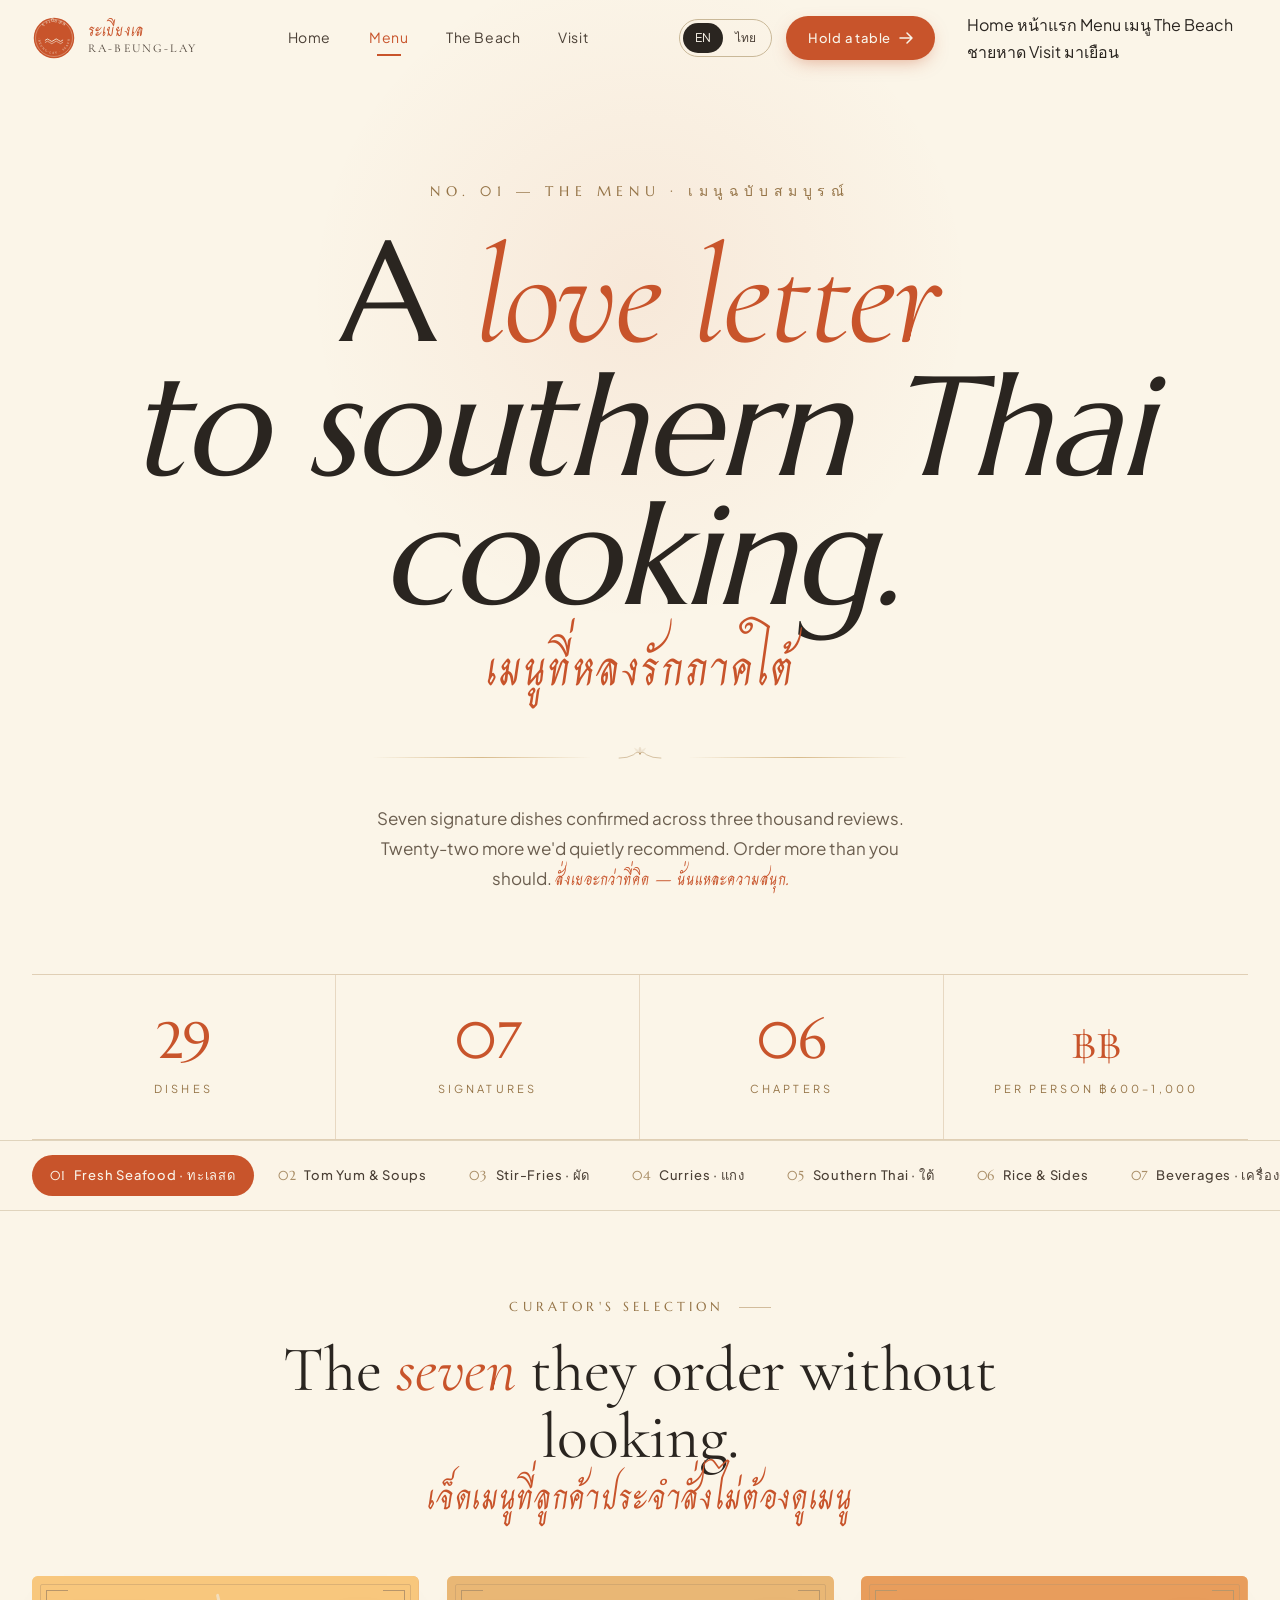
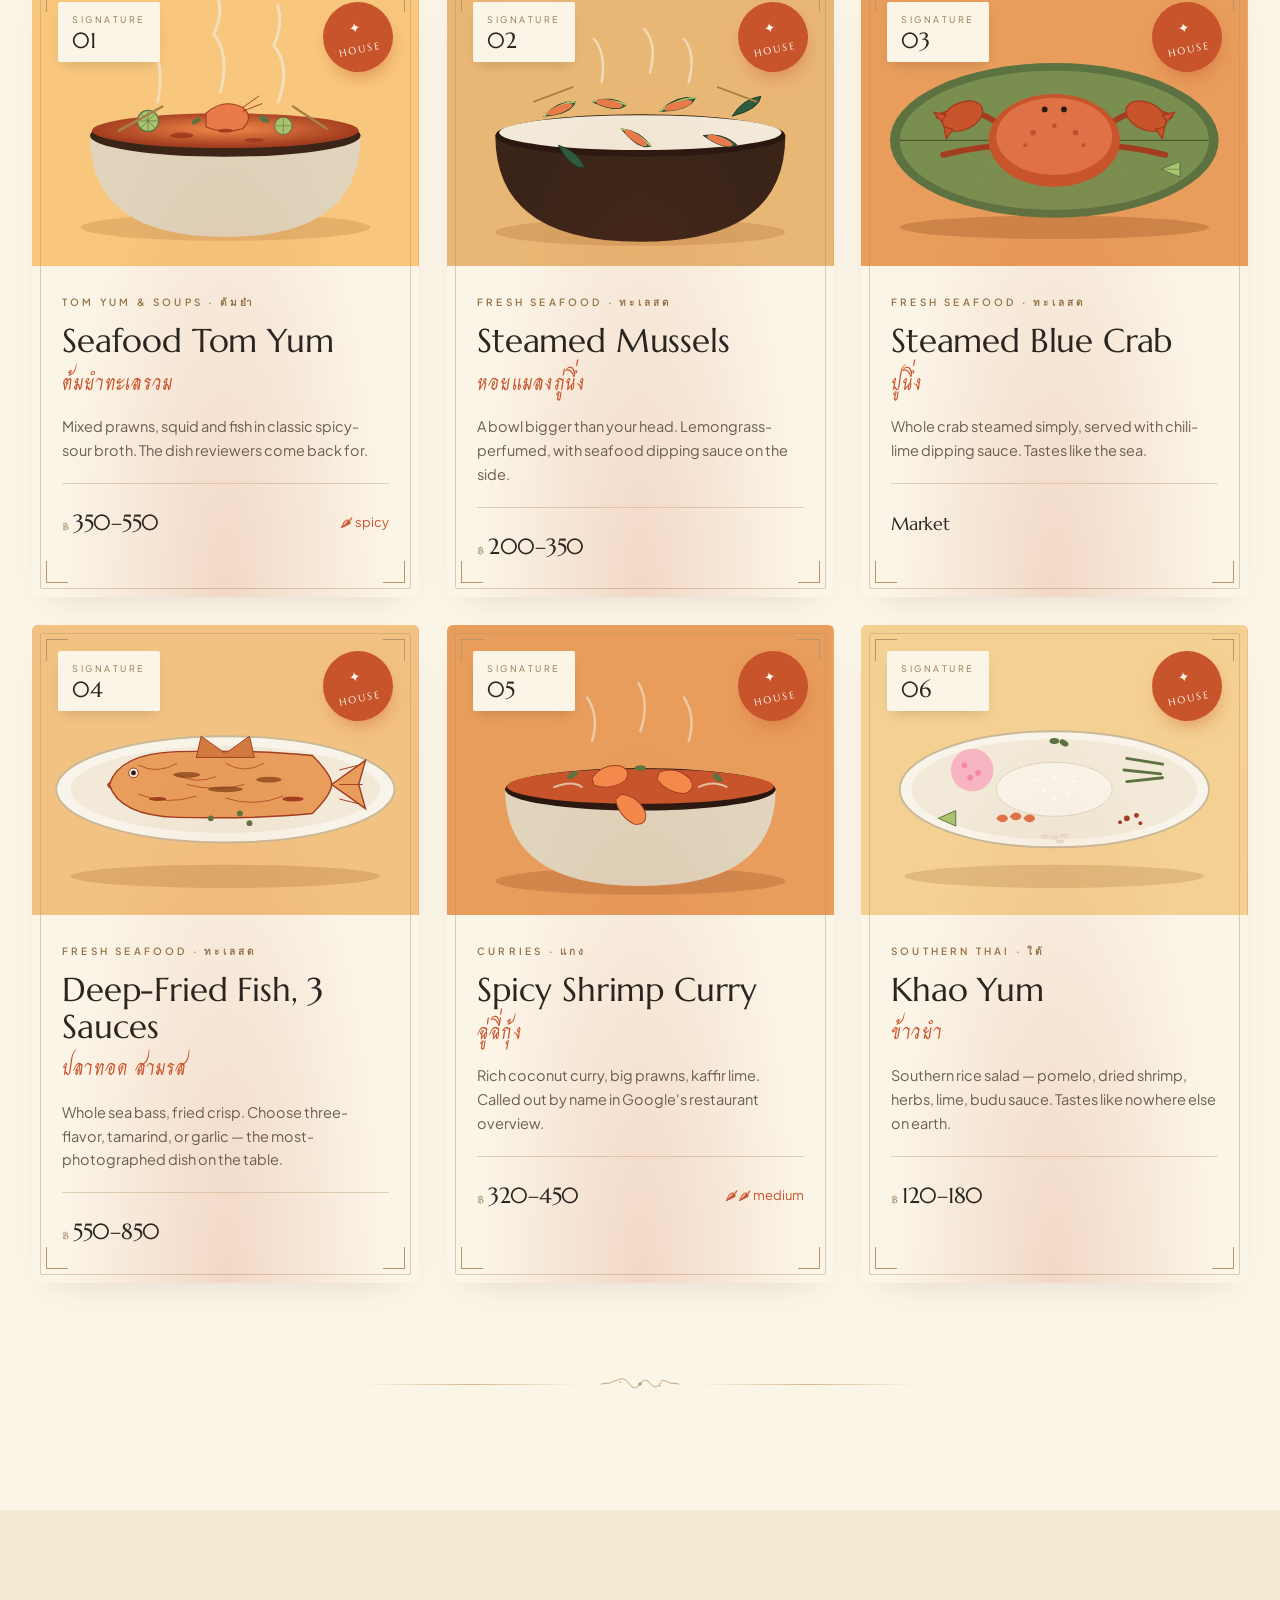
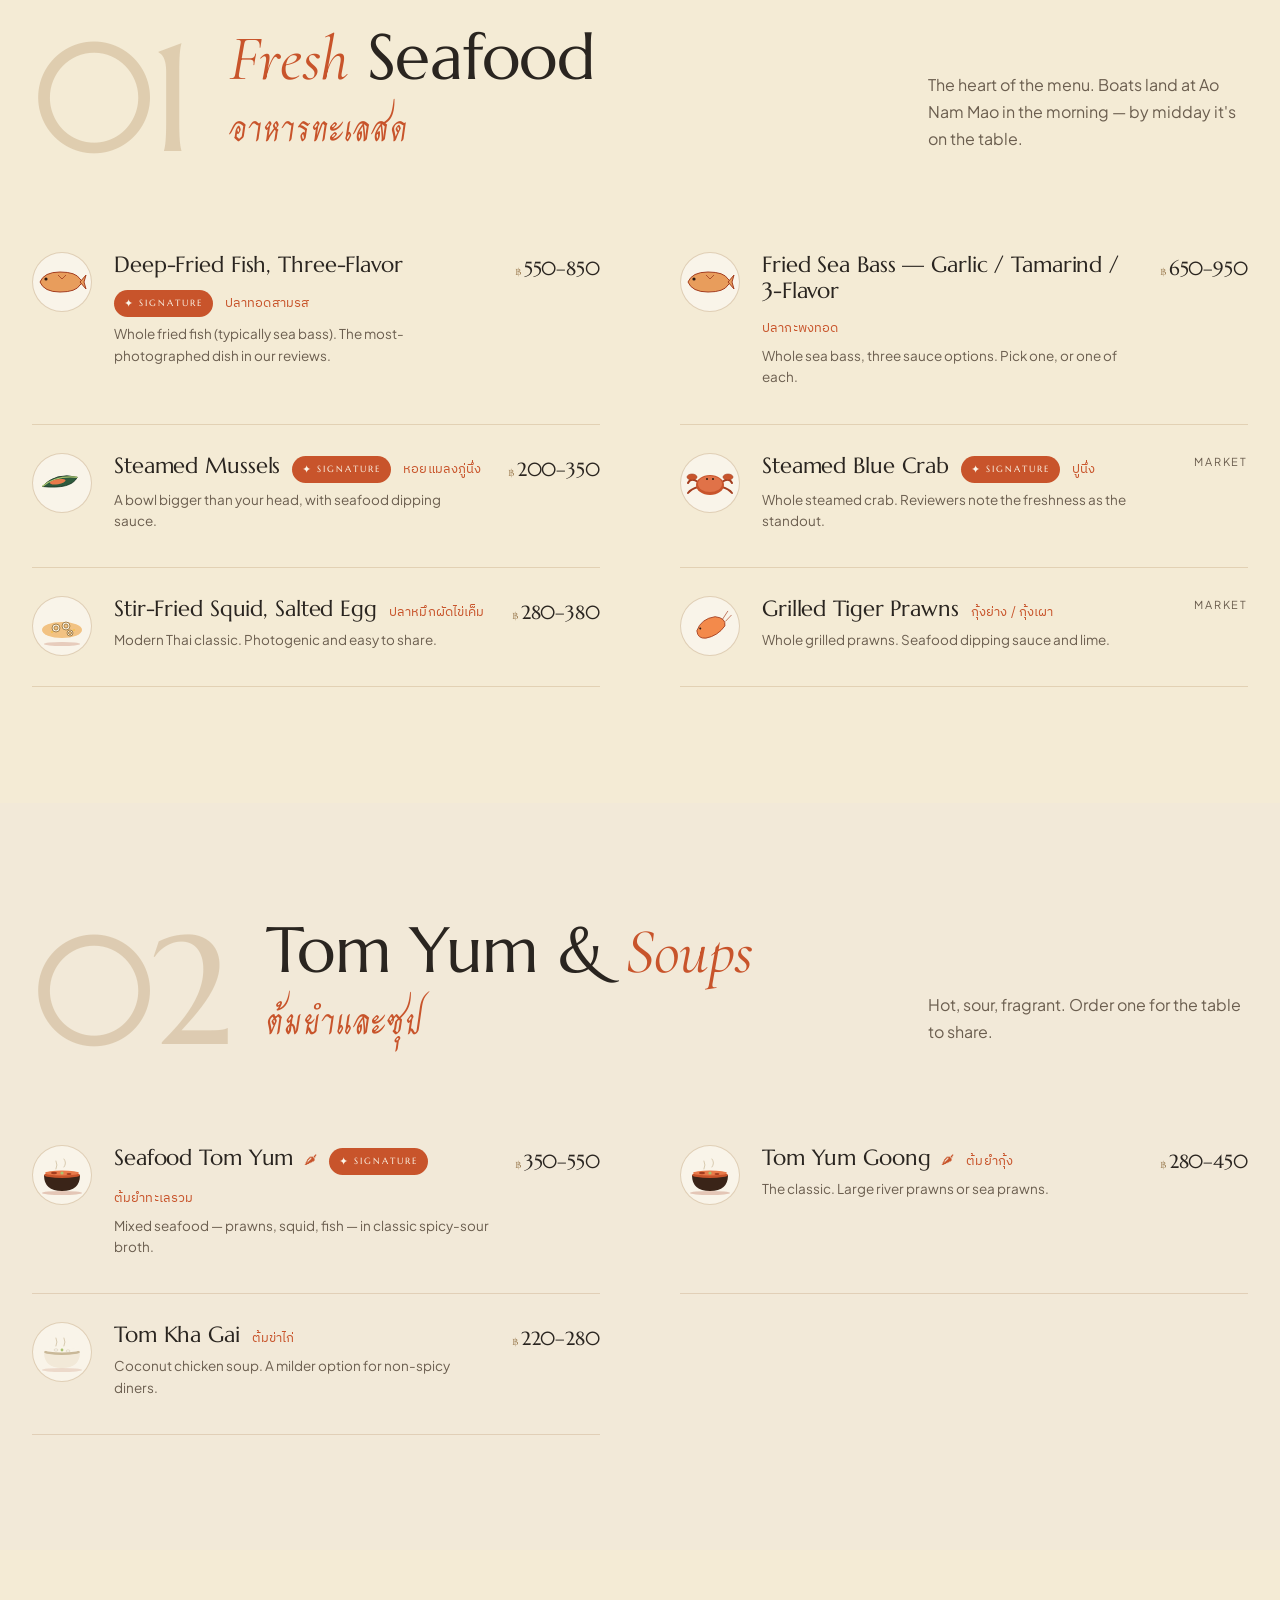
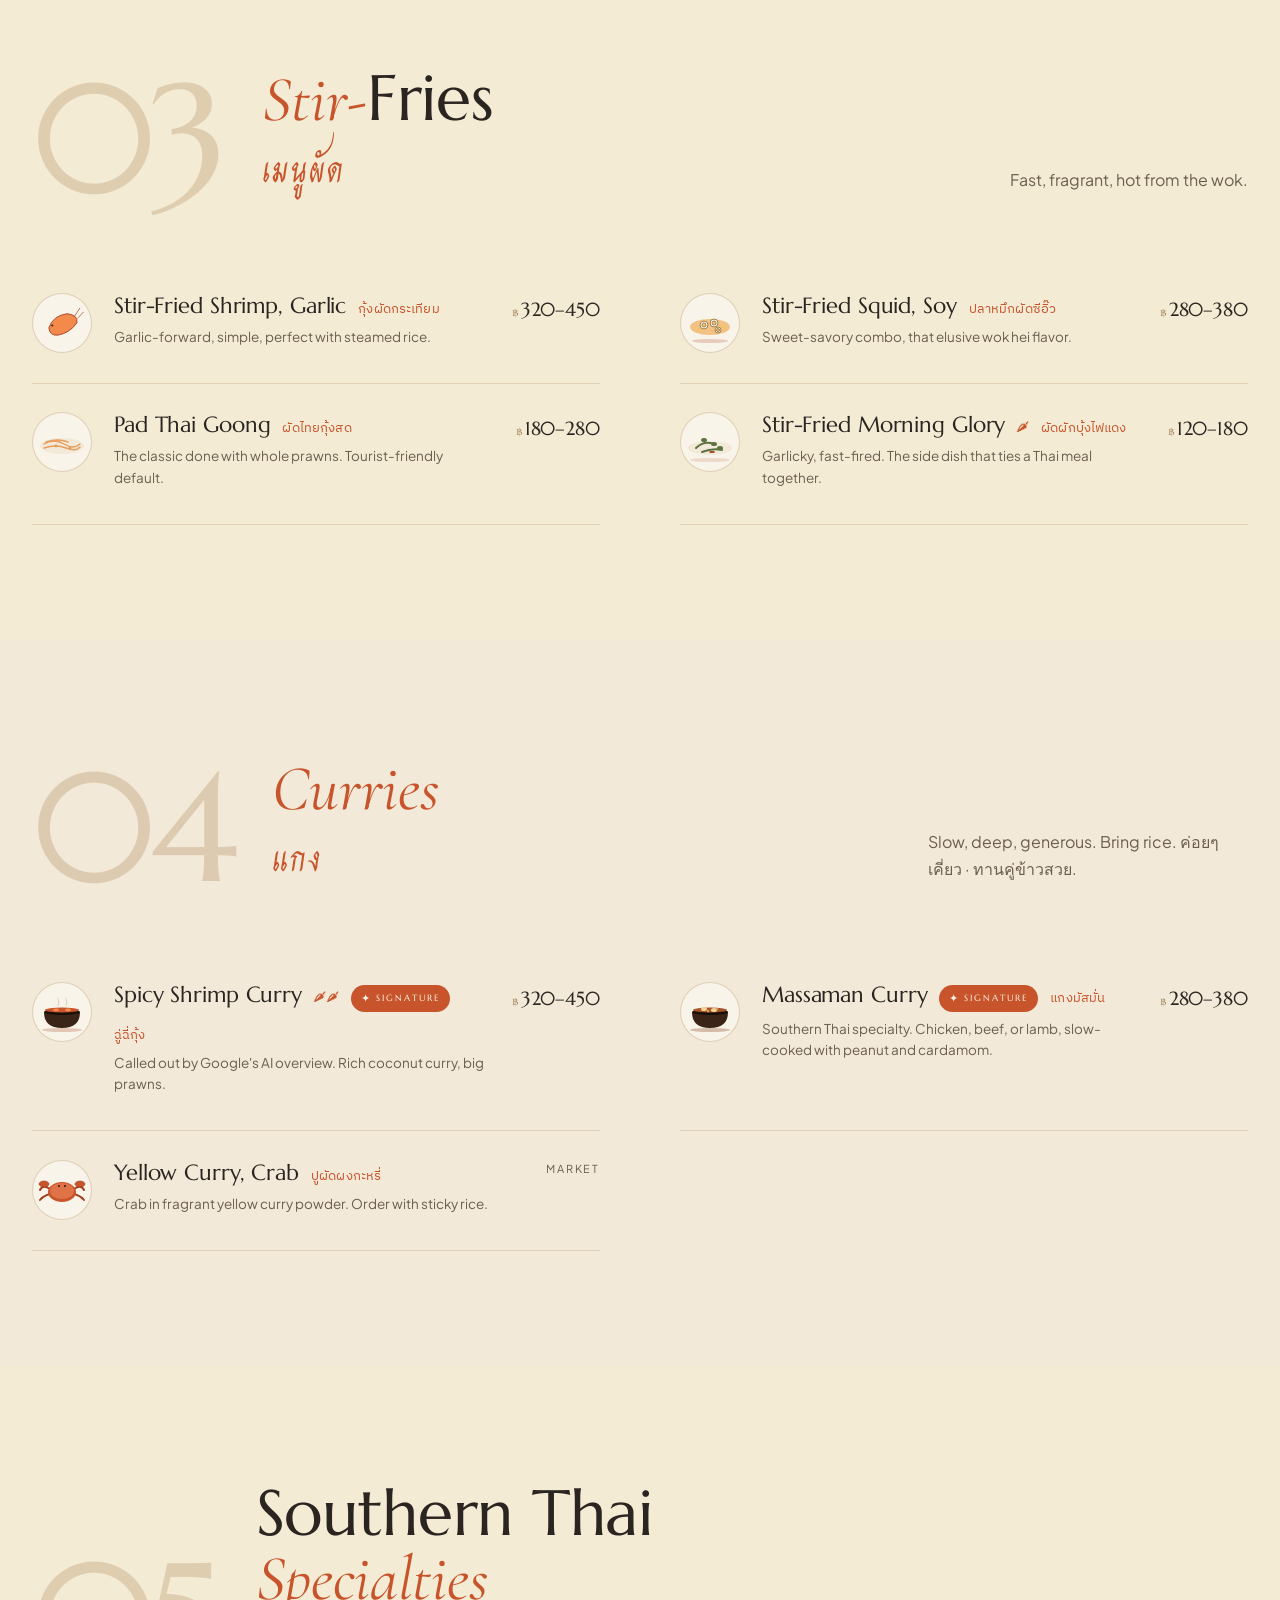
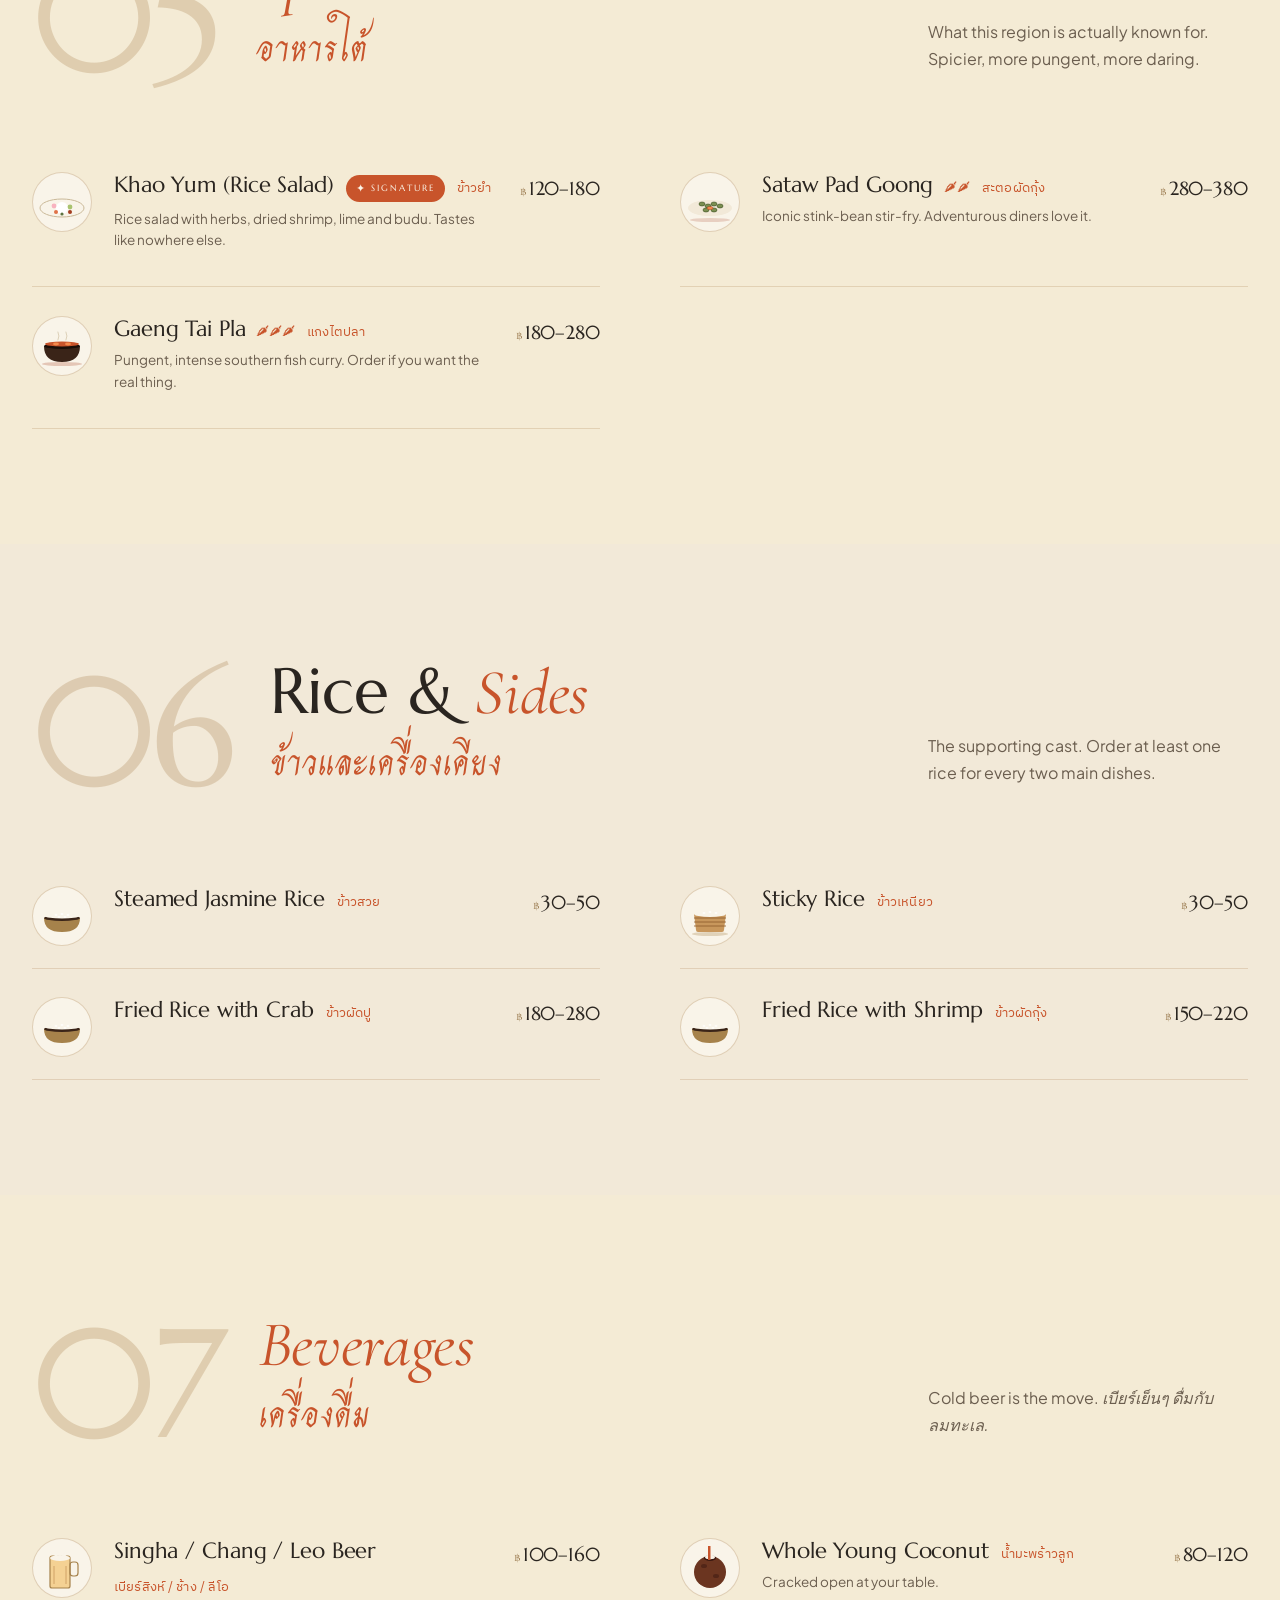
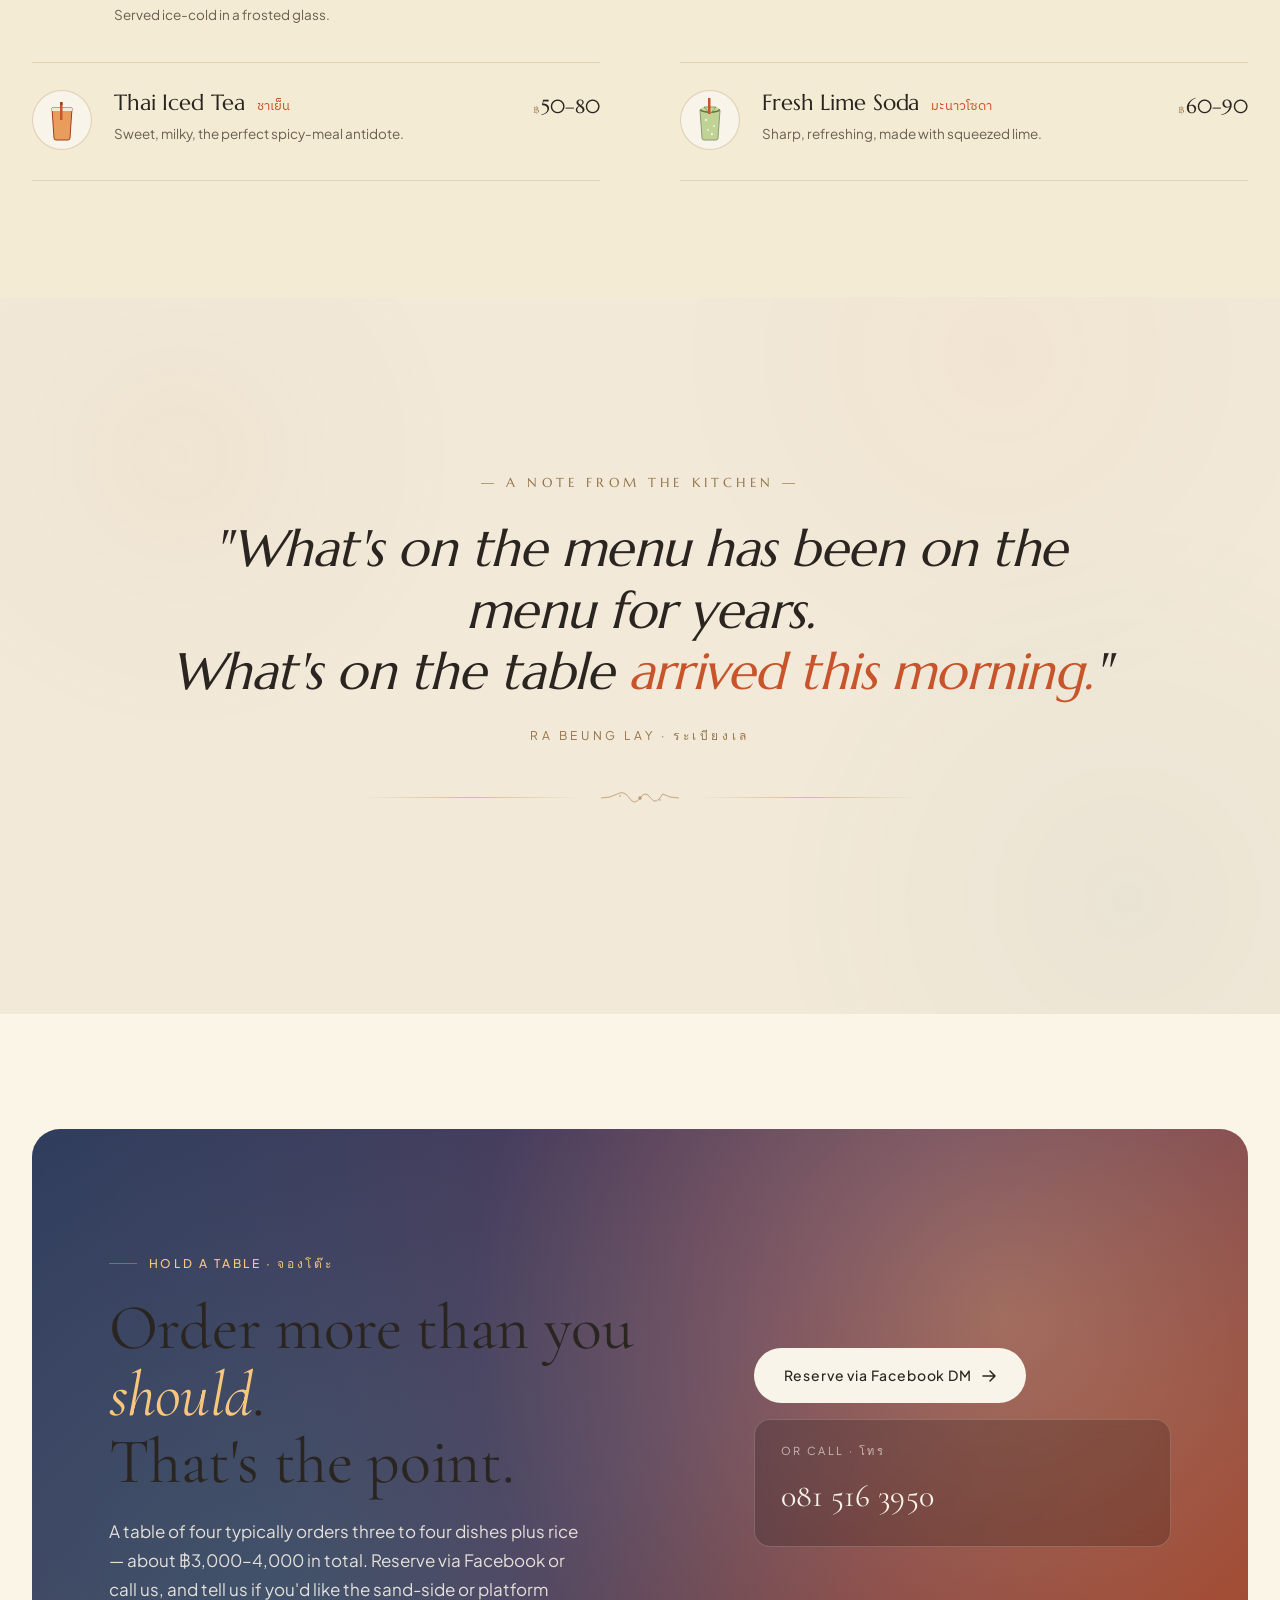
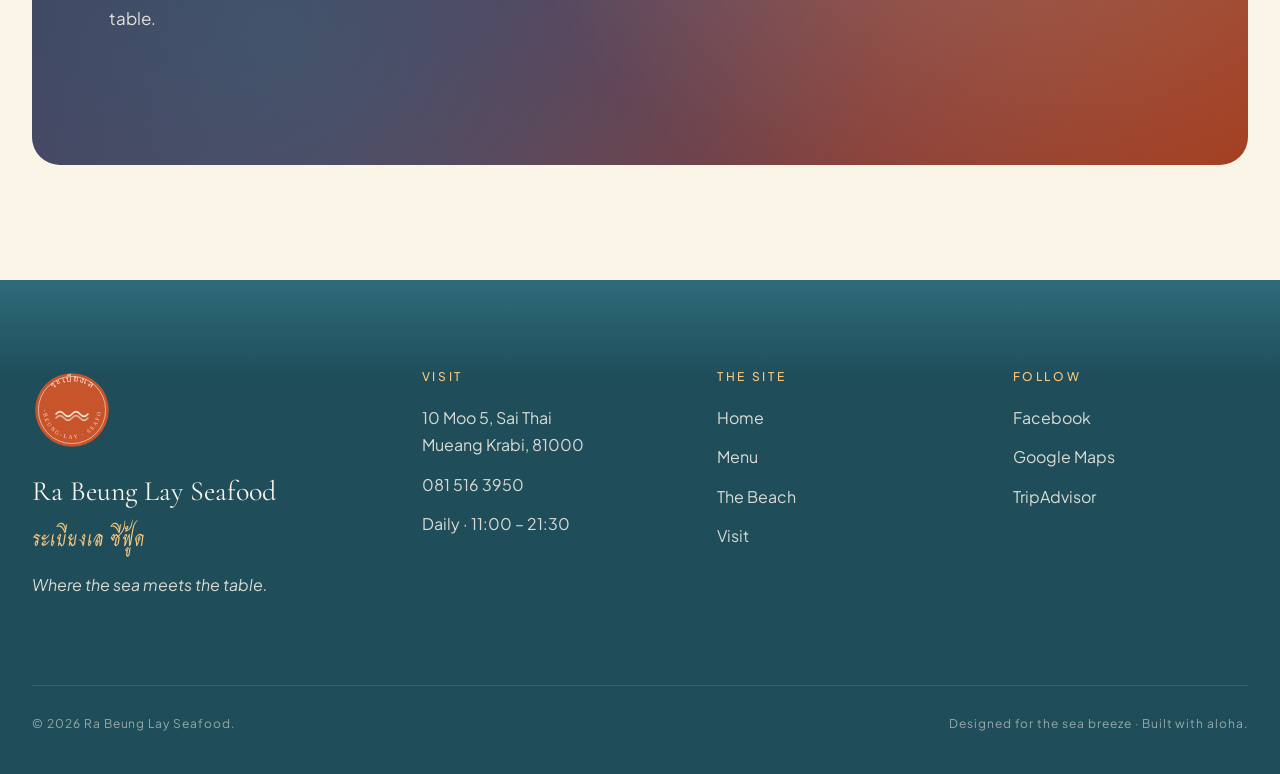
==== site/menu.html @ a25535f9 "ue" ====
<!doctype html>
<html lang="en" data-lang="en">
<head>
<meta charset="utf-8">
<meta name="viewport" content="width=device-width, initial-scale=1, viewport-fit=cover">
<title>Menu — Ra Beung Lay Seafood · เมนู ระเบียงเล ซีฟู้ด</title>
<meta name="description" content="The full bilingual menu — fresh seafood, tom yum, southern Thai specialties, curries, stir-fries. ระเบียงเล ซีฟู้ด, Aqua Beach, Krabi.">

<link rel="preconnect" href="https://fonts.googleapis.com">
<link rel="preconnect" href="https://fonts.gstatic.com" crossorigin>
<link href="https://fonts.googleapis.com/css2?family=Cormorant+Garamond:ital,wght@0,400;0,500;0,600;1,400;1,500&family=Marcellus&family=Plus+Jakarta+Sans:wght@300;400;500;600;700&family=IBM+Plex+Sans+Thai:wght@400;500;600&family=Charm:wght@400;700&display=swap" rel="stylesheet">

<link rel="stylesheet" href="assets/css/main.css">
<link rel="icon" href="assets/img/logo.svg" type="image/svg+xml">
</head>
<body>

<!-- ===== Navigation ===== -->
<header class="nav">
  <div class="nav__inner">
    <a class="nav__brand" href="index.html">
      <img class="nav__brand-mark" src="assets/img/logo.svg" alt="">
      <span class="nav__brand-text">
        <span class="nav__brand-th">ระเบียงเล</span>
        <span class="nav__brand-en">Ra-Beung-Lay</span>
      </span>
    </a>
    <nav class="nav__links" aria-label="Primary">
      <a class="nav__link" href="index.html">Home</a>
      <a class="nav__link is-active" href="menu.html">Menu</a>
      <a class="nav__link" href="the-beach.html">The Beach</a>
      <a class="nav__link" href="visit.html">Visit</a>
    </nav>
    <div class="nav__cta-wrap" style="display:flex;gap:14px;align-items:center;">
      <div class="lang-toggle" role="group" aria-label="Language">
        <button data-lang="en" class="is-active">EN</button>
        <button data-lang="th">ไทย</button>
      </div>
      <a class="nav__cta" data-magnet href="visit.html#reserve">
        Hold a table
        <svg class="arrow" width="14" height="12" viewBox="0 0 14 12" fill="none"><path d="M1 6h12M8 1l5 5-5 5" stroke="currentColor" stroke-width="1.5" stroke-linecap="round" stroke-linejoin="round"/></svg>
      </a>
      <button class="nav__burger" aria-label="Menu"><span></span><span></span><span></span></button>
    </div>
  </div>
  <div class="nav__mobile">
    <a href="index.html">Home <span class="th">หน้าแรก</span></a>
    <a href="menu.html">Menu <span class="th">เมนู</span></a>
    <a href="the-beach.html">The Beach <span class="th">ชายหาด</span></a>
    <a href="visit.html">Visit <span class="th">มาเยือน</span></a>
  </div>
</header>

<!-- ===== Editorial Menu Intro ===== -->
<section class="menu-intro">
  <div class="container">
    <div class="menu-intro__no reveal">No. 01 — The Menu · เมนูฉบับสมบูรณ์</div>
    <h1 class="menu-intro__title reveal">
      <span style="display:block;">A <em>love letter</em></span>
      <span style="display:block;font-style:italic;">to southern Thai cooking.</span>
    </h1>
    <div class="menu-intro__th reveal reveal--delay-1">เมนูที่หลงรักภาคใต้</div>

    <div class="flourish reveal reveal--delay-2" style="margin-top:36px;">
      <svg style="color:var(--brass);"><use href="assets/img/filigree.svg#flourish-lotus"/></svg>
    </div>

    <p class="menu-intro__lead reveal reveal--delay-2">
      Seven signature dishes confirmed across three thousand reviews. Twenty-two more we'd quietly recommend. Order more than you should. <span style="color:var(--terracotta);font-family:var(--thai-display);">สั่งเยอะกว่าที่คิด — นั่นแหละความสนุก.</span>
    </p>
  </div>
</section>

<!-- ===== Spec strip ===== -->
<section style="background: var(--paper);">
  <div class="container">
    <div class="spec reveal">
      <div class="spec__cell">
        <div class="spec__no">29</div>
        <div class="spec__lbl">Dishes</div>
      </div>
      <div class="spec__cell">
        <div class="spec__no">07</div>
        <div class="spec__lbl">Signatures</div>
      </div>
      <div class="spec__cell">
        <div class="spec__no">06</div>
        <div class="spec__lbl">Chapters</div>
      </div>
      <div class="spec__cell">
        <div class="spec__no">฿฿</div>
        <div class="spec__lbl">Per person ฿600–1,000</div>
      </div>
    </div>
  </div>
</section>

<!-- ===== Sticky category nav ===== -->
<nav class="menu-nav" aria-label="Menu categories">
  <div class="menu-nav__inner">
    <a class="menu-nav__btn is-active" href="#fresh-seafood"><span class="num">01</span>Fresh Seafood · ทะเลสด</a>
    <a class="menu-nav__btn" href="#tom-yum-and-soups"><span class="num">02</span>Tom Yum & Soups</a>
    <a class="menu-nav__btn" href="#stir-fries"><span class="num">03</span>Stir-Fries · ผัด</a>
    <a class="menu-nav__btn" href="#curries"><span class="num">04</span>Curries · แกง</a>
    <a class="menu-nav__btn" href="#southern-thai"><span class="num">05</span>Southern Thai · ใต้</a>
    <a class="menu-nav__btn" href="#rice-and-sides"><span class="num">06</span>Rice & Sides</a>
    <a class="menu-nav__btn" href="#beverages"><span class="num">07</span>Beverages · เครื่องดื่ม</a>
  </div>
</nav>

<!-- ===== Signature Selection Feature Row ===== -->
<section class="section" style="background: var(--paper); padding-top:80px;">
  <div class="container">
    <div class="section__head reveal" style="text-align:center; margin-inline:auto;">
      <div class="idx idx--solo" style="justify-content:center;">Curator's Selection</div>
      <h2 class="section__title" style="margin-top:18px;">
        The <em>seven</em> they order without looking.
        <span class="th">เจ็ดเมนูที่ลูกค้าประจำสั่งไม่ต้องดูเมนู</span>
      </h2>
    </div>

    <div class="feature-row">
      <article class="dish-pro reveal">
        <div class="dish-pro__corner tl"></div>
        <div class="dish-pro__corner tr"></div>
        <div class="dish-pro__corner bl"></div>
        <div class="dish-pro__corner br"></div>
        <div class="dish-pro__no"><span class="lbl">Signature</span><span class="num">01</span></div>
        <div class="dish-pro__sig"><span class="star">✦</span><span>House</span></div>
        <div class="dish-pro__art"><svg viewBox="0 0 400 300"><use href="assets/img/dishes.svg#dish-tomyum"/></svg></div>
        <div class="dish-pro__body">
          <div class="dish-pro__cat">Tom Yum & Soups · ต้มยำ</div>
          <h3 class="dish-pro__name">Seafood Tom Yum</h3>
          <div class="dish-pro__th">ต้มยำทะเลรวม</div>
          <p class="dish-pro__desc">Mixed prawns, squid and fish in classic spicy-sour broth. The dish reviewers come back for.</p>
          <div class="dish-pro__foot">
            <span class="price"><span class="currency">฿</span>350–550</span>
            <span class="chili-pro">🌶 spicy</span>
          </div>
        </div>
      </article>

      <article class="dish-pro reveal reveal--delay-1">
        <div class="dish-pro__corner tl"></div>
        <div class="dish-pro__corner tr"></div>
        <div class="dish-pro__corner bl"></div>
        <div class="dish-pro__corner br"></div>
        <div class="dish-pro__no"><span class="lbl">Signature</span><span class="num">02</span></div>
        <div class="dish-pro__sig"><span class="star">✦</span><span>House</span></div>
        <div class="dish-pro__art"><svg viewBox="0 0 400 300"><use href="assets/img/dishes.svg#dish-mussels"/></svg></div>
        <div class="dish-pro__body">
          <div class="dish-pro__cat">Fresh Seafood · ทะเลสด</div>
          <h3 class="dish-pro__name">Steamed Mussels</h3>
          <div class="dish-pro__th">หอยแมลงภู่นึ่ง</div>
          <p class="dish-pro__desc">A bowl bigger than your head. Lemongrass-perfumed, with seafood dipping sauce on the side.</p>
          <div class="dish-pro__foot">
            <span class="price"><span class="currency">฿</span>200–350</span>
          </div>
        </div>
      </article>

      <article class="dish-pro reveal reveal--delay-2">
        <div class="dish-pro__corner tl"></div>
        <div class="dish-pro__corner tr"></div>
        <div class="dish-pro__corner bl"></div>
        <div class="dish-pro__corner br"></div>
        <div class="dish-pro__no"><span class="lbl">Signature</span><span class="num">03</span></div>
        <div class="dish-pro__sig"><span class="star">✦</span><span>House</span></div>
        <div class="dish-pro__art"><svg viewBox="0 0 400 300"><use href="assets/img/dishes.svg#dish-crab"/></svg></div>
        <div class="dish-pro__body">
          <div class="dish-pro__cat">Fresh Seafood · ทะเลสด</div>
          <h3 class="dish-pro__name">Steamed Blue Crab</h3>
          <div class="dish-pro__th">ปูนึ่ง</div>
          <p class="dish-pro__desc">Whole crab steamed simply, served with chili-lime dipping sauce. Tastes like the sea.</p>
          <div class="dish-pro__foot">
            <span class="price"><small>Market</small></span>
          </div>
        </div>
      </article>

      <article class="dish-pro reveal">
        <div class="dish-pro__corner tl"></div>
        <div class="dish-pro__corner tr"></div>
        <div class="dish-pro__corner bl"></div>
        <div class="dish-pro__corner br"></div>
        <div class="dish-pro__no"><span class="lbl">Signature</span><span class="num">04</span></div>
        <div class="dish-pro__sig"><span class="star">✦</span><span>House</span></div>
        <div class="dish-pro__art"><svg viewBox="0 0 400 300"><use href="assets/img/dishes.svg#dish-fish"/></svg></div>
        <div class="dish-pro__body">
          <div class="dish-pro__cat">Fresh Seafood · ทะเลสด</div>
          <h3 class="dish-pro__name">Deep-Fried Fish, 3 Sauces</h3>
          <div class="dish-pro__th">ปลาทอด สามรส</div>
          <p class="dish-pro__desc">Whole sea bass, fried crisp. Choose three-flavor, tamarind, or garlic — the most-photographed dish on the table.</p>
          <div class="dish-pro__foot">
            <span class="price"><span class="currency">฿</span>550–850</span>
          </div>
        </div>
      </article>

      <article class="dish-pro reveal reveal--delay-1">
        <div class="dish-pro__corner tl"></div>
        <div class="dish-pro__corner tr"></div>
        <div class="dish-pro__corner bl"></div>
        <div class="dish-pro__corner br"></div>
        <div class="dish-pro__no"><span class="lbl">Signature</span><span class="num">05</span></div>
        <div class="dish-pro__sig"><span class="star">✦</span><span>House</span></div>
        <div class="dish-pro__art"><svg viewBox="0 0 400 300"><use href="assets/img/dishes.svg#dish-curry"/></svg></div>
        <div class="dish-pro__body">
          <div class="dish-pro__cat">Curries · แกง</div>
          <h3 class="dish-pro__name">Spicy Shrimp Curry</h3>
          <div class="dish-pro__th">ฉู่ฉี่กุ้ง</div>
          <p class="dish-pro__desc">Rich coconut curry, big prawns, kaffir lime. Called out by name in Google's restaurant overview.</p>
          <div class="dish-pro__foot">
            <span class="price"><span class="currency">฿</span>320–450</span>
            <span class="chili-pro">🌶🌶 medium</span>
          </div>
        </div>
      </article>

      <article class="dish-pro reveal reveal--delay-2">
        <div class="dish-pro__corner tl"></div>
        <div class="dish-pro__corner tr"></div>
        <div class="dish-pro__corner bl"></div>
        <div class="dish-pro__corner br"></div>
        <div class="dish-pro__no"><span class="lbl">Signature</span><span class="num">06</span></div>
        <div class="dish-pro__sig"><span class="star">✦</span><span>House</span></div>
        <div class="dish-pro__art"><svg viewBox="0 0 400 300"><use href="assets/img/dishes.svg#dish-khaoyum"/></svg></div>
        <div class="dish-pro__body">
          <div class="dish-pro__cat">Southern Thai · ใต้</div>
          <h3 class="dish-pro__name">Khao Yum</h3>
          <div class="dish-pro__th">ข้าวยำ</div>
          <p class="dish-pro__desc">Southern rice salad — pomelo, dried shrimp, herbs, lime, budu sauce. Tastes like nowhere else on earth.</p>
          <div class="dish-pro__foot">
            <span class="price"><span class="currency">฿</span>120–180</span>
          </div>
        </div>
      </article>
    </div>

    <div class="flourish reveal" style="margin: 60px auto 0; max-width: 720px;">
      <svg style="color:var(--brass);width:80px;"><use href="assets/img/filigree.svg#flourish-1"/></svg>
    </div>
  </div>
</section>

<!-- ============================ 01 · Fresh Seafood ============================ -->
<section class="chapter" id="fresh-seafood">
  <div class="container">
    <div class="chapter__head reveal">
      <div class="chapter__no">01</div>
      <div class="chapter__title-wrap">
        <h2 class="chapter__title"><em>Fresh</em> Seafood</h2>
        <div class="chapter__title-th">อาหารทะเลสด</div>
      </div>
      <p class="chapter__desc">The heart of the menu. Boats land at Ao Nam Mao in the morning — by midday it's on the table.</p>
    </div>
    <div class="menu-pro-list">
      <article class="entry reveal">
        <span class="entry__icon"><svg viewBox="0 0 56 56"><use href="assets/img/icons.svg#i-fish"/></svg></span>
        <div class="entry__body">
          <div class="entry__title">
            <span class="entry__en">Deep-Fried Fish, Three-Flavor</span>
            <span class="entry__sig">Signature</span>
            <span class="entry__th">ปลาทอดสามรส</span>
          </div>
          <p class="entry__hint">Whole fried fish (typically sea bass). The most-photographed dish in our reviews.</p>
        </div>
        <div class="entry__price"><span class="b">฿</span>550–850</div>
      </article>

      <article class="entry reveal">
        <span class="entry__icon"><svg viewBox="0 0 56 56"><use href="assets/img/icons.svg#i-fish"/></svg></span>
        <div class="entry__body">
          <div class="entry__title">
            <span class="entry__en">Fried Sea Bass — Garlic / Tamarind / 3-Flavor</span>
            <span class="entry__th">ปลากะพงทอด</span>
          </div>
          <p class="entry__hint">Whole sea bass, three sauce options. Pick one, or one of each.</p>
        </div>
        <div class="entry__price"><span class="b">฿</span>650–950</div>
      </article>

      <article class="entry reveal">
        <span class="entry__icon"><svg viewBox="0 0 56 56"><use href="assets/img/icons.svg#i-mussel"/></svg></span>
        <div class="entry__body">
          <div class="entry__title">
            <span class="entry__en">Steamed Mussels</span>
            <span class="entry__sig">Signature</span>
            <span class="entry__th">หอยแมลงภู่นึ่ง</span>
          </div>
          <p class="entry__hint">A bowl bigger than your head, with seafood dipping sauce.</p>
        </div>
        <div class="entry__price"><span class="b">฿</span>200–350</div>
      </article>

      <article class="entry reveal">
        <span class="entry__icon"><svg viewBox="0 0 56 56"><use href="assets/img/icons.svg#i-crab"/></svg></span>
        <div class="entry__body">
          <div class="entry__title">
            <span class="entry__en">Steamed Blue Crab</span>
            <span class="entry__sig">Signature</span>
            <span class="entry__th">ปูนึ่ง</span>
          </div>
          <p class="entry__hint">Whole steamed crab. Reviewers note the freshness as the standout.</p>
        </div>
        <div class="entry__price"><small>Market</small></div>
      </article>

      <article class="entry reveal">
        <span class="entry__icon"><svg viewBox="0 0 56 56"><use href="assets/img/icons.svg#i-squid"/></svg></span>
        <div class="entry__body">
          <div class="entry__title">
            <span class="entry__en">Stir-Fried Squid, Salted Egg</span>
            <span class="entry__th">ปลาหมึกผัดไข่เค็ม</span>
          </div>
          <p class="entry__hint">Modern Thai classic. Photogenic and easy to share.</p>
        </div>
        <div class="entry__price"><span class="b">฿</span>280–380</div>
      </article>

      <article class="entry reveal">
        <span class="entry__icon"><svg viewBox="0 0 56 56"><use href="assets/img/icons.svg#i-shrimp"/></svg></span>
        <div class="entry__body">
          <div class="entry__title">
            <span class="entry__en">Grilled Tiger Prawns</span>
            <span class="entry__th">กุ้งย่าง / กุ้งเผา</span>
          </div>
          <p class="entry__hint">Whole grilled prawns. Seafood dipping sauce and lime.</p>
        </div>
        <div class="entry__price"><small>Market</small></div>
      </article>
    </div>
  </div>
</section>

<!-- ============================ 02 · Tom Yum & Soups ============================ -->
<section class="chapter" id="tom-yum-and-soups">
  <div class="container">
    <div class="chapter__head reveal">
      <div class="chapter__no">02</div>
      <div class="chapter__title-wrap">
        <h2 class="chapter__title">Tom Yum & <em>Soups</em></h2>
        <div class="chapter__title-th">ต้มยำและซุป</div>
      </div>
      <p class="chapter__desc">Hot, sour, fragrant. Order one for the table to share.</p>
    </div>
    <div class="menu-pro-list">
      <article class="entry reveal">
        <span class="entry__icon"><svg viewBox="0 0 56 56"><use href="assets/img/icons.svg#i-tomyum"/></svg></span>
        <div class="entry__body">
          <div class="entry__title">
            <span class="entry__en">Seafood Tom Yum <span class="chili-pro">🌶</span></span>
            <span class="entry__sig">Signature</span>
            <span class="entry__th">ต้มยำทะเลรวม</span>
          </div>
          <p class="entry__hint">Mixed seafood — prawns, squid, fish — in classic spicy-sour broth.</p>
        </div>
        <div class="entry__price"><span class="b">฿</span>350–550</div>
      </article>

      <article class="entry reveal">
        <span class="entry__icon"><svg viewBox="0 0 56 56"><use href="assets/img/icons.svg#i-tomyum"/></svg></span>
        <div class="entry__body">
          <div class="entry__title">
            <span class="entry__en">Tom Yum Goong <span class="chili-pro">🌶</span></span>
            <span class="entry__th">ต้มยำกุ้ง</span>
          </div>
          <p class="entry__hint">The classic. Large river prawns or sea prawns.</p>
        </div>
        <div class="entry__price"><span class="b">฿</span>280–450</div>
      </article>

      <article class="entry reveal">
        <span class="entry__icon"><svg viewBox="0 0 56 56"><use href="assets/img/icons.svg#i-tomkha"/></svg></span>
        <div class="entry__body">
          <div class="entry__title">
            <span class="entry__en">Tom Kha Gai</span>
            <span class="entry__th">ต้มข่าไก่</span>
          </div>
          <p class="entry__hint">Coconut chicken soup. A milder option for non-spicy diners.</p>
        </div>
        <div class="entry__price"><span class="b">฿</span>220–280</div>
      </article>
    </div>
  </div>
</section>

<!-- ============================ 03 · Stir-Fries ============================ -->
<section class="chapter" id="stir-fries">
  <div class="container">
    <div class="chapter__head reveal">
      <div class="chapter__no">03</div>
      <div class="chapter__title-wrap">
        <h2 class="chapter__title"><em>Stir-</em>Fries</h2>
        <div class="chapter__title-th">เมนูผัด</div>
      </div>
      <p class="chapter__desc">Fast, fragrant, hot from the wok.</p>
    </div>
    <div class="menu-pro-list">
      <article class="entry reveal">
        <span class="entry__icon"><svg viewBox="0 0 56 56"><use href="assets/img/icons.svg#i-shrimp"/></svg></span>
        <div class="entry__body">
          <div class="entry__title">
            <span class="entry__en">Stir-Fried Shrimp, Garlic</span>
            <span class="entry__th">กุ้งผัดกระเทียม</span>
          </div>
          <p class="entry__hint">Garlic-forward, simple, perfect with steamed rice.</p>
        </div>
        <div class="entry__price"><span class="b">฿</span>320–450</div>
      </article>

      <article class="entry reveal">
        <span class="entry__icon"><svg viewBox="0 0 56 56"><use href="assets/img/icons.svg#i-squid"/></svg></span>
        <div class="entry__body">
          <div class="entry__title">
            <span class="entry__en">Stir-Fried Squid, Soy</span>
            <span class="entry__th">ปลาหมึกผัดซีอิ๊ว</span>
          </div>
          <p class="entry__hint">Sweet-savory combo, that elusive wok hei flavor.</p>
        </div>
        <div class="entry__price"><span class="b">฿</span>280–380</div>
      </article>

      <article class="entry reveal">
        <span class="entry__icon"><svg viewBox="0 0 56 56"><use href="assets/img/icons.svg#i-padthai"/></svg></span>
        <div class="entry__body">
          <div class="entry__title">
            <span class="entry__en">Pad Thai Goong</span>
            <span class="entry__th">ผัดไทยกุ้งสด</span>
          </div>
          <p class="entry__hint">The classic done with whole prawns. Tourist-friendly default.</p>
        </div>
        <div class="entry__price"><span class="b">฿</span>180–280</div>
      </article>

      <article class="entry reveal">
        <span class="entry__icon"><svg viewBox="0 0 56 56"><use href="assets/img/icons.svg#i-pakboong"/></svg></span>
        <div class="entry__body">
          <div class="entry__title">
            <span class="entry__en">Stir-Fried Morning Glory <span class="chili-pro">🌶</span></span>
            <span class="entry__th">ผัดผักบุ้งไฟแดง</span>
          </div>
          <p class="entry__hint">Garlicky, fast-fired. The side dish that ties a Thai meal together.</p>
        </div>
        <div class="entry__price"><span class="b">฿</span>120–180</div>
      </article>
    </div>
  </div>
</section>

<!-- ============================ 04 · Curries ============================ -->
<section class="chapter" id="curries">
  <div class="container">
    <div class="chapter__head reveal">
      <div class="chapter__no">04</div>
      <div class="chapter__title-wrap">
        <h2 class="chapter__title"><em>Curries</em></h2>
        <div class="chapter__title-th">แกง</div>
      </div>
      <p class="chapter__desc">Slow, deep, generous. Bring rice. ค่อยๆ เคี่ยว · ทานคู่ข้าวสวย.</p>
    </div>
    <div class="menu-pro-list">
      <article class="entry reveal">
        <span class="entry__icon"><svg viewBox="0 0 56 56"><use href="assets/img/icons.svg#i-curry"/></svg></span>
        <div class="entry__body">
          <div class="entry__title">
            <span class="entry__en">Spicy Shrimp Curry <span class="chili-pro">🌶🌶</span></span>
            <span class="entry__sig">Signature</span>
            <span class="entry__th">ฉู่ฉี่กุ้ง</span>
          </div>
          <p class="entry__hint">Called out by Google's AI overview. Rich coconut curry, big prawns.</p>
        </div>
        <div class="entry__price"><span class="b">฿</span>320–450</div>
      </article>

      <article class="entry reveal">
        <span class="entry__icon"><svg viewBox="0 0 56 56"><use href="assets/img/icons.svg#i-massaman"/></svg></span>
        <div class="entry__body">
          <div class="entry__title">
            <span class="entry__en">Massaman Curry</span>
            <span class="entry__sig">Signature</span>
            <span class="entry__th">แกงมัสมั่น</span>
          </div>
          <p class="entry__hint">Southern Thai specialty. Chicken, beef, or lamb, slow-cooked with peanut and cardamom.</p>
        </div>
        <div class="entry__price"><span class="b">฿</span>280–380</div>
      </article>

      <article class="entry reveal">
        <span class="entry__icon"><svg viewBox="0 0 56 56"><use href="assets/img/icons.svg#i-crab"/></svg></span>
        <div class="entry__body">
          <div class="entry__title">
            <span class="entry__en">Yellow Curry, Crab</span>
            <span class="entry__th">ปูผัดผงกะหรี่</span>
          </div>
          <p class="entry__hint">Crab in fragrant yellow curry powder. Order with sticky rice.</p>
        </div>
        <div class="entry__price"><small>Market</small></div>
      </article>
    </div>
  </div>
</section>

<!-- ============================ 05 · Southern Thai ============================ -->
<section class="chapter" id="southern-thai">
  <div class="container">
    <div class="chapter__head reveal">
      <div class="chapter__no">05</div>
      <div class="chapter__title-wrap">
        <h2 class="chapter__title">Southern Thai <em>Specialties</em></h2>
        <div class="chapter__title-th">อาหารใต้</div>
      </div>
      <p class="chapter__desc">What this region is actually known for. Spicier, more pungent, more daring.</p>
    </div>
    <div class="menu-pro-list">
      <article class="entry reveal">
        <span class="entry__icon"><svg viewBox="0 0 56 56"><use href="assets/img/icons.svg#i-khaoyum"/></svg></span>
        <div class="entry__body">
          <div class="entry__title">
            <span class="entry__en">Khao Yum (Rice Salad)</span>
            <span class="entry__sig">Signature</span>
            <span class="entry__th">ข้าวยำ</span>
          </div>
          <p class="entry__hint">Rice salad with herbs, dried shrimp, lime and budu. Tastes like nowhere else.</p>
        </div>
        <div class="entry__price"><span class="b">฿</span>120–180</div>
      </article>

      <article class="entry reveal">
        <span class="entry__icon"><svg viewBox="0 0 56 56"><use href="assets/img/icons.svg#i-sataw"/></svg></span>
        <div class="entry__body">
          <div class="entry__title">
            <span class="entry__en">Sataw Pad Goong <span class="chili-pro">🌶🌶</span></span>
            <span class="entry__th">สะตอผัดกุ้ง</span>
          </div>
          <p class="entry__hint">Iconic stink-bean stir-fry. Adventurous diners love it.</p>
        </div>
        <div class="entry__price"><span class="b">฿</span>280–380</div>
      </article>

      <article class="entry reveal">
        <span class="entry__icon"><svg viewBox="0 0 56 56"><use href="assets/img/icons.svg#i-curry"/></svg></span>
        <div class="entry__body">
          <div class="entry__title">
            <span class="entry__en">Gaeng Tai Pla <span class="chili-pro">🌶🌶🌶</span></span>
            <span class="entry__th">แกงไตปลา</span>
          </div>
          <p class="entry__hint">Pungent, intense southern fish curry. Order if you want the real thing.</p>
        </div>
        <div class="entry__price"><span class="b">฿</span>180–280</div>
      </article>
    </div>
  </div>
</section>

<!-- ============================ 06 · Rice & Sides ============================ -->
<section class="chapter" id="rice-and-sides">
  <div class="container">
    <div class="chapter__head reveal">
      <div class="chapter__no">06</div>
      <div class="chapter__title-wrap">
        <h2 class="chapter__title">Rice & <em>Sides</em></h2>
        <div class="chapter__title-th">ข้าวและเครื่องเคียง</div>
      </div>
      <p class="chapter__desc">The supporting cast. Order at least one rice for every two main dishes.</p>
    </div>
    <div class="menu-pro-list">
      <article class="entry reveal">
        <span class="entry__icon"><svg viewBox="0 0 56 56"><use href="assets/img/icons.svg#i-rice"/></svg></span>
        <div class="entry__body">
          <div class="entry__title"><span class="entry__en">Steamed Jasmine Rice</span><span class="entry__th">ข้าวสวย</span></div>
        </div>
        <div class="entry__price"><span class="b">฿</span>30–50</div>
      </article>
      <article class="entry reveal">
        <span class="entry__icon"><svg viewBox="0 0 56 56"><use href="assets/img/icons.svg#i-sticky"/></svg></span>
        <div class="entry__body">
          <div class="entry__title"><span class="entry__en">Sticky Rice</span><span class="entry__th">ข้าวเหนียว</span></div>
        </div>
        <div class="entry__price"><span class="b">฿</span>30–50</div>
      </article>
      <article class="entry reveal">
        <span class="entry__icon"><svg viewBox="0 0 56 56"><use href="assets/img/icons.svg#i-rice"/></svg></span>
        <div class="entry__body">
          <div class="entry__title"><span class="entry__en">Fried Rice with Crab</span><span class="entry__th">ข้าวผัดปู</span></div>
        </div>
        <div class="entry__price"><span class="b">฿</span>180–280</div>
      </article>
      <article class="entry reveal">
        <span class="entry__icon"><svg viewBox="0 0 56 56"><use href="assets/img/icons.svg#i-rice"/></svg></span>
        <div class="entry__body">
          <div class="entry__title"><span class="entry__en">Fried Rice with Shrimp</span><span class="entry__th">ข้าวผัดกุ้ง</span></div>
        </div>
        <div class="entry__price"><span class="b">฿</span>150–220</div>
      </article>
    </div>
  </div>
</section>

<!-- ============================ 07 · Beverages ============================ -->
<section class="chapter" id="beverages">
  <div class="container">
    <div class="chapter__head reveal">
      <div class="chapter__no">07</div>
      <div class="chapter__title-wrap">
        <h2 class="chapter__title"><em>Beverages</em></h2>
        <div class="chapter__title-th">เครื่องดื่ม</div>
      </div>
      <p class="chapter__desc">Cold beer is the move. <em>เบียร์เย็นๆ ดื่มกับลมทะเล.</em></p>
    </div>
    <div class="menu-pro-list">
      <article class="entry reveal">
        <span class="entry__icon"><svg viewBox="0 0 56 56"><use href="assets/img/icons.svg#i-beer"/></svg></span>
        <div class="entry__body">
          <div class="entry__title"><span class="entry__en">Singha / Chang / Leo Beer</span><span class="entry__th">เบียร์สิงห์ / ช้าง / ลีโอ</span></div>
          <p class="entry__hint">Served ice-cold in a frosted glass.</p>
        </div>
        <div class="entry__price"><span class="b">฿</span>100–160</div>
      </article>
      <article class="entry reveal">
        <span class="entry__icon"><svg viewBox="0 0 56 56"><use href="assets/img/icons.svg#i-coconut"/></svg></span>
        <div class="entry__body">
          <div class="entry__title"><span class="entry__en">Whole Young Coconut</span><span class="entry__th">น้ำมะพร้าวลูก</span></div>
          <p class="entry__hint">Cracked open at your table.</p>
        </div>
        <div class="entry__price"><span class="b">฿</span>80–120</div>
      </article>
      <article class="entry reveal">
        <span class="entry__icon"><svg viewBox="0 0 56 56"><use href="assets/img/icons.svg#i-tea"/></svg></span>
        <div class="entry__body">
          <div class="entry__title"><span class="entry__en">Thai Iced Tea</span><span class="entry__th">ชาเย็น</span></div>
          <p class="entry__hint">Sweet, milky, the perfect spicy-meal antidote.</p>
        </div>
        <div class="entry__price"><span class="b">฿</span>50–80</div>
      </article>
      <article class="entry reveal">
        <span class="entry__icon"><svg viewBox="0 0 56 56"><use href="assets/img/icons.svg#i-lime"/></svg></span>
        <div class="entry__body">
          <div class="entry__title"><span class="entry__en">Fresh Lime Soda</span><span class="entry__th">มะนาวโซดา</span></div>
          <p class="entry__hint">Sharp, refreshing, made with squeezed lime.</p>
        </div>
        <div class="entry__price"><span class="b">฿</span>60–90</div>
      </article>
    </div>
  </div>
</section>

<!-- ===== Editorial pull-quote ===== -->
<section class="section section--sand">
  <div class="container">
    <div class="editorial-quote reveal">
      <div class="editorial-quote__no">— A note from the kitchen —</div>
      <p class="editorial-quote__text">"What's on the menu has been on the menu for years.<br>What's on the table <em>arrived this morning.</em>"</p>
      <div class="editorial-quote__src">Ra Beung Lay · ระเบียงเล</div>
      <div class="flourish" style="margin-top: 40px;">
        <svg style="color:var(--brass);width:80px;"><use href="assets/img/filigree.svg#flourish-1"/></svg>
      </div>
    </div>
  </div>
</section>

<!-- ===== Reservation panel ===== -->
<section class="section" style="background: var(--paper);">
  <div class="container">
    <div class="cta-panel reveal">
      <div class="cta-panel__inner">
        <div>
          <div class="eyebrow" style="color:var(--sun-1);">Hold a table · จองโต๊ะ</div>
          <h2 class="cta-panel__title" style="margin-top:20px;">Order more than you <em>should</em>.<br>That's the point.</h2>
          <p class="cta-panel__lead">A table of four typically orders three to four dishes plus rice — about ฿3,000–4,000 in total. Reserve via Facebook or call us, and tell us if you'd like the sand-side or platform table.</p>
        </div>
        <div class="cta-panel__actions">
          <a class="btn btn--white" data-magnet href="visit.html#reserve">Reserve via Facebook DM
            <svg class="arrow" width="14" height="12" viewBox="0 0 14 12" fill="none"><path d="M1 6h12M8 1l5 5-5 5" stroke="currentColor" stroke-width="1.5" stroke-linecap="round" stroke-linejoin="round"/></svg>
          </a>
          <a class="cta-panel__call" href="tel:+66815163950">
            <span class="label">Or call · โทร</span>
            <span class="num">081 516 3950</span>
          </a>
        </div>
      </div>
    </div>
  </div>
</section>

<!-- ===== Footer ===== -->
<footer class="footer">
  <div class="container">
    <div class="footer__inner">
      <div>
        <img class="footer__brand-mark" src="assets/img/logo.svg" alt="">
        <div class="footer__name">Ra Beung Lay Seafood</div>
        <div class="footer__th">ระเบียงเล ซีฟู้ด</div>
        <p class="footer__tagline">Where the sea meets the table.</p>
      </div>
      <div>
        <h4>Visit</h4>
        <ul>
          <li>10 Moo 5, Sai Thai<br>Mueang Krabi, 81000</li>
          <li><a href="tel:+66815163950">081 516 3950</a></li>
          <li>Daily · 11:00 – 21:30</li>
        </ul>
      </div>
      <div>
        <h4>The site</h4>
        <ul>
          <li><a href="index.html">Home</a></li>
          <li><a href="menu.html">Menu</a></li>
          <li><a href="the-beach.html">The Beach</a></li>
          <li><a href="visit.html">Visit</a></li>
        </ul>
      </div>
      <div>
        <h4>Follow</h4>
        <ul>
          <li><a href="https://www.facebook.com/search/top?q=Ra+Beung+Lay+Seafood+Aqua+Beach">Facebook</a></li>
          <li><a href="https://www.google.com/maps/search/Ra+Beung+Lay+Seafood+Krabi">Google Maps</a></li>
          <li><a href="https://www.tripadvisor.com/Search?q=Ra+Beung+Lay+Seafood">TripAdvisor</a></li>
        </ul>
      </div>
    </div>
    <div class="footer__bottom">
      <div>© <span data-year>2026</span> Ra Beung Lay Seafood.</div>
      <div>Designed for the sea breeze · Built with aloha.</div>
    </div>
  </div>
</footer>

<a class="reserve-float" href="visit.html#reserve">
  Hold a table
  <svg width="14" height="12" viewBox="0 0 14 12" fill="none"><path d="M1 6h12M8 1l5 5-5 5" stroke="currentColor" stroke-width="1.5" stroke-linecap="round" stroke-linejoin="round"/></svg>
</a>

<script src="assets/js/main.js"></script>
</body>
</html>
---- site/assets/css/main.css ----
/* ========================================================================
   Ra Beung Lay Seafood — Design System
   Coastal · Generous · Warm · Cinematic
   ======================================================================== */

:root {
  /* Brand palette */
  --terracotta: #C8542B;
  --terracotta-deep: #A33D1F;
  --terracotta-glow: #E97A4A;
  --sand: #F2E9D8;
  --sand-light: #F9F4E9;
  --sand-deep: #E8DCC4;
  --ink: #2A2520;
  --ink-soft: #4A3F35;

  /* Sea & nature */
  --ocean: #2E6B7A;
  --ocean-deep: #1F4D5A;
  --ocean-mist: #87B3BD;
  --bamboo: #A6824B;
  --leaf: #5C7341;

  /* Sunset gradients */
  --sun-1: #F8C77D;
  --sun-2: #F38A4B;
  --sun-3: #D34A2C;
  --sun-4: #5E3C5C;
  --dusk: #2C3E5A;

  /* Brass + paper accents (editorial Thai modern) */
  --brass: #B8966A;
  --brass-deep: #957447;
  --brass-soft: #D7BA8B;
  --paper: #FBF5E8;
  --paper-2: #F4EBD5;
  --ink-mist: #6B5E4F;

  /* UI */
  --line: #E0D4BD;
  --line-strong: #C9B898;
  --shadow-warm: 0 18px 40px -20px rgba(82, 50, 25, 0.28);
  --shadow-soft: 0 4px 14px -6px rgba(82, 50, 25, 0.18);
  --shadow-hi: 0 32px 60px -28px rgba(82, 50, 25, 0.4);
  --shadow-brass: 0 24px 50px -22px rgba(149, 116, 71, 0.45);

  /* Type */
  --serif: "Cormorant Garamond", "Times New Roman", serif;
  --display: "Marcellus", "Cormorant Garamond", serif;
  --sans: "Plus Jakarta Sans", -apple-system, BlinkMacSystemFont, "Segoe UI", sans-serif;
  --thai: "IBM Plex Sans Thai", "Sarabun", "Plus Jakarta Sans", sans-serif;
  --thai-display: "Charm", "Cormorant Garamond", serif;

  /* Motion */
  --ease-out: cubic-bezier(0.16, 1, 0.3, 1);
  --ease-soft: cubic-bezier(0.4, 0.0, 0.2, 1);
  --ease-spring: cubic-bezier(0.34, 1.56, 0.64, 1);

  /* Layout */
  --container: 1280px;
  --gutter: 32px;
  --radius-sm: 8px;
  --radius-md: 16px;
  --radius-lg: 28px;
  --radius-pill: 999px;

  --nav-h: 76px;
}

/* ---------- Reset / Base ---------- */
*, *::before, *::after { box-sizing: border-box; }
html { scroll-behavior: smooth; -webkit-text-size-adjust: 100%; }
body {
  margin: 0;
  font-family: var(--sans);
  font-size: 16px;
  line-height: 1.7;
  color: var(--ink);
  background: var(--sand);
  overflow-x: hidden;
  -webkit-font-smoothing: antialiased;
  -moz-osx-font-smoothing: grayscale;
}
img, svg { display: block; max-width: 100%; }
a { color: inherit; text-decoration: none; }
button { font: inherit; cursor: pointer; border: none; background: none; color: inherit; }
h1, h2, h3, h4, h5 { margin: 0; font-family: var(--serif); font-weight: 500; letter-spacing: -0.005em; line-height: 1.15; color: var(--ink); }

[lang="th"], .thai { font-family: var(--thai); }
.thai-display { font-family: var(--thai-display); }

::selection { background: var(--terracotta); color: var(--sand-light); }

/* ---------- Custom Cursor (desktop only) ---------- */
@media (hover: hover) and (pointer: fine) {
  body { cursor: none; }
  a, button, [role="button"], input, textarea, select { cursor: none; }
  .cursor {
    position: fixed; top: 0; left: 0; width: 14px; height: 14px;
    background: var(--terracotta);
    border-radius: 50%; pointer-events: none; z-index: 9999;
    mix-blend-mode: multiply;
    transform: translate(-50%, -50%);
    transition: width .3s var(--ease-out), height .3s var(--ease-out), background .3s ease;
  }
  .cursor-ring {
    position: fixed; top: 0; left: 0; width: 38px; height: 38px;
    border: 1.5px solid var(--terracotta);
    border-radius: 50%; pointer-events: none; z-index: 9998;
    transform: translate(-50%, -50%);
    transition: width .4s var(--ease-out), height .4s var(--ease-out), opacity .3s ease;
  }
  .cursor.active { width: 36px; height: 36px; opacity: .5; }
  .cursor-ring.active { width: 70px; height: 70px; }
}
@media (hover: none) { .cursor, .cursor-ring { display: none; } }

/* ---------- Container ---------- */
.container { max-width: var(--container); padding-inline: var(--gutter); margin-inline: auto; }

/* ---------- Navigation ---------- */
.nav {
  position: fixed; top: 0; left: 0; right: 0; z-index: 100;
  height: var(--nav-h);
  display: flex; align-items: center;
  transition: background .4s var(--ease-out), backdrop-filter .4s, box-shadow .4s;
}
.nav.is-scrolled {
  background: rgba(242, 233, 216, 0.85);
  backdrop-filter: blur(14px) saturate(1.2);
  -webkit-backdrop-filter: blur(14px) saturate(1.2);
  box-shadow: 0 1px 0 rgba(82, 50, 25, 0.08);
}
.nav__inner {
  width: 100%; max-width: var(--container); margin: 0 auto;
  display: flex; align-items: center; justify-content: space-between;
  padding-inline: var(--gutter);
}
.nav__brand { display: flex; align-items: center; gap: 12px; }
.nav__brand-mark {
  width: 44px; height: 44px;
  transition: transform .6s var(--ease-spring);
}
.nav__brand:hover .nav__brand-mark { transform: rotate(-12deg) scale(1.08); }
.nav__brand-text { display: flex; flex-direction: column; line-height: 1; }
.nav__brand-th { font-family: var(--thai-display); font-size: 17px; color: var(--terracotta); }
.nav__brand-en { font-family: var(--serif); font-size: 12px; letter-spacing: 0.18em; text-transform: uppercase; color: var(--ink-soft); margin-top: 3px; }

.nav__links { display: flex; gap: 2px; align-items: center; }
.nav__link {
  position: relative;
  padding: 10px 18px;
  font-size: 14px;
  letter-spacing: 0.04em;
  color: var(--ink-soft);
  transition: color .3s ease;
}
.nav__link::after {
  content: ''; position: absolute; left: 50%; bottom: 4px;
  width: 0; height: 1.5px; background: var(--terracotta);
  transition: width .4s var(--ease-out), left .4s var(--ease-out);
}
.nav__link:hover { color: var(--terracotta); }
.nav__link:hover::after, .nav__link.is-active::after { width: 24px; left: calc(50% - 12px); }
.nav__link.is-active { color: var(--terracotta); }

.nav__cta {
  display: inline-flex; align-items: center; gap: 8px;
  padding: 11px 22px;
  background: var(--terracotta);
  color: var(--sand-light);
  border-radius: var(--radius-pill);
  font-size: 13px;
  letter-spacing: 0.06em;
  font-weight: 500;
  transition: background .3s ease, transform .3s var(--ease-spring), box-shadow .3s;
  box-shadow: 0 6px 18px -6px rgba(200, 84, 43, 0.5);
}
.nav__cta:hover { background: var(--terracotta-deep); transform: translateY(-1px); box-shadow: 0 10px 24px -8px rgba(200, 84, 43, 0.65); }
.nav__cta .arrow { transition: transform .3s var(--ease-out); }
.nav__cta:hover .arrow { transform: translateX(4px); }

.lang-toggle {
  display: inline-flex;
  border: 1px solid var(--line-strong);
  border-radius: var(--radius-pill);
  padding: 3px;
  font-size: 12px;
  letter-spacing: 0.08em;
}
.lang-toggle button {
  padding: 5px 12px;
  border-radius: var(--radius-pill);
  color: var(--ink-soft);
  transition: background .25s ease, color .25s ease;
}
.lang-toggle button.is-active { background: var(--ink); color: var(--sand-light); }

.nav__burger { display: none; }

@media (max-width: 900px) {
  .nav__links, .nav__cta-wrap .lang-toggle { display: none; }
  .nav__burger {
    display: flex; flex-direction: column; gap: 5px;
    width: 40px; height: 40px; justify-content: center; align-items: center;
  }
  .nav__burger span { display: block; width: 22px; height: 1.5px; background: var(--ink); transition: transform .3s, opacity .3s; }
  .nav__burger.is-open span:nth-child(1) { transform: translateY(6.5px) rotate(45deg); }
  .nav__burger.is-open span:nth-child(2) { opacity: 0; }
  .nav__burger.is-open span:nth-child(3) { transform: translateY(-6.5px) rotate(-45deg); }
  .nav__mobile {
    position: fixed; inset: var(--nav-h) 0 0 0;
    background: var(--sand);
    transform: translateY(-110%);
    transition: transform .55s var(--ease-out);
    display: flex; flex-direction: column;
    padding: 40px var(--gutter);
    gap: 8px;
    z-index: 99;
  }
  .nav__mobile.is-open { transform: translateY(0); }
  .nav__mobile a {
    font-family: var(--serif); font-size: 36px;
    padding: 14px 0;
    border-bottom: 1px solid var(--line);
    color: var(--ink);
  }
  .nav__mobile a .th { display: block; font-family: var(--thai-display); font-size: 18px; color: var(--terracotta); margin-top: 4px; }
}

/* ---------- Buttons ---------- */
.btn {
  display: inline-flex; align-items: center; gap: 10px;
  padding: 16px 30px;
  border-radius: var(--radius-pill);
  font-size: 14px; letter-spacing: 0.06em;
  font-weight: 500;
  transition: all .35s var(--ease-out);
  position: relative; overflow: hidden;
  white-space: nowrap;
}
.btn--primary { background: var(--terracotta); color: var(--sand-light); box-shadow: 0 12px 30px -10px rgba(200, 84, 43, 0.55); }
.btn--primary:hover { background: var(--terracotta-deep); transform: translateY(-2px); box-shadow: 0 18px 38px -10px rgba(200, 84, 43, 0.7); }
.btn--ghost { border: 1px solid var(--ink); color: var(--ink); }
.btn--ghost:hover { background: var(--ink); color: var(--sand-light); }
.btn--white { background: var(--sand-light); color: var(--ink); }
.btn--white:hover { background: var(--sand); transform: translateY(-2px); }
.btn .arrow { transition: transform .35s var(--ease-spring); }
.btn:hover .arrow { transform: translateX(5px); }

/* ---------- Eyebrows + dividers ---------- */
.eyebrow {
  display: inline-flex; align-items: center; gap: 12px;
  font-size: 12px; letter-spacing: 0.22em; text-transform: uppercase;
  color: var(--terracotta);
  font-weight: 500;
}
.eyebrow::before {
  content: ''; width: 28px; height: 1px; background: var(--terracotta);
}

.wave-divider {
  width: 100%; height: 60px;
  display: block;
  color: var(--sand);
}
.wave-divider svg { width: 100%; height: 100%; }

/* ---------- Hero ---------- */
.hero {
  position: relative;
  min-height: 100vh;
  min-height: 100svh;
  overflow: hidden;
  display: flex; align-items: center;
  padding-top: var(--nav-h);
  background: linear-gradient(180deg, #FAD08A 0%, #F4A36D 26%, #DD6E4F 50%, #8C4E63 75%, #2F3B5C 100%);
}
.hero__sky {
  position: absolute; inset: 0;
  background:
    radial-gradient(ellipse 600px 300px at 75% 38%, rgba(255, 220, 150, 0.9) 0%, rgba(255, 220, 150, 0) 70%),
    radial-gradient(ellipse 900px 500px at 75% 35%, rgba(243, 138, 75, 0.6) 0%, rgba(243, 138, 75, 0) 60%);
  z-index: 1;
  pointer-events: none;
}
.hero__sun {
  position: absolute;
  top: 38%; right: 18%;
  width: 220px; height: 220px;
  border-radius: 50%;
  background: radial-gradient(circle, #FFE9B5 0%, #FFC57A 30%, #F38A4B 65%, rgba(243, 138, 75, 0) 100%);
  z-index: 2;
  filter: blur(2px);
  animation: sun-pulse 6s ease-in-out infinite alternate;
}
@keyframes sun-pulse {
  from { transform: scale(1); opacity: .9; }
  to { transform: scale(1.05); opacity: 1; }
}

.hero__karsts {
  position: absolute;
  bottom: 36%; left: 0; right: 0;
  height: 220px;
  z-index: 3;
  pointer-events: none;
  opacity: .82;
}
.hero__karsts svg { width: 100%; height: 100%; }

.hero__sea {
  position: absolute;
  bottom: 0; left: 0; right: 0;
  height: 44%;
  z-index: 4;
  background:
    linear-gradient(180deg, rgba(95, 60, 90, 0.55) 0%, rgba(40, 50, 90, 0.85) 60%, #1F2C45 100%);
  overflow: hidden;
}
.hero__sea::before {
  content: '';
  position: absolute;
  top: -2px; left: 0; right: 0; height: 12px;
  background: linear-gradient(180deg, rgba(255, 200, 130, 0.4), transparent);
  filter: blur(1px);
}
.hero__shimmer {
  position: absolute; inset: 0;
  background-image:
    repeating-linear-gradient(0deg,
      rgba(255, 220, 170, 0) 0px,
      rgba(255, 220, 170, 0) 14px,
      rgba(255, 220, 170, 0.07) 14px,
      rgba(255, 220, 170, 0.07) 15px);
  animation: shimmer 12s linear infinite;
  mix-blend-mode: screen;
}
@keyframes shimmer { from { background-position-y: 0; } to { background-position-y: -300px; } }
.hero__shimmer-2 {
  position: absolute;
  top: 10%; left: 50%; transform: translateX(-50%);
  width: 80%; height: 30%;
  background: radial-gradient(ellipse 100% 60% at center top, rgba(255, 220, 150, 0.5) 0%, rgba(255, 200, 130, 0) 70%);
  filter: blur(4px);
}

.hero__sand {
  position: absolute; bottom: 0; left: 0; right: 0;
  height: 90px; z-index: 5;
  background: linear-gradient(180deg, rgba(212, 167, 110, 0.6) 0%, rgba(160, 110, 60, 0.85) 100%);
  clip-path: polygon(0 30%, 8% 25%, 22% 35%, 38% 22%, 55% 30%, 72% 18%, 88% 28%, 100% 22%, 100% 100%, 0 100%);
}

.hero__content {
  position: relative; z-index: 10;
  max-width: var(--container); margin: 0 auto;
  padding: 0 var(--gutter);
  width: 100%;
  color: var(--sand-light);
}
.hero__eyebrow {
  display: inline-flex; align-items: center; gap: 14px;
  font-family: var(--sans);
  font-size: 12px; letter-spacing: 0.32em; text-transform: uppercase;
  color: rgba(249, 244, 233, 0.85);
  margin-bottom: 28px;
  opacity: 0;
  transform: translateY(20px);
  animation: rise 1s var(--ease-out) .2s forwards;
}
.hero__eyebrow .dot { width: 6px; height: 6px; background: var(--sand-light); border-radius: 50%; box-shadow: 0 0 14px var(--sand-light); }

.hero__title {
  font-family: var(--serif);
  font-size: clamp(56px, 9vw, 124px);
  font-weight: 400;
  line-height: 0.95;
  letter-spacing: -0.015em;
  color: var(--sand-light);
  margin-bottom: 28px;
  text-shadow: 0 4px 30px rgba(0, 0, 0, 0.2);
}
.hero__title span {
  display: block;
  opacity: 0;
  transform: translateY(40px);
  animation: rise 1.1s var(--ease-out) forwards;
}
.hero__title span:nth-child(1) { animation-delay: .35s; }
.hero__title span:nth-child(2) { animation-delay: .5s; font-style: italic; }
.hero__title span:nth-child(3) {
  animation-delay: .65s;
  font-family: var(--thai-display);
  font-size: clamp(28px, 4vw, 52px);
  color: var(--sun-1);
  letter-spacing: 0.02em;
  margin-top: 8px;
}

.hero__lead {
  max-width: 540px;
  font-size: clamp(17px, 1.4vw, 20px);
  line-height: 1.55;
  color: rgba(249, 244, 233, 0.92);
  margin-bottom: 40px;
  opacity: 0;
  transform: translateY(20px);
  animation: rise 1s var(--ease-out) .85s forwards;
}

.hero__cta {
  display: flex; gap: 14px; flex-wrap: wrap;
  opacity: 0;
  transform: translateY(20px);
  animation: rise 1s var(--ease-out) 1s forwards;
}

.hero__meta {
  position: absolute;
  bottom: 56px; right: var(--gutter);
  z-index: 11;
  display: flex; flex-direction: column; align-items: flex-end; gap: 16px;
  color: var(--sand-light);
  opacity: 0;
  animation: rise 1s var(--ease-out) 1.3s forwards;
}
.hero__rating {
  display: flex; align-items: center; gap: 12px;
  background: rgba(31, 44, 69, 0.5);
  backdrop-filter: blur(12px);
  -webkit-backdrop-filter: blur(12px);
  padding: 12px 18px;
  border-radius: var(--radius-pill);
  border: 1px solid rgba(255, 220, 170, 0.25);
}
.hero__rating .stars { color: var(--sun-1); letter-spacing: 1px; font-size: 14px; }
.hero__rating .num { font-family: var(--serif); font-size: 20px; line-height: 1; }
.hero__rating .label { font-size: 11px; letter-spacing: 0.1em; text-transform: uppercase; opacity: .8; }

.hero__scroll {
  position: absolute; bottom: 34px; left: 50%; transform: translateX(-50%);
  z-index: 11;
  color: rgba(249, 244, 233, 0.7);
  font-size: 11px; letter-spacing: 0.3em; text-transform: uppercase;
  display: flex; flex-direction: column; align-items: center; gap: 14px;
  opacity: 0;
  animation: rise 1s var(--ease-out) 1.5s forwards;
}
.hero__scroll .line {
  width: 1px; height: 50px;
  background: linear-gradient(180deg, rgba(249, 244, 233, 0.7), transparent);
  position: relative;
  overflow: hidden;
}
.hero__scroll .line::after {
  content: ''; position: absolute; top: 0; left: 0; width: 100%; height: 30%;
  background: var(--sand-light);
  animation: scroll-pulse 2.5s ease-in-out infinite;
}
@keyframes scroll-pulse {
  0% { transform: translateY(-100%); }
  100% { transform: translateY(400%); }
}

@keyframes rise {
  to { opacity: 1; transform: translateY(0); }
}

/* Floating birds */
.hero__birds {
  position: absolute; inset: 0; z-index: 6;
  pointer-events: none;
}
.bird {
  position: absolute;
  width: 24px; height: 8px;
  opacity: .55;
  animation: fly 32s linear infinite;
}
.bird:nth-child(1) { top: 22%; animation-duration: 36s; animation-delay: -8s; }
.bird:nth-child(2) { top: 28%; animation-duration: 42s; animation-delay: -22s; transform: scale(0.7); }
.bird:nth-child(3) { top: 18%; animation-duration: 40s; animation-delay: -2s; transform: scale(0.85); }
@keyframes fly {
  from { left: -50px; transform: translateY(0) scale(var(--s, 1)); }
  50%  { transform: translateY(-30px) scale(var(--s, 1)); }
  to   { left: calc(100% + 50px); transform: translateY(0) scale(var(--s, 1)); }
}

/* ---------- Sections ---------- */
section { position: relative; }
.section {
  padding-block: clamp(64px, 9vw, 128px);
}
.section--sand { background: var(--sand); }
.section--sand-light { background: var(--sand-light); }
.section--ink { background: var(--ink); color: var(--sand-light); }
.section--ocean { background: linear-gradient(180deg, var(--ocean) 0%, var(--ocean-deep) 100%); color: var(--sand-light); }
.section__head { max-width: 760px; margin-bottom: 60px; }
.section__head--center { margin-inline: auto; text-align: center; }
.section__head .eyebrow { margin-bottom: 22px; }
.section__title {
  font-size: clamp(36px, 5vw, 68px);
  line-height: 1.05;
  font-weight: 400;
  margin-bottom: 24px;
}
.section__title em { font-style: italic; color: var(--terracotta); }
.section__title .th { display: block; font-family: var(--thai-display); font-size: 0.55em; color: var(--terracotta); margin-top: 8px; }
.section__title .th-ink { color: var(--ink); }
.section__lead {
  font-size: clamp(17px, 1.3vw, 20px);
  line-height: 1.65;
  color: var(--ink-soft);
  max-width: 620px;
}
.section--ink .section__lead, .section--ocean .section__lead { color: rgba(249, 244, 233, 0.85); }
.section--ink .section__title, .section--ocean .section__title { color: var(--sand-light); }
.section--ink .section__title .th, .section--ocean .section__title .th { color: var(--sun-1); }
.section--ink .eyebrow, .section--ocean .eyebrow { color: var(--sun-1); }
.section--ink .eyebrow::before, .section--ocean .eyebrow::before { background: var(--sun-1); }

/* ---------- Stats strip ---------- */
.stats {
  display: grid;
  grid-template-columns: repeat(4, 1fr);
  gap: 24px;
  padding: 40px 0;
  border-top: 1px solid var(--line);
  border-bottom: 1px solid var(--line);
}
.stat__num {
  font-family: var(--serif);
  font-size: clamp(40px, 5vw, 64px);
  color: var(--terracotta);
  line-height: 1;
  font-weight: 400;
  letter-spacing: -0.02em;
}
.stat__num small { font-size: 0.45em; color: var(--ink); }
.stat__label {
  font-size: 12px; letter-spacing: 0.18em; text-transform: uppercase;
  color: var(--ink-soft); margin-top: 14px;
}
@media (max-width: 760px) {
  .stats { grid-template-columns: repeat(2, 1fr); }
}

/* ---------- Signature dish cards ---------- */
.signatures {
  display: grid;
  grid-template-columns: repeat(12, 1fr);
  gap: 24px;
  margin-top: 60px;
}
.dish {
  position: relative;
  border-radius: var(--radius-lg);
  overflow: hidden;
  background: var(--sand-light);
  box-shadow: var(--shadow-warm);
  transition: transform .6s var(--ease-out), box-shadow .6s var(--ease-out);
  cursor: pointer;
  isolation: isolate;
}
.dish:hover { transform: translateY(-8px); box-shadow: var(--shadow-hi); }
.dish__art {
  aspect-ratio: 4 / 3;
  position: relative; overflow: hidden;
  background: linear-gradient(135deg, #F5D8A6 0%, #E89D5C 100%);
}
.dish__art svg { width: 100%; height: 100%; transition: transform 1.2s var(--ease-out); }
.dish:hover .dish__art svg { transform: scale(1.06) rotate(-2deg); }
.dish__art::after {
  content: ''; position: absolute; inset: 0;
  background: radial-gradient(ellipse at 50% 100%, rgba(200, 84, 43, 0.25), transparent 60%);
  pointer-events: none;
}
.dish__body { padding: 26px 26px 28px; }
.dish__cat {
  font-size: 11px; letter-spacing: 0.22em; text-transform: uppercase;
  color: var(--terracotta);
  font-weight: 500;
}
.dish__name {
  font-family: var(--serif); font-size: 26px; line-height: 1.18;
  margin-top: 10px;
  font-weight: 500;
}
.dish__th {
  font-family: var(--thai); color: var(--ink-soft); font-size: 14px;
  margin-top: 6px;
}
.dish__foot {
  display: flex; justify-content: space-between; align-items: center;
  margin-top: 18px; padding-top: 18px; border-top: 1px dashed var(--line-strong);
}
.dish__price { font-family: var(--serif); font-size: 20px; color: var(--ink); }
.dish__more {
  width: 36px; height: 36px; border-radius: 50%;
  background: var(--terracotta); color: var(--sand-light);
  display: inline-flex; align-items: center; justify-content: center;
  transition: transform .35s var(--ease-spring), background .35s;
}
.dish:hover .dish__more { transform: rotate(-45deg); background: var(--terracotta-deep); }

.dish--feature { grid-column: span 6; }
.dish--small { grid-column: span 3; }
@media (max-width: 1100px) {
  .dish--feature { grid-column: span 12; }
  .dish--small { grid-column: span 6; }
}
@media (max-width: 600px) {
  .dish--small { grid-column: span 12; }
}

.dish__badge {
  position: absolute; top: 18px; left: 18px; z-index: 2;
  display: inline-flex; align-items: center; gap: 8px;
  padding: 8px 14px;
  background: var(--sand-light);
  color: var(--terracotta);
  border-radius: var(--radius-pill);
  font-size: 11px; letter-spacing: 0.16em; text-transform: uppercase;
  font-weight: 600;
  box-shadow: var(--shadow-soft);
}
.dish__badge .spark { font-size: 14px; }
.dish__chili { position: absolute; top: 18px; right: 18px; z-index: 2; font-size: 18px; filter: drop-shadow(0 2px 6px rgba(0,0,0,.25)); }

/* ---------- Story / split sections ---------- */
.split {
  display: grid;
  grid-template-columns: 1fr 1fr;
  gap: 80px;
  align-items: center;
}
@media (max-width: 980px) { .split { grid-template-columns: 1fr; gap: 48px; } }

.story__lead {
  font-family: var(--serif); font-size: clamp(22px, 2vw, 28px);
  line-height: 1.5; font-style: italic; color: var(--ink);
  margin: 0 0 28px;
}
.story p { font-size: 17px; line-height: 1.75; color: var(--ink-soft); margin: 0 0 18px; }
.story__sign {
  display: inline-block;
  margin-top: 24px;
  font-family: var(--thai-display);
  font-size: 28px;
  color: var(--terracotta);
  transform: rotate(-3deg);
}

.frame {
  position: relative;
  border-radius: var(--radius-lg);
  overflow: hidden;
  aspect-ratio: 4 / 5;
  box-shadow: var(--shadow-warm);
}
.frame--landscape { aspect-ratio: 16 / 11; }
.frame__scene { position: absolute; inset: 0; }

/* ---------- Atmospheric scene (SVG-driven) ---------- */
.scene {
  position: relative;
  height: 100%; width: 100%;
  background: linear-gradient(180deg, #F8B981 0%, #E97A4A 35%, #8C4E63 65%, #2F3B5C 100%);
  overflow: hidden;
}
.scene__sun {
  position: absolute; top: 28%; left: 60%;
  width: 160px; height: 160px; border-radius: 50%;
  background: radial-gradient(circle, #FFE9B5 0%, #FFC57A 35%, #F38A4B 70%, rgba(243, 138, 75, 0) 100%);
  animation: sun-pulse 6s ease-in-out infinite alternate;
}
.scene__karsts { position: absolute; bottom: 38%; left: 0; right: 0; height: 100px; color: rgba(20, 30, 60, 0.85); }
.scene__sea {
  position: absolute; bottom: 0; left: 0; right: 0; height: 38%;
  background: linear-gradient(180deg, rgba(95, 60, 90, 0.65), #1F2C45);
}
.scene__sea::after {
  content: ''; position: absolute; inset: 0;
  background-image: repeating-linear-gradient(0deg, transparent 0, transparent 8px, rgba(255, 220, 170, 0.08) 8px, rgba(255, 220, 170, 0.08) 9px);
  animation: shimmer 14s linear infinite;
}
.scene__palms {
  position: absolute; bottom: 18%; left: 6%; width: 28%; height: 78%;
  color: var(--ink);
}
.scene__lantern {
  position: absolute; top: 18%; right: 14%;
  width: 60px; height: 80px;
  animation: sway 4s ease-in-out infinite alternate;
  transform-origin: top center;
}
@keyframes sway {
  from { transform: rotate(-3deg); }
  to { transform: rotate(3deg); }
}

/* ---------- Marquee ---------- */
.marquee {
  overflow: hidden;
  border-top: 1px solid var(--line);
  border-bottom: 1px solid var(--line);
  padding: 24px 0;
  background: var(--sand-light);
}
.marquee__track {
  display: flex; gap: 60px;
  width: max-content;
  animation: marquee 50s linear infinite;
}
.marquee:hover .marquee__track { animation-play-state: paused; }
.marquee__item {
  display: flex; align-items: center; gap: 18px;
  font-family: var(--serif); font-style: italic; font-size: clamp(22px, 2.3vw, 32px);
  color: var(--ink-soft);
  white-space: nowrap;
}
.marquee__item .star { color: var(--terracotta); font-style: normal; font-size: 0.7em; }
@keyframes marquee {
  from { transform: translateX(0); }
  to { transform: translateX(-50%); }
}

/* ---------- Reviews ---------- */
.reviews {
  display: grid;
  grid-template-columns: repeat(3, 1fr);
  gap: 30px;
}
@media (max-width: 900px) { .reviews { grid-template-columns: 1fr; } }
.review {
  padding: 36px 32px;
  background: var(--sand-light);
  border-radius: var(--radius-lg);
  position: relative;
  transition: transform .5s var(--ease-out), box-shadow .5s;
}
.review:hover { transform: translateY(-6px); box-shadow: var(--shadow-warm); }
.review__quote-mark {
  font-family: var(--serif); font-size: 90px; color: var(--terracotta);
  line-height: 0.6; opacity: .25;
  margin-bottom: 4px;
}
.review__quote {
  font-family: var(--serif); font-size: 22px; line-height: 1.45;
  color: var(--ink); margin: 0;
}
.review__stars { color: var(--terracotta); margin-top: 24px; letter-spacing: 2px; font-size: 14px; }
.review__by { margin-top: 8px; font-size: 13px; color: var(--ink-soft); letter-spacing: 0.06em; }

/* ---------- CTA panel ---------- */
.cta-panel {
  position: relative;
  padding: clamp(60px, 9vw, 120px) clamp(32px, 6vw, 90px);
  border-radius: var(--radius-lg);
  overflow: hidden;
  background: linear-gradient(135deg, #2F3B5C 0%, #5E3C5C 50%, #A33D1F 100%);
  color: var(--sand-light);
  isolation: isolate;
}
.cta-panel::before {
  content: ''; position: absolute; inset: 0;
  background:
    radial-gradient(circle at 80% 30%, rgba(255, 200, 130, 0.35), transparent 50%),
    radial-gradient(circle at 20% 80%, rgba(46, 107, 122, 0.5), transparent 55%);
  z-index: -1;
}
.cta-panel__inner {
  display: grid; grid-template-columns: 1.4fr 1fr; gap: 60px; align-items: center;
}
@media (max-width: 900px) {
  .cta-panel__inner { grid-template-columns: 1fr; gap: 36px; }
}
.cta-panel__title {
  font-family: var(--serif); font-size: clamp(36px, 5vw, 64px);
  line-height: 1.05; font-weight: 400;
}
.cta-panel__title em { font-style: italic; color: var(--sun-1); }
.cta-panel__lead { font-size: 17px; line-height: 1.7; margin-top: 22px; max-width: 480px; color: rgba(249, 244, 233, 0.88); }
.cta-panel__actions { display: flex; flex-direction: column; gap: 16px; align-items: flex-start; }
.cta-panel__call {
  display: flex; flex-direction: column;
  padding: 22px 26px;
  border: 1px solid rgba(249, 244, 233, 0.2);
  border-radius: var(--radius-md);
  width: 100%;
  background: rgba(0,0,0,0.18);
  backdrop-filter: blur(8px);
}
.cta-panel__call .label { font-size: 11px; letter-spacing: 0.22em; text-transform: uppercase; color: rgba(249, 244, 233, 0.65); }
.cta-panel__call .num { font-family: var(--serif); font-size: 32px; margin-top: 8px; letter-spacing: 0.01em; }

/* ---------- Footer ---------- */
.footer {
  background: var(--ocean-deep);
  color: rgba(249, 244, 233, 0.85);
  padding: 90px 0 40px;
  position: relative;
  overflow: hidden;
}
.footer::before {
  content: ''; position: absolute; top: 0; left: 0; right: 0; height: 100px;
  background: linear-gradient(180deg, var(--ocean), var(--ocean-deep));
}
.footer__inner {
  position: relative; z-index: 1;
  display: grid; grid-template-columns: 1.4fr 1fr 1fr 1fr;
  gap: 60px;
}
@media (max-width: 900px) { .footer__inner { grid-template-columns: 1fr 1fr; } }
@media (max-width: 540px) { .footer__inner { grid-template-columns: 1fr; } }

.footer h4 { font-family: var(--sans); font-size: 12px; text-transform: uppercase; letter-spacing: 0.22em; color: var(--sun-1); margin-bottom: 20px; }
.footer__brand-mark { width: 80px; margin-bottom: 18px; }
.footer__name { font-family: var(--serif); font-size: 28px; color: var(--sand-light); }
.footer__th { font-family: var(--thai-display); font-size: 22px; color: var(--sun-1); margin-top: 4px; }
.footer__tagline { margin-top: 14px; font-style: italic; }
.footer ul { list-style: none; padding: 0; margin: 0; display: flex; flex-direction: column; gap: 12px; }
.footer a { transition: color .3s ease; }
.footer a:hover { color: var(--sun-1); }
.footer__bottom {
  margin-top: 70px; padding-top: 28px;
  border-top: 1px solid rgba(249, 244, 233, 0.12);
  display: flex; justify-content: space-between; flex-wrap: wrap; gap: 16px;
  font-size: 12px; letter-spacing: 0.08em; color: rgba(249, 244, 233, 0.55);
}

/* ---------- Menu page ---------- */
.menu-hero {
  padding: calc(var(--nav-h) + 80px) 0 60px;
  text-align: center;
  background: linear-gradient(180deg, var(--sand) 0%, var(--sand-light) 100%);
  position: relative;
  overflow: hidden;
}
.menu-hero__title {
  font-size: clamp(56px, 9vw, 120px);
  font-weight: 400;
  line-height: 0.95;
}
.menu-hero__title em { font-style: italic; color: var(--terracotta); }
.menu-hero__th { font-family: var(--thai-display); font-size: clamp(28px, 4vw, 44px); color: var(--terracotta); margin-top: 6px; }
.menu-hero__lead { max-width: 620px; margin: 32px auto 0; font-size: 17px; line-height: 1.7; color: var(--ink-soft); }

.menu-nav {
  position: sticky; top: var(--nav-h); z-index: 50;
  background: rgba(242, 233, 216, 0.92);
  backdrop-filter: blur(14px) saturate(1.2);
  -webkit-backdrop-filter: blur(14px) saturate(1.2);
  border-top: 1px solid var(--line);
  border-bottom: 1px solid var(--line);
}
.menu-nav__inner {
  display: flex; gap: 6px; overflow-x: auto;
  max-width: var(--container); margin: 0 auto;
  padding: 14px var(--gutter);
  scrollbar-width: none;
}
.menu-nav__inner::-webkit-scrollbar { display: none; }
.menu-nav__btn {
  flex-shrink: 0;
  padding: 9px 18px;
  border-radius: var(--radius-pill);
  font-size: 13px; letter-spacing: 0.06em;
  color: var(--ink-soft);
  transition: all .3s var(--ease-out);
  white-space: nowrap;
}
.menu-nav__btn:hover { color: var(--terracotta); }
.menu-nav__btn.is-active { background: var(--terracotta); color: var(--sand-light); }

.menu-cat {
  padding: 84px 0;
  scroll-margin-top: calc(var(--nav-h) + 70px);
}
.menu-cat:nth-of-type(even) { background: var(--sand-light); }
.menu-cat__head {
  display: grid; grid-template-columns: 1fr 1fr; gap: 60px;
  align-items: end; margin-bottom: 60px;
}
@media (max-width: 760px) { .menu-cat__head { grid-template-columns: 1fr; } }
.menu-cat__title {
  font-size: clamp(40px, 5.5vw, 68px); font-weight: 400; line-height: 1;
}
.menu-cat__title em { font-style: italic; color: var(--terracotta); }
.menu-cat__title .th { display: block; font-family: var(--thai-display); font-size: 0.5em; color: var(--terracotta); margin-top: 8px; }
.menu-cat__desc { font-size: 17px; line-height: 1.7; color: var(--ink-soft); }

.menu-list {
  display: grid; grid-template-columns: repeat(2, 1fr); gap: 16px 60px;
}
@media (max-width: 760px) { .menu-list { grid-template-columns: 1fr; gap: 14px; } }

.item {
  display: grid; grid-template-columns: 1fr auto; gap: 20px;
  padding: 18px 0;
  border-bottom: 1px dashed var(--line-strong);
  transition: transform .35s var(--ease-out);
}
.item:hover { transform: translateX(6px); }
.item__name { display: flex; align-items: baseline; gap: 10px; flex-wrap: wrap; }
.item__en { font-family: var(--serif); font-size: 22px; line-height: 1.2; font-weight: 500; color: var(--ink); }
.item__th { font-family: var(--thai); font-size: 14px; color: var(--ink-soft); }
.item__hint { font-size: 13px; color: var(--ink-soft); margin-top: 8px; line-height: 1.5; max-width: 480px; }
.item__price { font-family: var(--serif); font-size: 20px; color: var(--terracotta); white-space: nowrap; }
.item__sig {
  display: inline-flex; align-items: center; gap: 5px;
  font-size: 10px; letter-spacing: 0.16em; text-transform: uppercase;
  padding: 3px 8px; border-radius: var(--radius-pill);
  background: var(--terracotta); color: var(--sand-light);
  font-weight: 600;
  vertical-align: middle;
}
.chili { color: var(--terracotta-deep); font-size: 14px; vertical-align: middle; margin-left: 4px; }

/* ---------- Visit / map ---------- */
.visit-hero {
  padding: calc(var(--nav-h) + 80px) 0 60px;
  text-align: center;
}
.visit-grid {
  display: grid; grid-template-columns: 1fr 1.2fr; gap: 60px; align-items: start;
  margin-top: 40px;
}
@media (max-width: 900px) { .visit-grid { grid-template-columns: 1fr; } }
.info-card {
  background: var(--sand-light);
  border-radius: var(--radius-lg);
  padding: 36px;
  box-shadow: var(--shadow-soft);
}
.info-card h3 { font-family: var(--serif); font-size: 26px; margin-bottom: 18px; font-weight: 500; }
.info-list { list-style: none; padding: 0; margin: 0; }
.info-list li {
  padding: 14px 0;
  border-bottom: 1px solid var(--line);
  display: grid; grid-template-columns: 110px 1fr; gap: 16px;
  font-size: 15px;
}
.info-list li:last-child { border-bottom: none; }
.info-list .label { color: var(--terracotta); text-transform: uppercase; font-size: 11px; letter-spacing: 0.16em; letter-spacing: 0.18em; padding-top: 3px; }
.info-list .value { color: var(--ink); }
.info-list .value a { border-bottom: 1px solid var(--line-strong); transition: border-color .3s; }
.info-list .value a:hover { border-color: var(--terracotta); color: var(--terracotta); }

.map-frame {
  border-radius: var(--radius-lg);
  overflow: hidden;
  box-shadow: var(--shadow-warm);
  aspect-ratio: 4 / 5;
}
.map-frame iframe { width: 100%; height: 100%; border: 0; display: block; }

.travel-grid {
  display: grid; grid-template-columns: repeat(2, 1fr); gap: 16px;
  margin-top: 30px;
}
@media (max-width: 600px) { .travel-grid { grid-template-columns: 1fr; } }
.travel {
  padding: 20px;
  border: 1px solid var(--line);
  border-radius: var(--radius-md);
  transition: all .35s var(--ease-out);
}
.travel:hover { border-color: var(--terracotta); transform: translateY(-3px); }
.travel__from { font-size: 12px; letter-spacing: 0.16em; text-transform: uppercase; color: var(--terracotta); }
.travel__time { font-family: var(--serif); font-size: 22px; margin: 6px 0; }
.travel__note { font-size: 13px; color: var(--ink-soft); }

.faq-item {
  padding: 24px 0;
  border-bottom: 1px solid var(--line);
  cursor: pointer;
}
.faq-item summary {
  list-style: none;
  display: flex; justify-content: space-between; align-items: center; gap: 20px;
  font-family: var(--serif); font-size: 22px; font-weight: 500;
}
.faq-item summary::-webkit-details-marker { display: none; }
.faq-item summary::after {
  content: '+'; font-size: 28px; color: var(--terracotta);
  transition: transform .4s var(--ease-out);
  font-weight: 300;
}
.faq-item[open] summary::after { transform: rotate(45deg); }
.faq-item p { margin: 14px 0 0; color: var(--ink-soft); font-size: 16px; line-height: 1.7; }

/* ---------- Beach page ---------- */
.beach-hero {
  position: relative; min-height: 100vh; min-height: 100svh;
  overflow: hidden;
  display: flex; align-items: flex-end;
  padding-bottom: 80px;
}
.beach-hero .scene { position: absolute; inset: 0; }
.beach-hero__content {
  position: relative; z-index: 2;
  color: var(--sand-light);
}
.beach-hero__title {
  font-family: var(--serif);
  font-size: clamp(56px, 9vw, 124px);
  line-height: 0.95; font-weight: 400; color: var(--sand-light);
}

.parallax {
  position: relative; min-height: 80vh;
  display: flex; align-items: center; justify-content: center;
  text-align: center;
  color: var(--sand-light);
  overflow: hidden;
}
.parallax__bg {
  position: absolute; inset: -10% 0;
  background: linear-gradient(180deg, #E97A4A 0%, #5E3C5C 60%, #1F2C45 100%);
  z-index: 0;
  will-change: transform;
}
.parallax__bg .scene { position: absolute; inset: 0; }
.parallax__title {
  position: relative; z-index: 2;
  font-family: var(--serif);
  font-size: clamp(36px, 5vw, 64px);
  line-height: 1.2; font-style: italic;
  max-width: 760px; padding: 0 var(--gutter);
  text-shadow: 0 4px 30px rgba(0,0,0,0.3);
}

.gallery {
  display: grid;
  grid-template-columns: repeat(12, 1fr);
  gap: 20px;
  margin-top: 50px;
}
.gallery > * { border-radius: var(--radius-md); overflow: hidden; box-shadow: var(--shadow-soft); }
.g1 { grid-column: span 7; grid-row: span 2; aspect-ratio: 4/3; }
.g2 { grid-column: span 5; aspect-ratio: 5/4; }
.g3 { grid-column: span 5; aspect-ratio: 5/4; }
.g4 { grid-column: span 4; aspect-ratio: 1; }
.g5 { grid-column: span 4; aspect-ratio: 1; }
.g6 { grid-column: span 4; aspect-ratio: 1; }
@media (max-width: 900px) {
  .g1, .g2, .g3, .g4, .g5, .g6 { grid-column: span 12; aspect-ratio: 16/10; }
}

/* ---------- Reveal animations ---------- */
.reveal {
  opacity: 0; transform: translateY(40px);
  transition: opacity 1s var(--ease-out), transform 1s var(--ease-out);
  will-change: opacity, transform;
}
.reveal.is-visible { opacity: 1; transform: translateY(0); }
.reveal--delay-1 { transition-delay: .15s; }
.reveal--delay-2 { transition-delay: .3s; }
.reveal--delay-3 { transition-delay: .45s; }

/* split text reveal */
.split-line {
  overflow: hidden;
  display: block;
}
.split-line > span {
  display: inline-block;
  transform: translateY(110%);
  transition: transform 1.1s var(--ease-out);
}
.is-visible .split-line > span { transform: translateY(0); }

/* ---------- Reduce motion ---------- */
@media (prefers-reduced-motion: reduce) {
  *, *::before, *::after {
    animation-duration: 0.01ms !important;
    animation-iteration-count: 1 !important;
    transition-duration: 0.01ms !important;
    scroll-behavior: auto !important;
  }
  .hero__title span, .hero__lead, .hero__cta, .hero__eyebrow, .hero__scroll, .hero__meta { opacity: 1; transform: none; }
  .reveal { opacity: 1; transform: none; }
}

/* ---------- Floating reservation pill (mobile) ---------- */
.reserve-float {
  position: fixed; bottom: 18px; left: 50%; transform: translateX(-50%);
  z-index: 90;
  display: none;
  padding: 14px 28px;
  background: var(--terracotta);
  color: var(--sand-light);
  border-radius: var(--radius-pill);
  font-size: 14px; letter-spacing: 0.06em; font-weight: 500;
  box-shadow: 0 14px 36px -10px rgba(200, 84, 43, 0.6);
}
@media (max-width: 760px) { .reserve-float { display: inline-flex; } }

/* ========================================================================
   EDITORIAL LAYER — Thai modern / world-class refinements
   ======================================================================== */

/* Subtle warm paper texture, applied to sand sections */
.section--sand, .section--sand-light, .menu-cat:nth-of-type(even) {
  position: relative;
}
.section--sand::before, .section--sand-light::before, .menu-cat::before {
  content: '';
  position: absolute; inset: 0;
  pointer-events: none;
  background-image:
    radial-gradient(circle at 14% 22%, rgba(184, 150, 106, 0.06) 0, transparent 24%),
    radial-gradient(circle at 78% 8%, rgba(200, 84, 43, 0.04) 0, transparent 30%),
    radial-gradient(circle at 88% 84%, rgba(46, 107, 122, 0.05) 0, transparent 30%);
  opacity: .85;
  z-index: 0;
}
.section--sand > *, .section--sand-light > *, .menu-cat > * { position: relative; z-index: 1; }

/* ---------- Editorial number/index ---------- */
.idx {
  display: inline-flex; align-items: center; gap: 14px;
  font-family: var(--display); font-size: 13px;
  letter-spacing: 0.32em; text-transform: uppercase;
  color: var(--brass-deep);
}
.idx::before, .idx::after { content:''; height: 1px; width: 32px; background: var(--brass); opacity: .6; }
.idx--solo::before { display: none; }

.no-stamp {
  position: relative;
  display: inline-flex; align-items: baseline; gap: 8px;
  font-family: var(--display); font-weight: 400;
  color: var(--brass-deep);
}
.no-stamp .label { font-size: 11px; letter-spacing: 0.32em; text-transform: uppercase; }
.no-stamp .num { font-size: 26px; letter-spacing: 0; }

/* ---------- Thai-inspired filigree dividers ---------- */
.flourish {
  display: flex; align-items: center; justify-content: center; gap: 18px;
  margin: 30px 0;
  color: var(--brass);
}
.flourish::before, .flourish::after {
  content: ''; flex: 1; max-width: 220px; height: 1px;
  background: linear-gradient(90deg, transparent, var(--brass-soft), transparent);
}
.flourish svg { width: 60px; height: 22px; flex-shrink: 0; }
.flourish--soft { color: rgba(184, 150, 106, 0.5); }

/* Brass dot row */
.dotline {
  display: flex; gap: 5px; align-items: center; margin: 24px 0;
}
.dotline span {
  width: 4px; height: 4px; border-radius: 50%;
  background: var(--brass);
  opacity: .55;
}
.dotline span:nth-child(3) { width: 8px; height: 8px; opacity: 1; background: var(--terracotta); }

/* ---------- Editorial dish — premium card ---------- */
.dish-pro {
  position: relative;
  display: flex; flex-direction: column;
  background: var(--paper);
  border-radius: 6px;
  overflow: hidden;
  transition: transform .8s var(--ease-out), box-shadow .8s var(--ease-out);
  box-shadow: 0 14px 36px -22px rgba(82, 50, 25, 0.22);
  isolation: isolate;
}
.dish-pro::before {
  content: '';
  position: absolute; inset: 8px;
  border: 1px solid rgba(184, 150, 106, 0.45);
  border-radius: 2px;
  pointer-events: none;
  z-index: 3;
  transition: inset .6s var(--ease-out);
}
.dish-pro::after {
  content: '';
  position: absolute; inset: 0;
  background: radial-gradient(ellipse at 50% 100%, rgba(200, 84, 43, 0.18), transparent 60%);
  pointer-events: none; z-index: 2;
}
.dish-pro:hover { transform: translateY(-10px); box-shadow: var(--shadow-brass); }
.dish-pro:hover::before { inset: 14px; border-color: var(--brass); }

.dish-pro__corner {
  position: absolute; width: 22px; height: 22px;
  border: 1px solid var(--brass);
  z-index: 4;
  pointer-events: none;
  transition: all .6s var(--ease-out);
}
.dish-pro__corner.tl { top: 14px; left: 14px; border-right: 0; border-bottom: 0; }
.dish-pro__corner.tr { top: 14px; right: 14px; border-left: 0; border-bottom: 0; }
.dish-pro__corner.bl { bottom: 14px; left: 14px; border-right: 0; border-top: 0; }
.dish-pro__corner.br { bottom: 14px; right: 14px; border-left: 0; border-top: 0; }
.dish-pro:hover .dish-pro__corner { width: 30px; height: 30px; }

.dish-pro__art {
  aspect-ratio: 4/3;
  position: relative; overflow: hidden;
  background: linear-gradient(135deg, #F8D8A0 0%, #E89D5C 100%);
}
.dish-pro__art svg { width: 100%; height: 100%; transition: transform 1.4s var(--ease-out); }
.dish-pro:hover .dish-pro__art svg { transform: scale(1.05) rotate(-1.5deg); }

.dish-pro__no {
  position: absolute; top: 26px; left: 26px;
  z-index: 5;
  display: flex; flex-direction: column;
  background: var(--paper);
  padding: 10px 14px;
  border-radius: 2px;
  box-shadow: 0 6px 14px -6px rgba(0,0,0,0.2);
}
.dish-pro__no .lbl { font-family: var(--sans); font-size: 9px; letter-spacing: 0.28em; text-transform: uppercase; color: var(--brass-deep); }
.dish-pro__no .num { font-family: var(--display); font-size: 22px; color: var(--ink); line-height: 1; margin-top: 3px; }

.dish-pro__sig {
  position: absolute; top: 26px; right: 26px;
  z-index: 5;
  width: 70px; height: 70px;
  border-radius: 50%;
  background: var(--terracotta);
  color: var(--paper);
  display: inline-flex; align-items: center; justify-content: center; flex-direction: column;
  font-family: var(--display); font-size: 10px; letter-spacing: 0.22em; text-transform: uppercase;
  box-shadow: 0 10px 20px -8px rgba(200, 84, 43, 0.6);
  transform: rotate(-12deg);
  animation: stampSpin 30s linear infinite;
}
.dish-pro__sig .star { font-size: 14px; margin-bottom: 1px; }
@keyframes stampSpin {
  from { transform: rotate(-12deg); }
  to { transform: rotate(348deg); }
}

.dish-pro__body { padding: 28px 30px 32px; position: relative; z-index: 3; }
.dish-pro__cat {
  font-family: var(--sans); font-size: 10px;
  letter-spacing: 0.32em; text-transform: uppercase;
  color: var(--brass-deep); font-weight: 600;
}
.dish-pro__name {
  font-family: var(--display);
  font-size: clamp(26px, 2.6vw, 36px);
  font-weight: 400; line-height: 1.1;
  letter-spacing: -0.005em;
  margin-top: 12px;
  color: var(--ink);
}
.dish-pro__th {
  font-family: var(--thai-display);
  font-size: 22px; color: var(--terracotta);
  margin-top: 4px; letter-spacing: 0.01em;
}
.dish-pro__desc { font-size: 14.5px; line-height: 1.65; color: var(--ink-mist); margin-top: 14px; max-width: 460px; }
.dish-pro__foot {
  margin-top: 20px; padding-top: 20px;
  border-top: 1px solid rgba(184, 150, 106, 0.4);
  display: flex; justify-content: space-between; align-items: center;
}
.dish-pro__foot .price {
  font-family: var(--display); font-size: 22px; color: var(--ink); letter-spacing: -0.01em;
}
.dish-pro__foot .currency { color: var(--brass-deep); font-size: 14px; margin-right: 4px; }

/* ---------- Menu page editorial ---------- */
.menu-intro {
  padding: calc(var(--nav-h) + 100px) 0 80px;
  text-align: center;
  background: var(--paper);
  position: relative;
  overflow: hidden;
}
.menu-intro::before {
  content: '';
  position: absolute; top: 30%; left: 50%; transform: translate(-50%, -50%);
  width: 60vw; height: 60vw; max-width: 720px; max-height: 720px;
  background: radial-gradient(circle, rgba(200, 84, 43, 0.08), transparent 65%);
  pointer-events: none;
}
.menu-intro__no {
  display: inline-block;
  font-family: var(--display); font-size: 14px;
  letter-spacing: 0.4em; text-transform: uppercase;
  color: var(--brass-deep);
}
.menu-intro__title {
  font-family: var(--display);
  font-size: clamp(64px, 11vw, 156px);
  line-height: .92;
  font-weight: 400;
  letter-spacing: -0.015em;
  margin: 24px 0 0;
  color: var(--ink);
}
.menu-intro__title em { font-style: italic; color: var(--terracotta); font-family: var(--serif); }
.menu-intro__th {
  font-family: var(--thai-display); font-size: clamp(28px, 4vw, 48px);
  color: var(--terracotta); margin-top: 8px;
}
.menu-intro__lead {
  max-width: 560px; margin: 36px auto 0;
  font-size: 17px; line-height: 1.75; color: var(--ink-mist);
}

/* Premium feature row (3 signature dish cards at top) */
.feature-row {
  display: grid; grid-template-columns: repeat(3, 1fr);
  gap: 28px;
  padding: 0 0 30px;
}
@media (max-width: 1000px) { .feature-row { grid-template-columns: 1fr 1fr; } }
@media (max-width: 700px) { .feature-row { grid-template-columns: 1fr; } }

/* Chapter (category) — magazine spread */
.chapter {
  padding: clamp(70px, 9vw, 130px) 0;
  scroll-margin-top: calc(var(--nav-h) + 76px);
}
.chapter:nth-of-type(even) { background: var(--paper-2); }
.chapter__head {
  display: grid; grid-template-columns: auto 1fr auto;
  gap: 40px; align-items: end;
  margin-bottom: 70px;
}
@media (max-width: 800px) { .chapter__head { grid-template-columns: 1fr; gap: 20px; align-items: start; } }
.chapter__no {
  font-family: var(--display);
  font-size: clamp(80px, 12vw, 180px);
  line-height: .8;
  color: var(--brass);
  opacity: .35;
  letter-spacing: -0.04em;
  font-feature-settings: "lnum";
}
.chapter__title-wrap { display: flex; flex-direction: column; gap: 4px; }
.chapter__title {
  font-family: var(--display);
  font-size: clamp(40px, 5vw, 64px);
  line-height: 1;
  font-weight: 400;
  letter-spacing: -0.005em;
}
.chapter__title em { font-style: italic; color: var(--terracotta); font-family: var(--serif); }
.chapter__title-th {
  font-family: var(--thai-display);
  font-size: clamp(24px, 3vw, 36px);
  color: var(--terracotta);
  margin-top: 4px;
}
.chapter__desc {
  font-size: 16px; line-height: 1.7;
  color: var(--ink-mist);
  max-width: 320px;
  margin-bottom: 8px;
}
@media (max-width: 800px) { .chapter__desc { max-width: 100%; } }

/* ---------- Editorial menu items (with mini illustration) ---------- */
.menu-pro-list {
  display: grid; grid-template-columns: 1fr 1fr;
  gap: 6px 80px;
}
@media (max-width: 820px) { .menu-pro-list { grid-template-columns: 1fr; gap: 0; } }
.entry {
  display: grid; grid-template-columns: 60px 1fr auto;
  gap: 22px; align-items: start;
  padding: 22px 0;
  border-bottom: 1px solid rgba(184, 150, 106, 0.3);
  position: relative;
  transition: padding-left .4s var(--ease-out);
}
.entry:hover { padding-left: 8px; }
.entry::before {
  content: '';
  position: absolute; left: 0; bottom: -1px; width: 0; height: 1px;
  background: var(--terracotta);
  transition: width .6s var(--ease-out);
}
.entry:hover::before { width: 100%; }

.entry__icon {
  width: 60px; height: 60px; border-radius: 50%;
  background: var(--sand-light);
  border: 1px solid rgba(184, 150, 106, 0.4);
  display: flex; align-items: center; justify-content: center;
  overflow: hidden;
  flex-shrink: 0;
  transition: transform .5s var(--ease-out), border-color .4s;
}
.entry:hover .entry__icon {
  transform: scale(1.08) rotate(-4deg);
  border-color: var(--terracotta);
}
.entry__icon svg { width: 56px; height: 56px; }

.entry__body { min-width: 0; }
.entry__title {
  display: flex; align-items: baseline; gap: 12px; flex-wrap: wrap;
}
.entry__en {
  font-family: var(--display);
  font-size: 22px; font-weight: 400; line-height: 1.2;
  color: var(--ink);
  letter-spacing: -0.005em;
}
.entry__th {
  font-family: var(--thai);
  font-size: 13px;
  color: var(--terracotta);
  letter-spacing: 0.01em;
}
.entry__sig {
  display: inline-flex; align-items: center; gap: 4px;
  font-family: var(--display); font-size: 9px;
  padding: 4px 10px; border-radius: 999px;
  background: var(--terracotta); color: var(--paper);
  letter-spacing: 0.22em; text-transform: uppercase;
  font-weight: 500;
}
.entry__sig::before { content: '✦'; font-size: 11px; }
.entry__hint {
  margin-top: 6px;
  font-size: 13.5px; line-height: 1.6; color: var(--ink-mist);
  max-width: 380px;
}
.entry__price {
  font-family: var(--display); font-size: 19px; color: var(--ink);
  white-space: nowrap;
  display: flex; align-items: baseline; gap: 3px;
  letter-spacing: -0.005em;
}
.entry__price .b { color: var(--brass-deep); font-size: 13px; font-weight: 400; }
.entry__price small { font-size: 11px; color: var(--ink-mist); letter-spacing: 0.16em; text-transform: uppercase; font-family: var(--sans); }
.chili-pro { color: var(--terracotta); margin-left: 4px; font-size: 13px; vertical-align: middle; }

/* ---------- Editorial review block (homepage upgrade) ---------- */
.editorial-quote {
  position: relative;
  max-width: 940px; margin: 0 auto;
  text-align: center;
  padding: 60px 0;
}
.editorial-quote__no { font-family: var(--display); font-size: 13px; letter-spacing: 0.32em; color: var(--brass-deep); text-transform: uppercase; }
.editorial-quote__text {
  font-family: var(--display);
  font-size: clamp(28px, 4vw, 52px);
  line-height: 1.2;
  font-weight: 400;
  font-style: italic;
  color: var(--ink);
  margin: 24px 0;
  letter-spacing: -0.01em;
}
.editorial-quote__text em { color: var(--terracotta); font-style: italic; }
.editorial-quote__src { font-size: 12px; letter-spacing: 0.3em; text-transform: uppercase; color: var(--brass-deep); }

/* Postcard frame for visit page */
.postcard {
  position: relative;
  background: var(--paper);
  border: 1px solid rgba(184, 150, 106, 0.5);
  padding: clamp(28px, 5vw, 48px);
  border-radius: 4px;
  box-shadow: var(--shadow-warm);
}
.postcard::before {
  content: '';
  position: absolute; inset: 6px;
  border: 1px solid rgba(184, 150, 106, 0.3);
  border-radius: 2px;
  pointer-events: none;
}
.postcard__stamp {
  position: absolute; top: -18px; right: 28px;
  background: var(--terracotta);
  color: var(--paper);
  padding: 7px 16px;
  font-family: var(--display); font-size: 11px;
  letter-spacing: 0.28em; text-transform: uppercase;
  transform: rotate(3deg);
  box-shadow: 0 8px 16px -6px rgba(200, 84, 43, 0.5);
}

/* Sticky category nav refinements */
.menu-nav { background: rgba(251, 245, 232, 0.94); }
.menu-nav__btn { font-family: var(--sans); font-weight: 500; }
.menu-nav__btn .num { color: var(--brass-deep); font-family: var(--display); margin-right: 8px; opacity: .8; }
.menu-nav__btn.is-active .num { color: var(--paper); opacity: 1; }

/* Refined hero rating */
.hero__rating { border: 1px solid rgba(216, 186, 139, 0.4); background: rgba(31, 44, 69, 0.42); }
.hero__rating .stars { color: var(--brass-soft); }

/* Refined buttons */
.btn--brass {
  background: transparent;
  color: var(--brass-deep);
  border: 1px solid var(--brass);
  padding: 14px 26px;
}
.btn--brass:hover { background: var(--brass); color: var(--paper); }

/* Editorial spec / pull-stat */
.spec {
  display: grid; grid-template-columns: repeat(4, 1fr); gap: 0;
  border-top: 1px solid rgba(184, 150, 106, 0.4);
  border-bottom: 1px solid rgba(184, 150, 106, 0.4);
}
.spec__cell {
  padding: 40px 28px;
  border-right: 1px solid rgba(184, 150, 106, 0.3);
  text-align: center;
}
.spec__cell:last-child { border-right: 0; }
.spec__no { font-family: var(--display); font-size: clamp(36px, 4vw, 56px); color: var(--terracotta); line-height: 1; }
.spec__lbl { font-size: 11px; letter-spacing: 0.28em; text-transform: uppercase; color: var(--brass-deep); margin-top: 14px; }
@media (max-width: 760px) {
  .spec { grid-template-columns: 1fr 1fr; }
  .spec__cell:nth-child(2) { border-right: 0; }
  .spec__cell:nth-child(1), .spec__cell:nth-child(2) { border-bottom: 1px solid rgba(184, 150, 106, 0.3); }
}

/* Beach page chapters */
.chapter-line {
  display: grid; grid-template-columns: 80px 1fr;
  gap: 32px; align-items: start;
  padding: 40px 0;
  border-top: 1px solid rgba(184, 150, 106, 0.35);
}
.chapter-line:last-child { border-bottom: 1px solid rgba(184, 150, 106, 0.35); }
.chapter-line__no { font-family: var(--display); font-size: 56px; line-height: 1; color: var(--brass); }
.chapter-line__title { font-family: var(--display); font-size: clamp(28px, 3.4vw, 44px); line-height: 1.15; font-weight: 400; margin-bottom: 14px; }
.chapter-line__title em { color: var(--terracotta); font-style: italic; }
.chapter-line__body { font-size: 16.5px; line-height: 1.75; color: var(--ink-mist); max-width: 640px; }
@media (max-width: 700px) { .chapter-line { grid-template-columns: 1fr; gap: 8px; } }
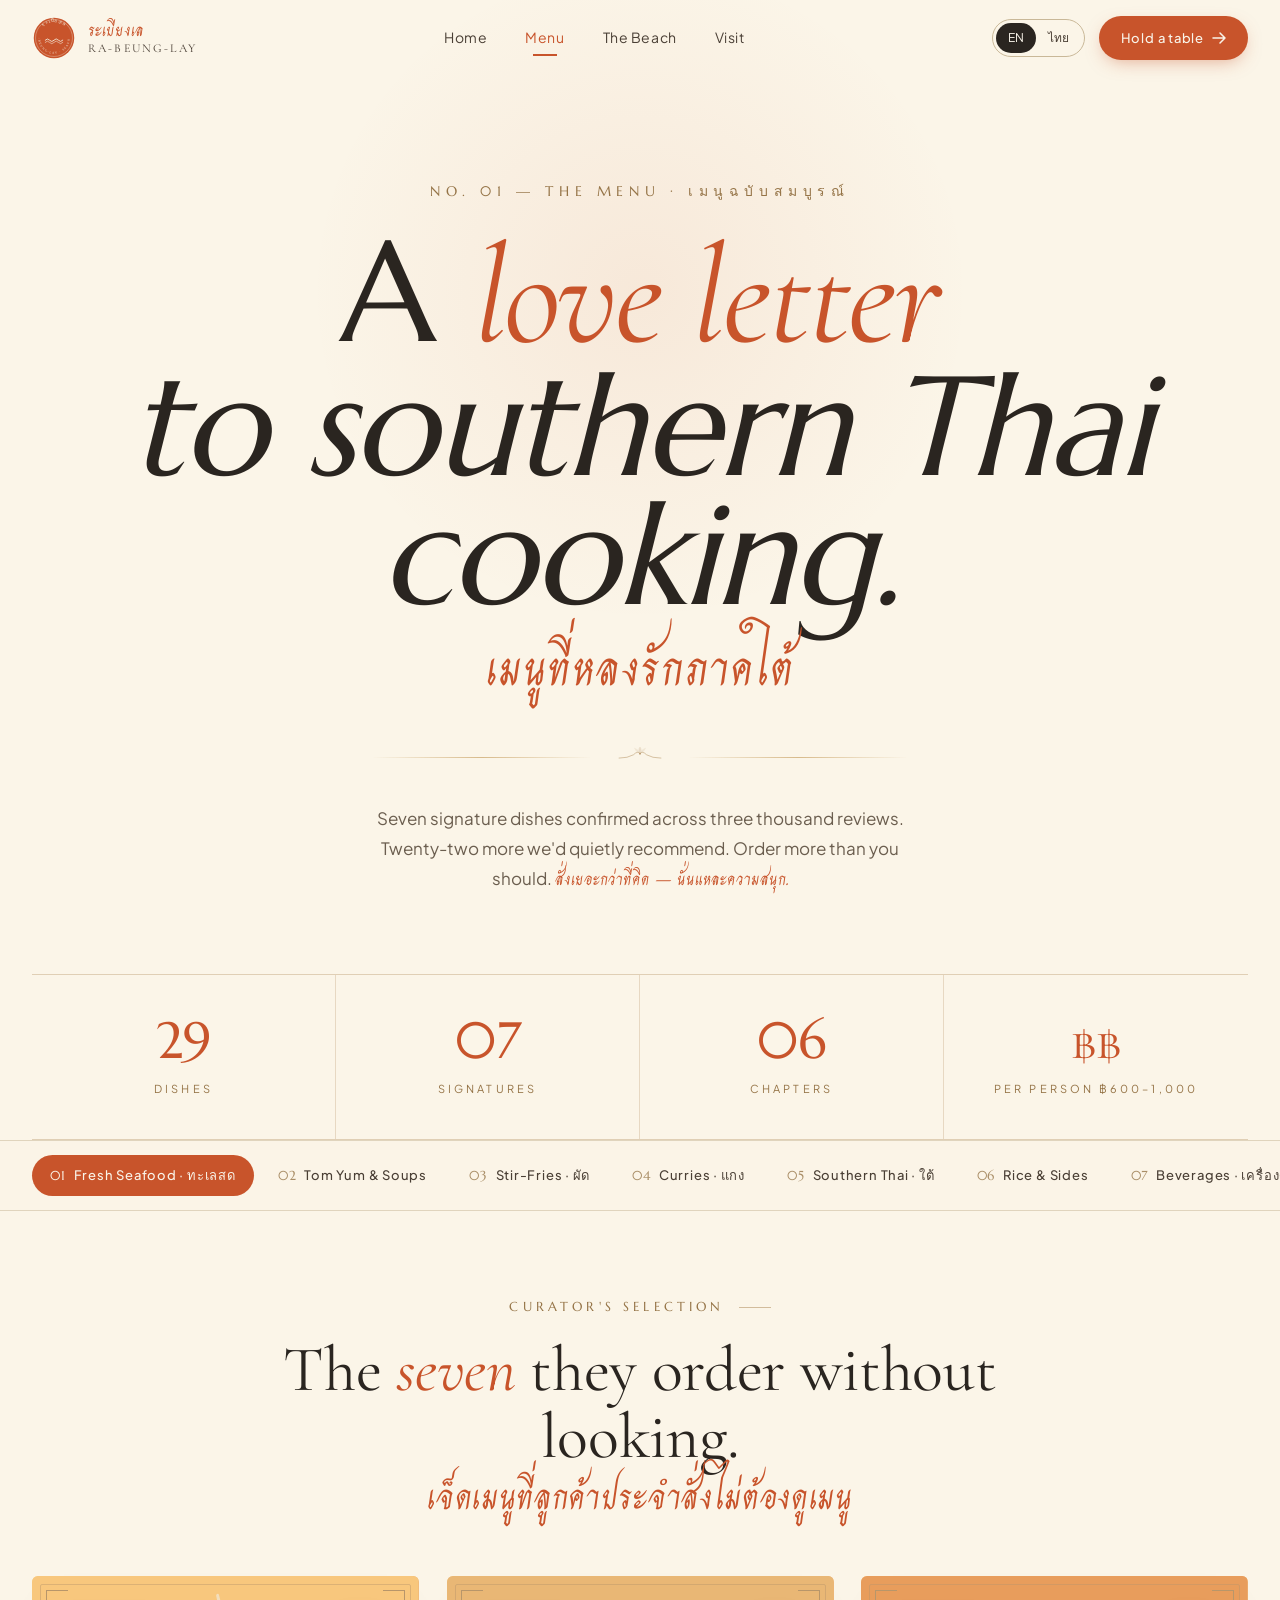
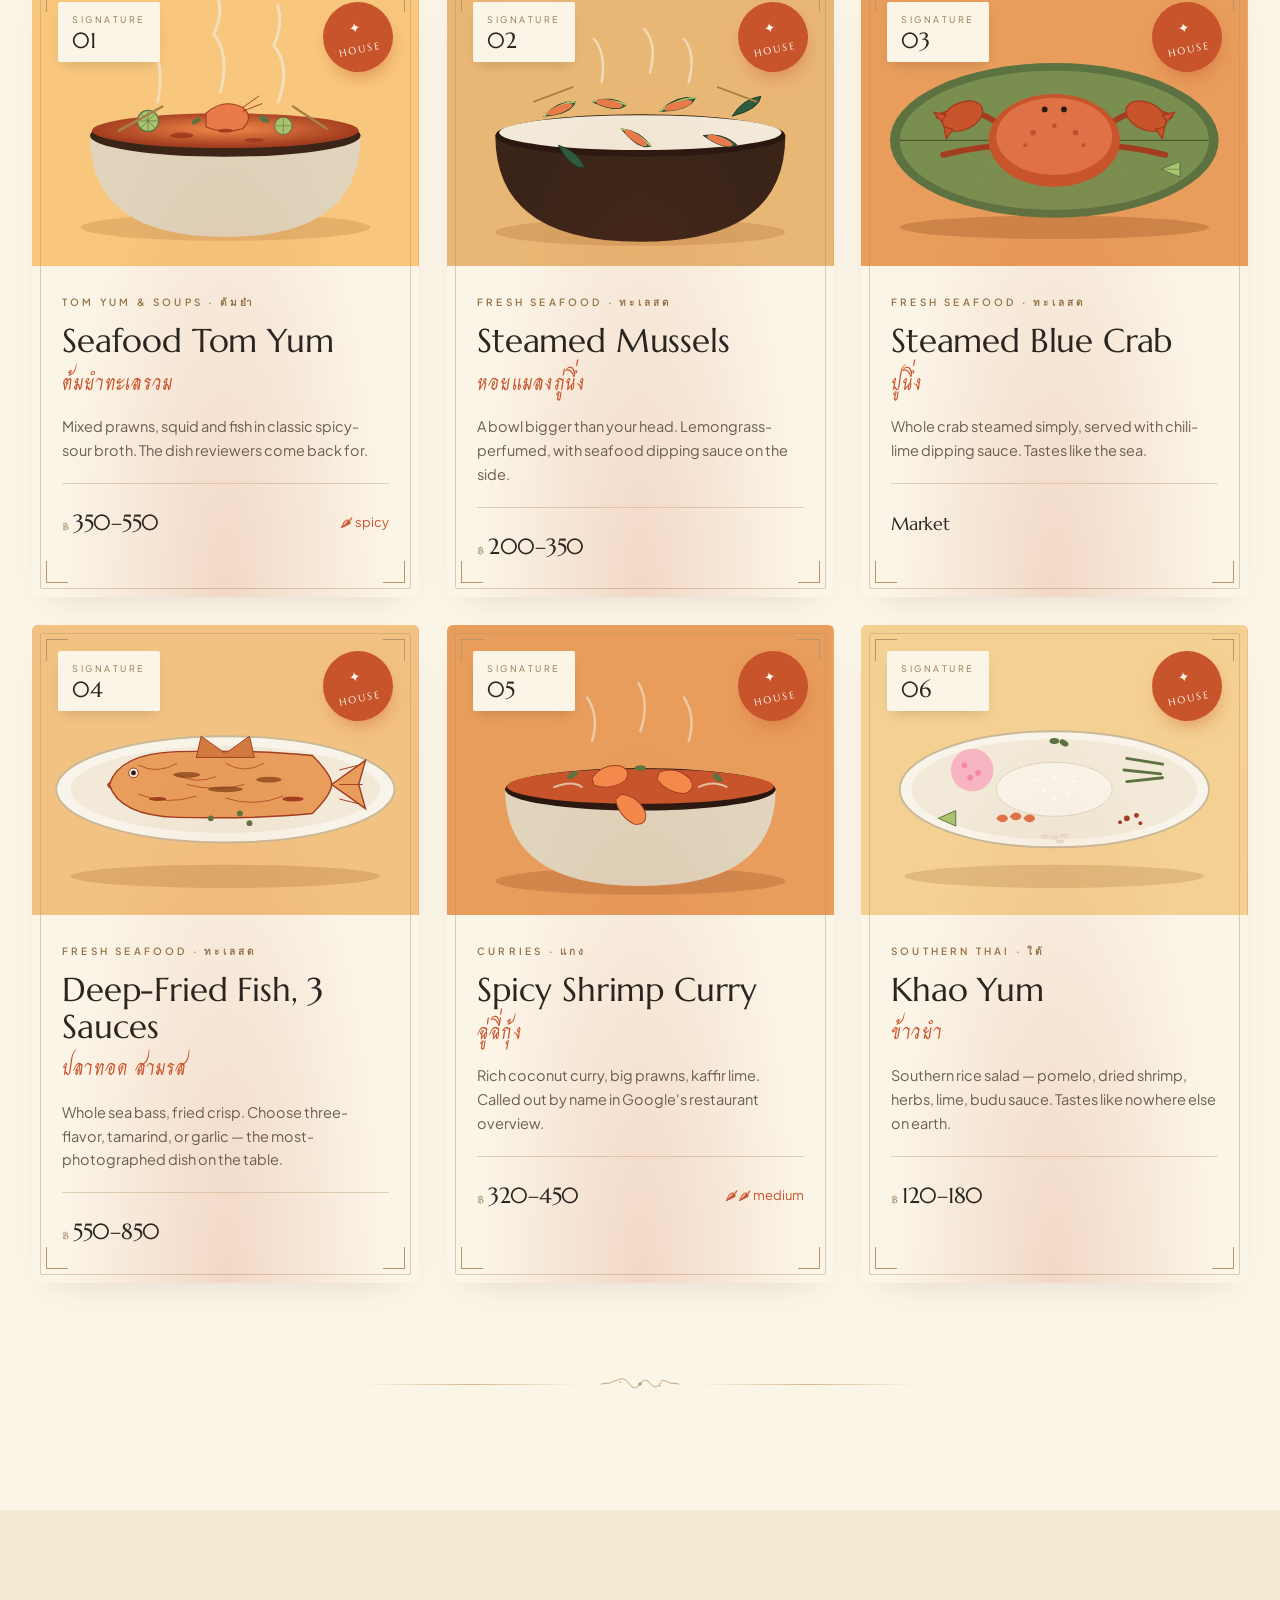
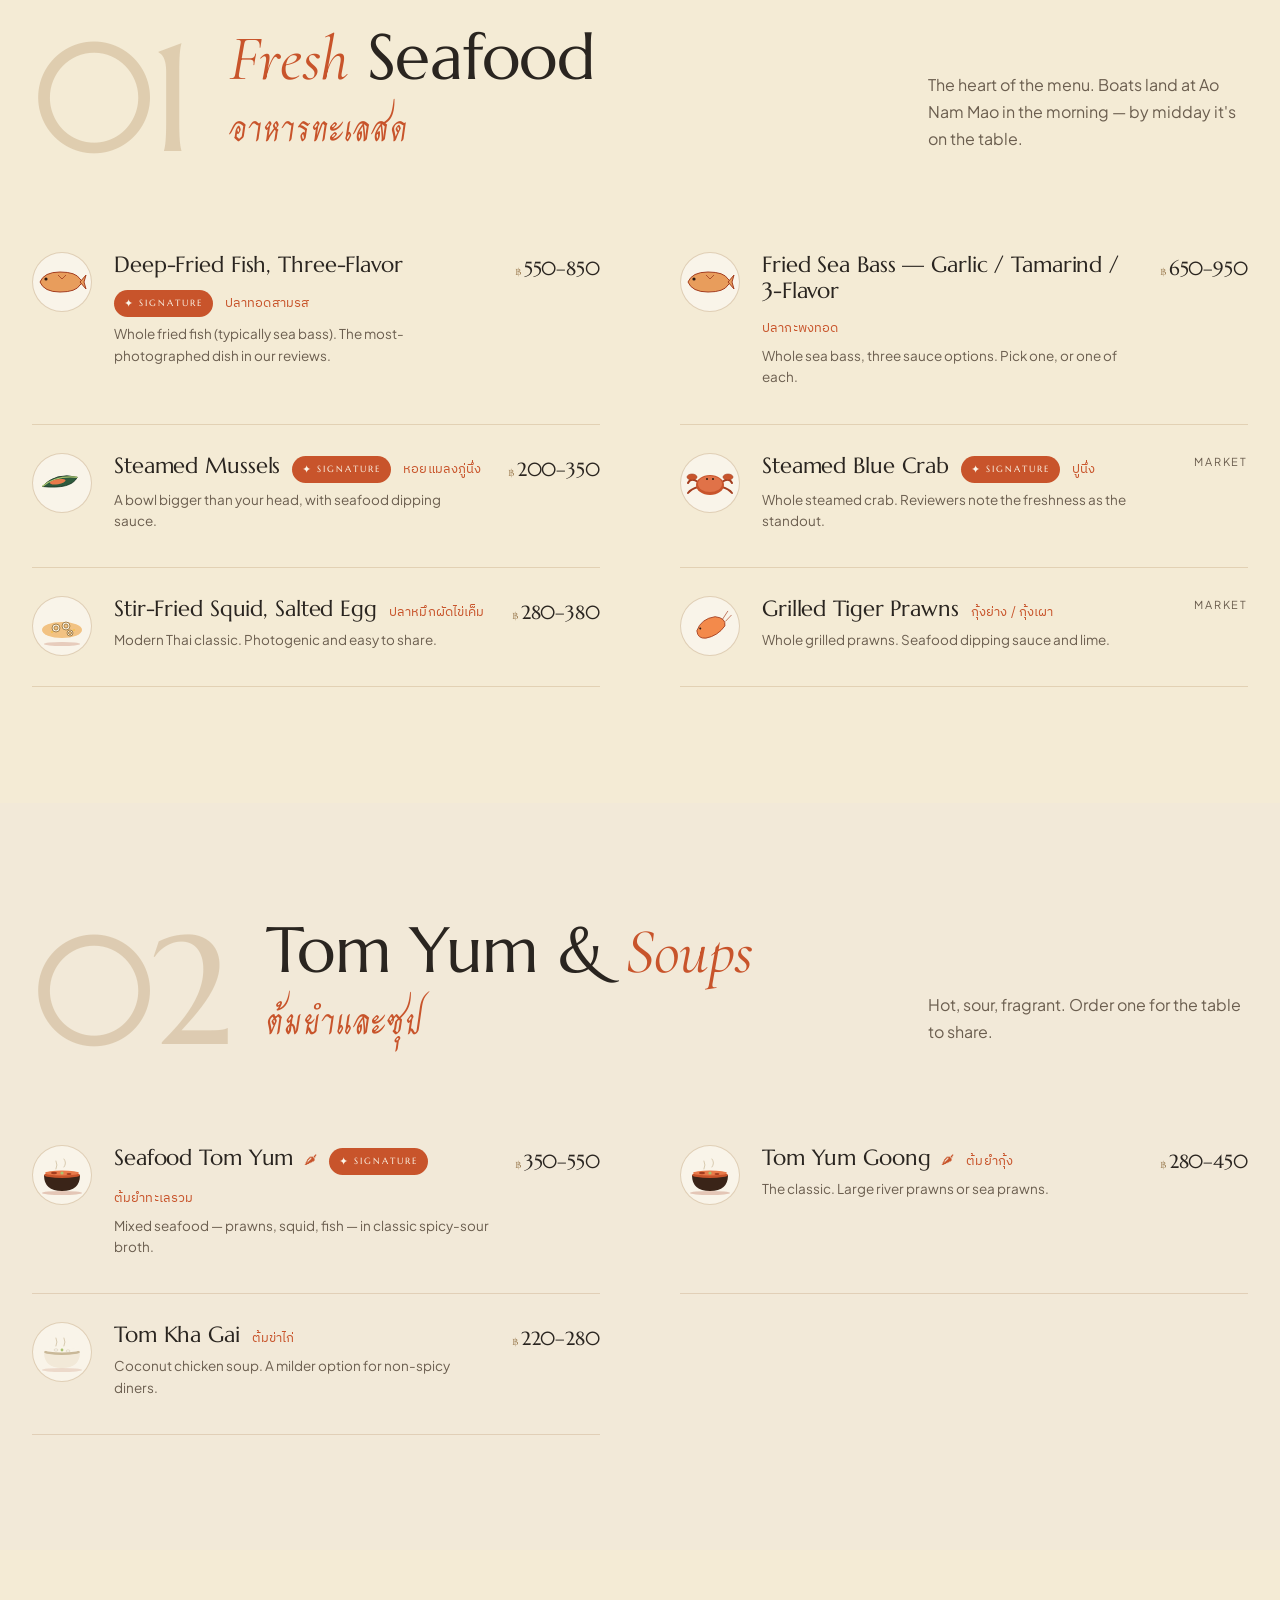
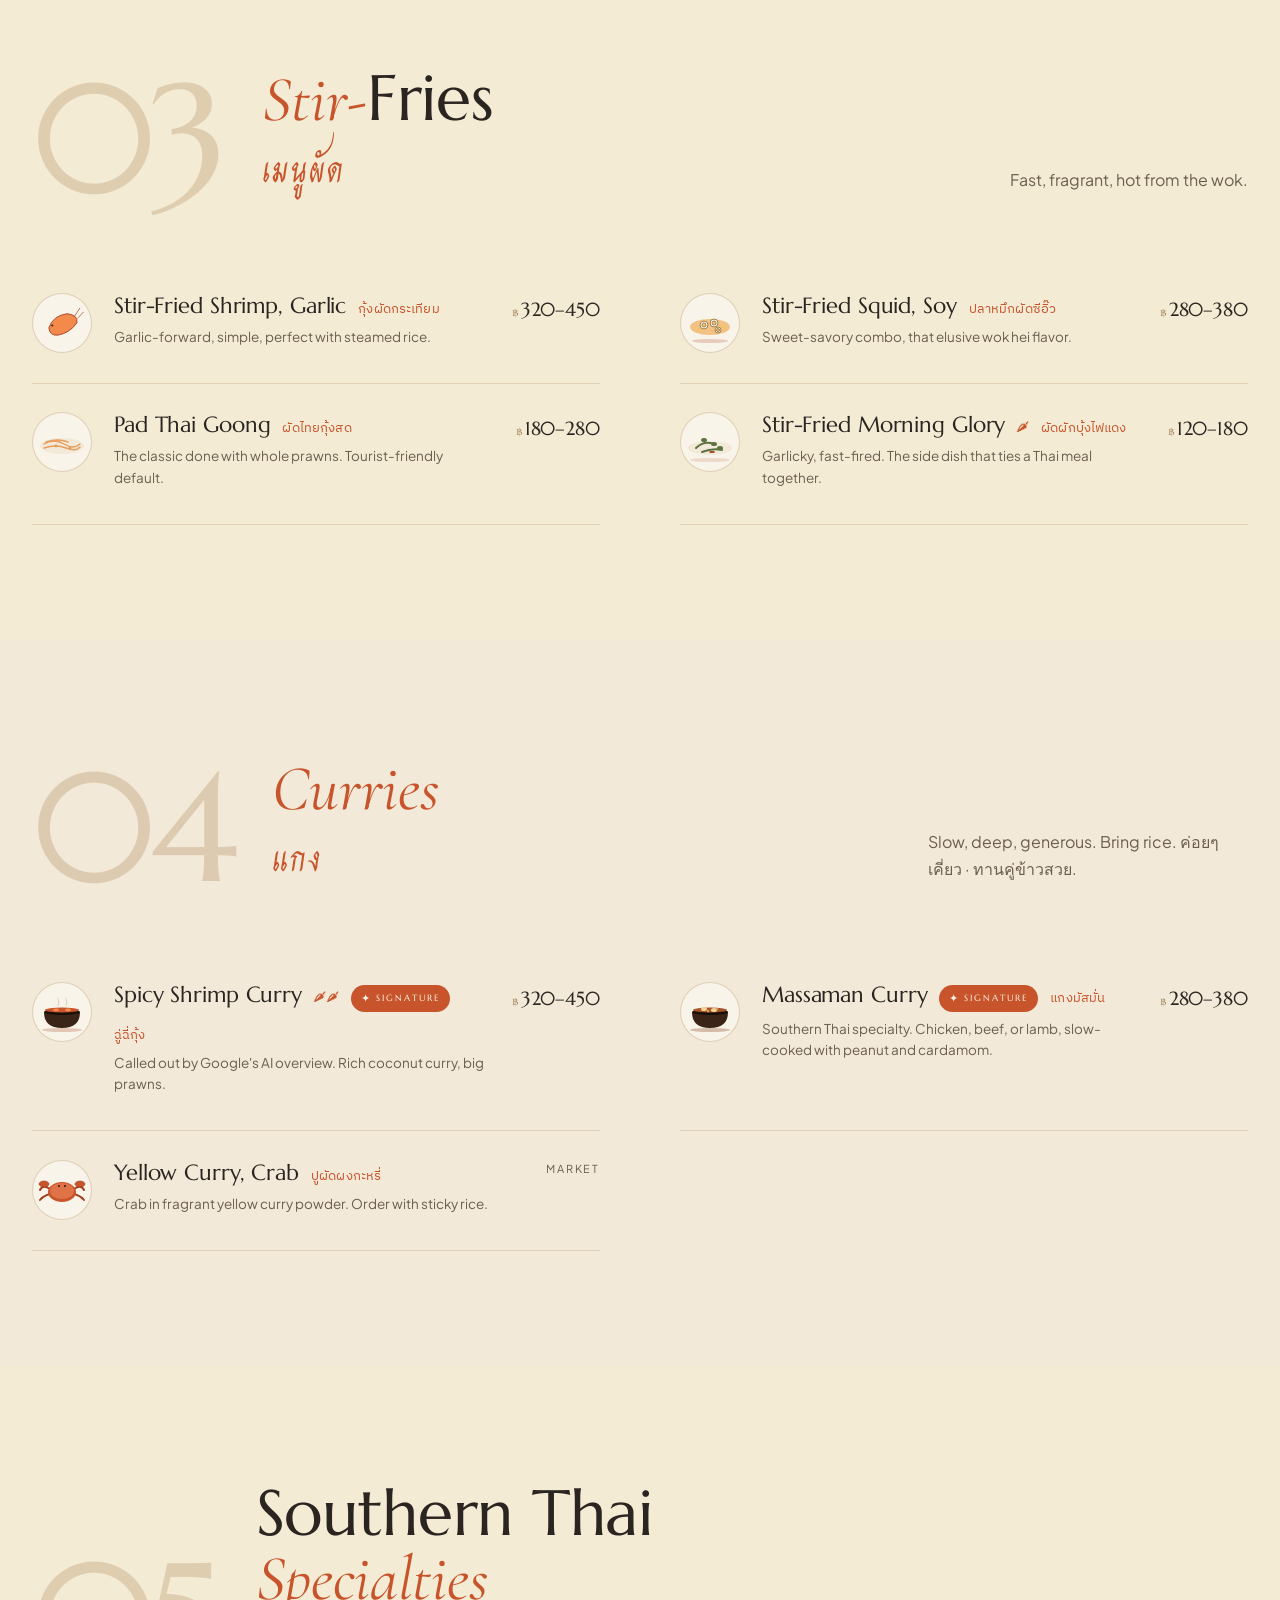
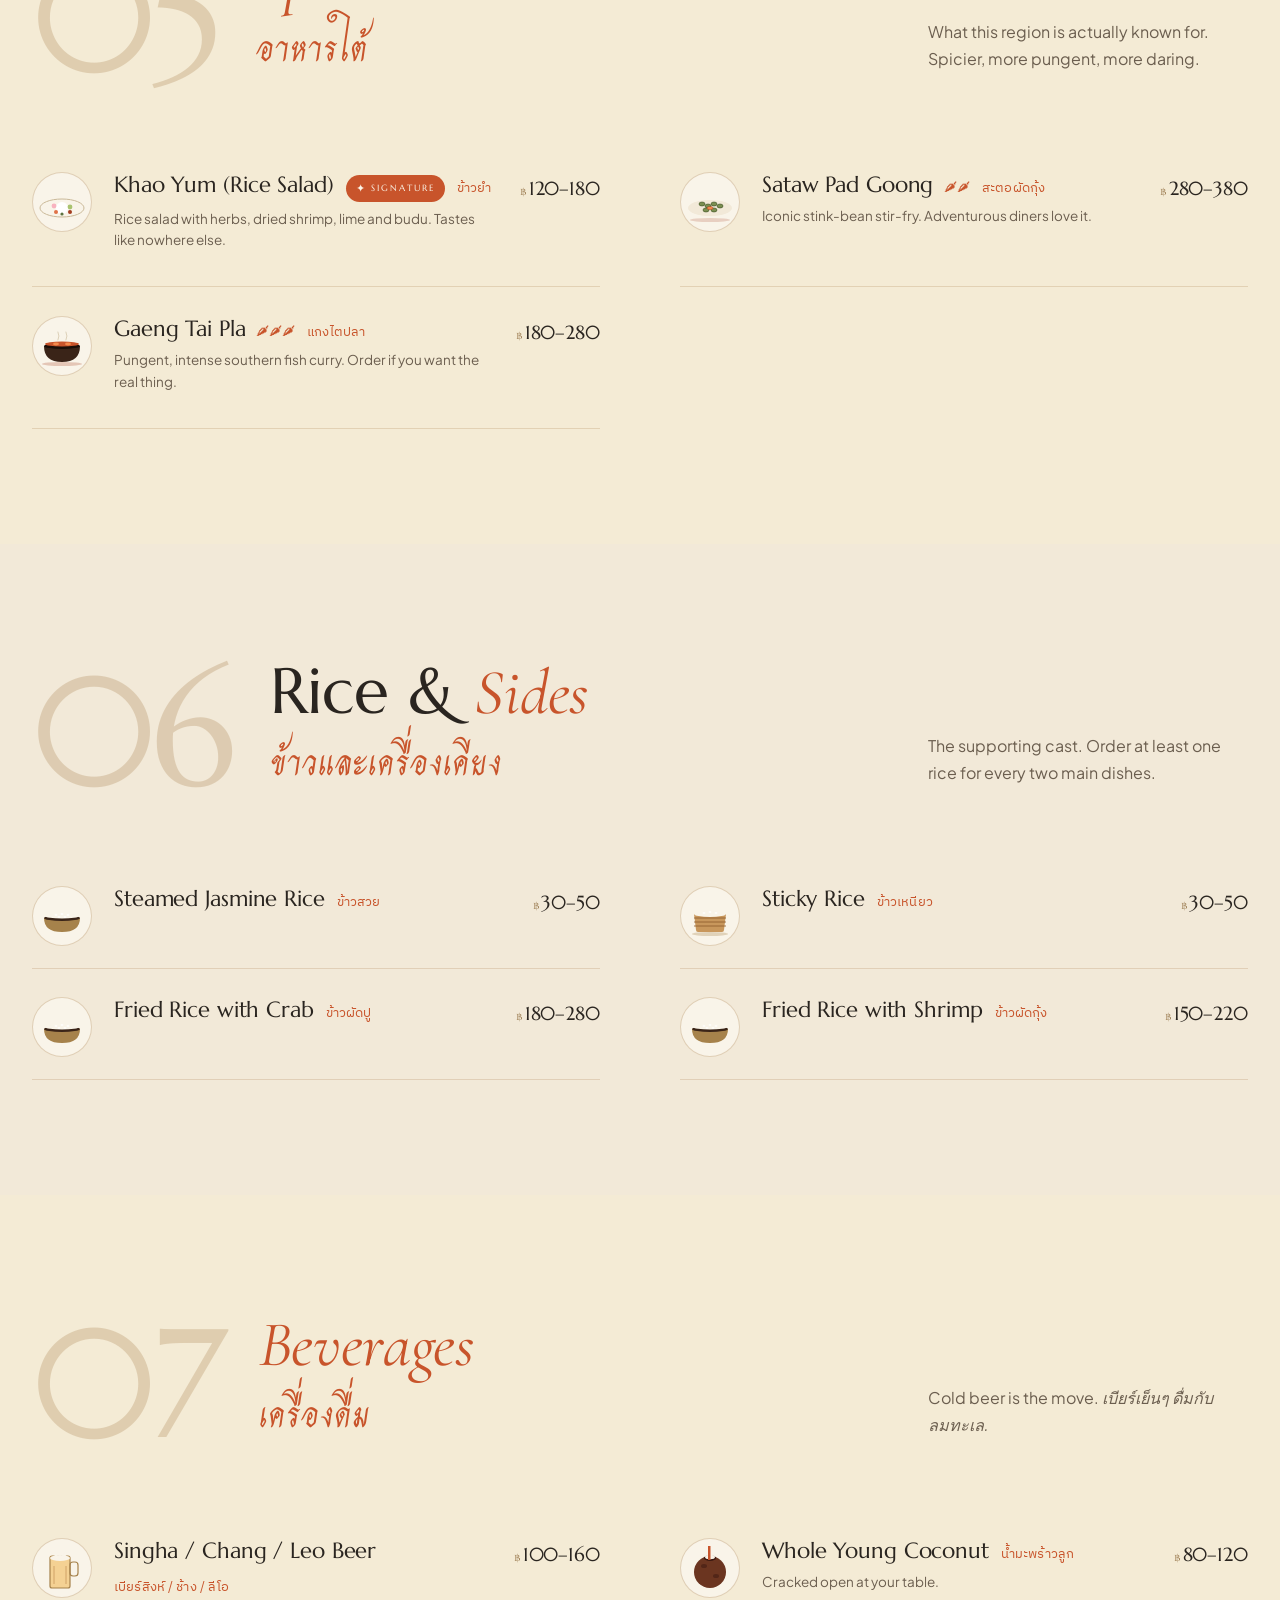
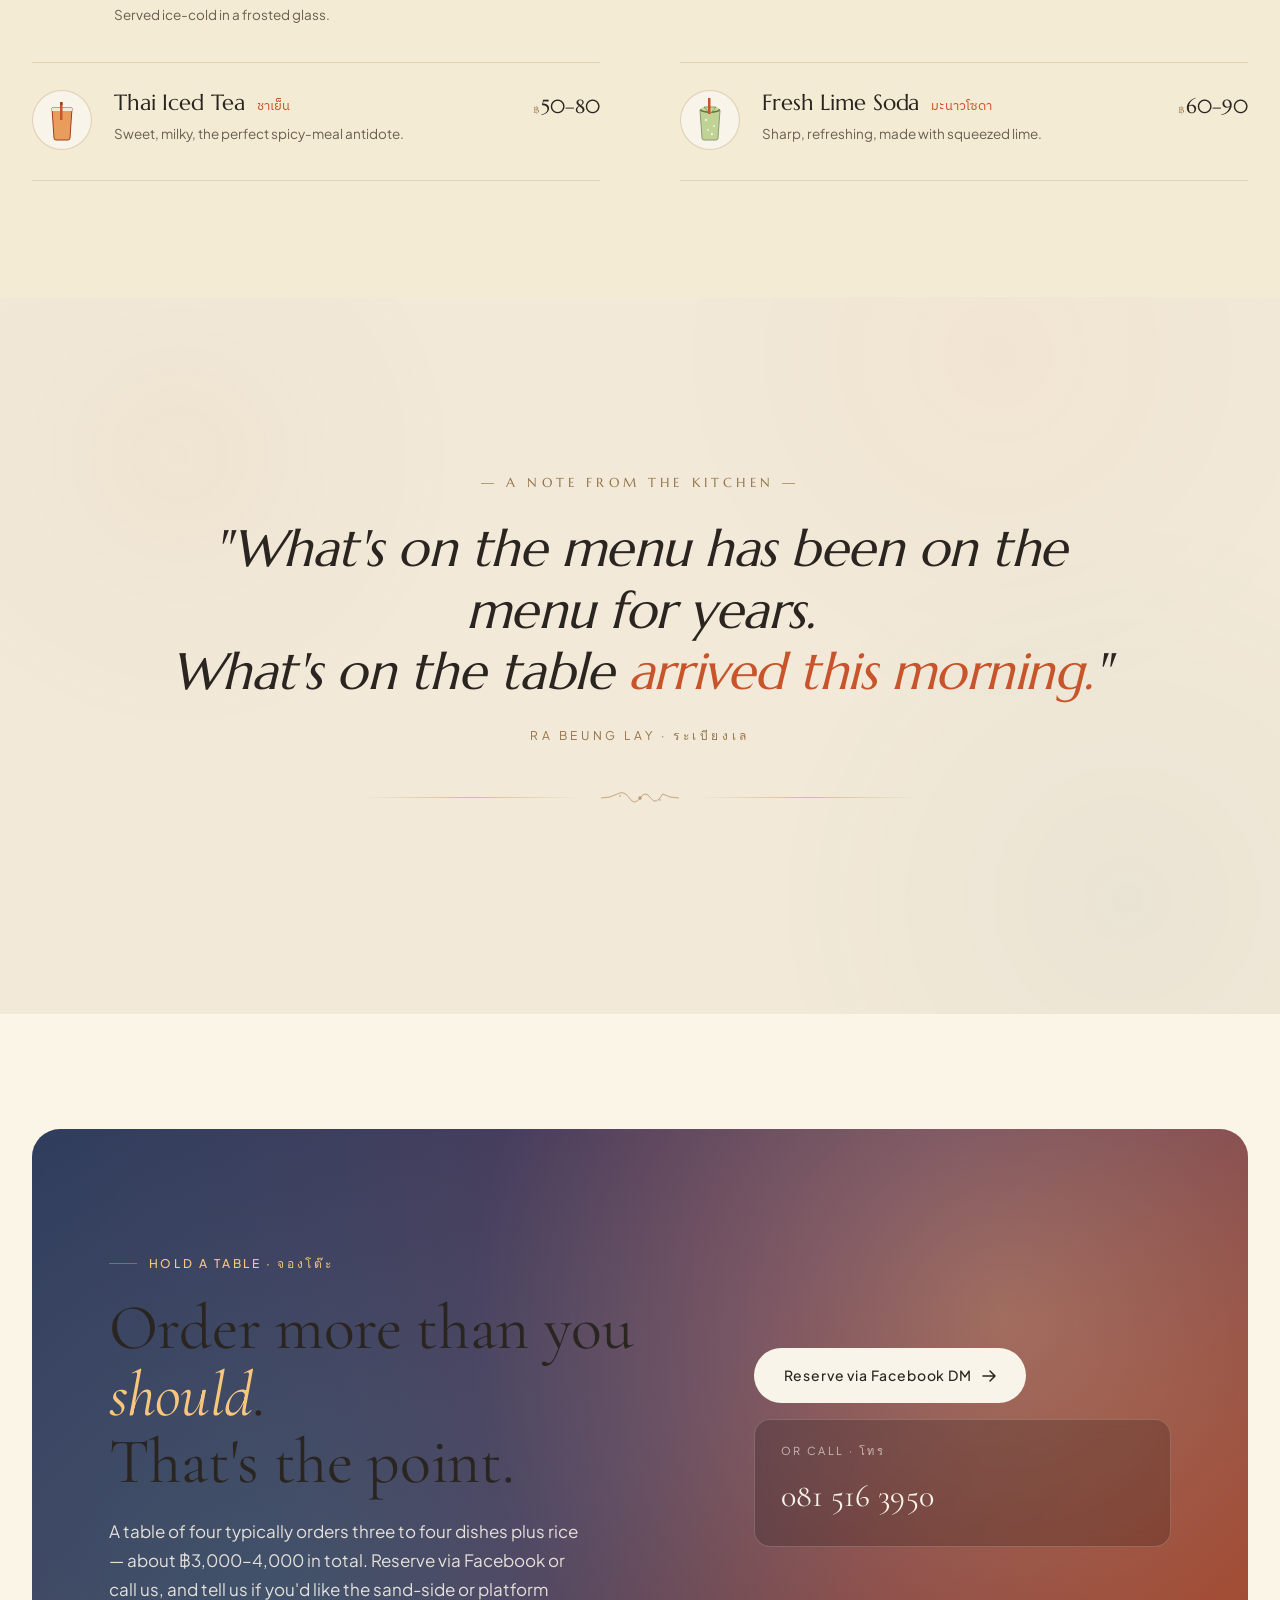
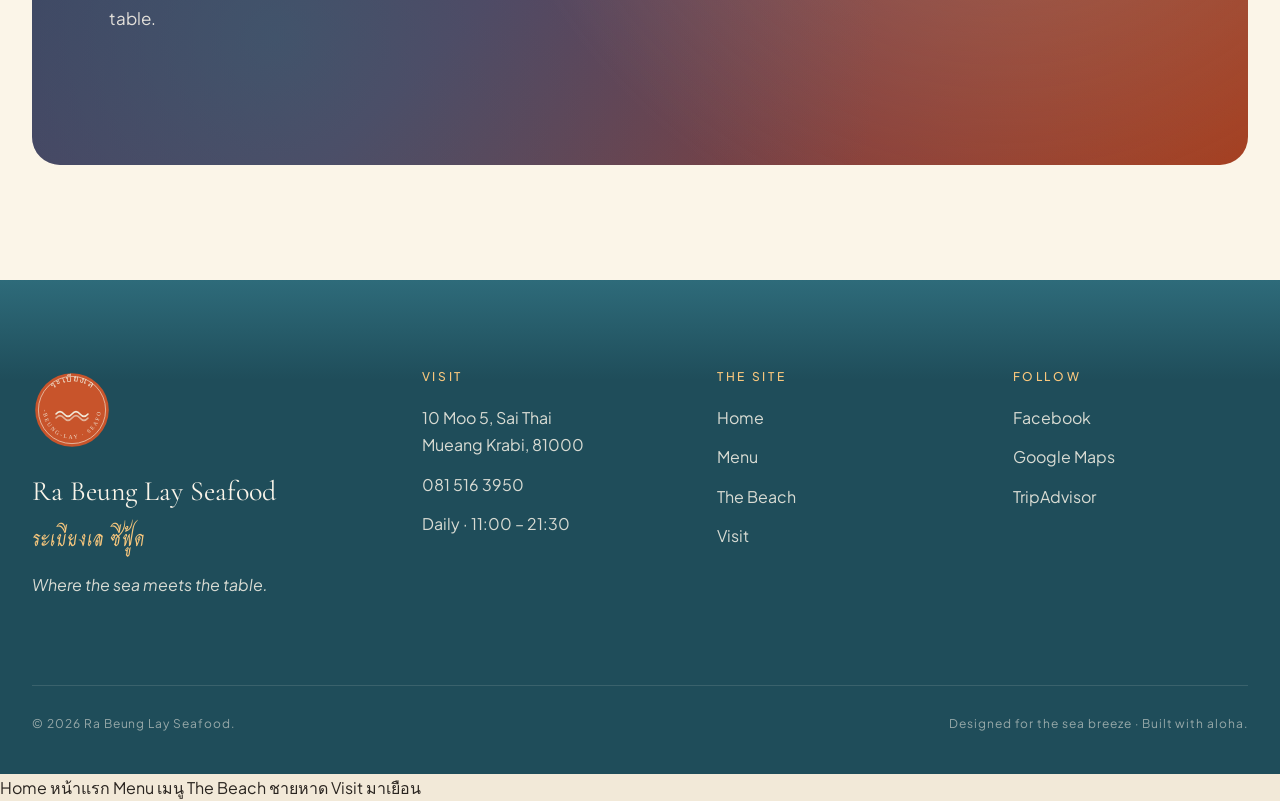
==== commit 4c342678: "ue" ====
--- a/site/menu.html
+++ b/site/menu.html
@@ -12,6 +12,13 @@
 
 <link rel="stylesheet" href="assets/css/main.css">
 <link rel="icon" href="assets/img/logo.svg" type="image/svg+xml">
+<script>
+try {
+  var l = localStorage.getItem('rabeunglay-lang') || 'en';
+  document.documentElement.dataset.lang = l;
+  document.documentElement.lang = l;
+} catch(e) {}
+</script>
 </head>
 <body>
 
@@ -26,10 +33,10 @@
       </span>
     </a>
     <nav class="nav__links" aria-label="Primary">
-      <a class="nav__link" href="index.html">Home</a>
-      <a class="nav__link is-active" href="menu.html">Menu</a>
-      <a class="nav__link" href="the-beach.html">The Beach</a>
-      <a class="nav__link" href="visit.html">Visit</a>
+      <a class="nav__link" href="index.html" data-th="หน้าแรก">Home</a>
+      <a class="nav__link is-active" href="menu.html" data-th="เมนู">Menu</a>
+      <a class="nav__link" href="the-beach.html" data-th="ชายหาด">The Beach</a>
+      <a class="nav__link" href="visit.html" data-th="มาเยือน">Visit</a>
     </nav>
     <div class="nav__cta-wrap" style="display:flex;gap:14px;align-items:center;">
       <div class="lang-toggle" role="group" aria-label="Language">
@@ -37,36 +44,37 @@
         <button data-lang="th">ไทย</button>
       </div>
       <a class="nav__cta" data-magnet href="visit.html#reserve">
-        Hold a table
+        <span data-th="จองโต๊ะ">Hold a table</span>
         <svg class="arrow" width="14" height="12" viewBox="0 0 14 12" fill="none"><path d="M1 6h12M8 1l5 5-5 5" stroke="currentColor" stroke-width="1.5" stroke-linecap="round" stroke-linejoin="round"/></svg>
       </a>
       <button class="nav__burger" aria-label="Menu"><span></span><span></span><span></span></button>
     </div>
   </div>
   <div class="nav__mobile">
-    <a href="index.html">Home <span class="th">หน้าแรก</span></a>
-    <a href="menu.html">Menu <span class="th">เมนู</span></a>
-    <a href="the-beach.html">The Beach <span class="th">ชายหาด</span></a>
-    <a href="visit.html">Visit <span class="th">มาเยือน</span></a>
+    <a href="index.html"><span data-th="หน้าแรก">Home</span> <span class="th lang-en">หน้าแรก</span></a>
+    <a href="menu.html"><span data-th="เมนู">Menu</span> <span class="th lang-en">เมนู</span></a>
+    <a href="the-beach.html"><span data-th="ชายหาด">The Beach</span> <span class="th lang-en">ชายหาด</span></a>
+    <a href="visit.html"><span data-th="มาเยือน">Visit</span> <span class="th lang-en">มาเยือน</span></a>
   </div>
 </header>
 
 <!-- ===== Editorial Menu Intro ===== -->
 <section class="menu-intro">
   <div class="container">
-    <div class="menu-intro__no reveal">No. 01 — The Menu · เมนูฉบับสมบูรณ์</div>
+    <div class="menu-intro__no reveal"><span class="lang-en">No. 01 — The Menu · เมนูฉบับสมบูรณ์</span><span class="lang-th">ฉบับที่ ๐๑ — เมนูทั้งหมด</span></div>
     <h1 class="menu-intro__title reveal">
-      <span style="display:block;">A <em>love letter</em></span>
-      <span style="display:block;font-style:italic;">to southern Thai cooking.</span>
+      <span class="lang-en"><span style="display:block;">A <em>love letter</em></span><span style="display:block;font-style:italic;">to southern Thai cooking.</span></span>
+      <span class="lang-th"><span style="display:block;"><em>จดหมายรัก</em></span><span style="display:block;font-style:italic;">ถึงอาหารใต้</span></span>
     </h1>
-    <div class="menu-intro__th reveal reveal--delay-1">เมนูที่หลงรักภาคใต้</div>
+    <div class="menu-intro__th reveal reveal--delay-1 lang-en">เมนูที่หลงรักภาคใต้</div>
 
     <div class="flourish reveal reveal--delay-2" style="margin-top:36px;">
       <svg style="color:var(--brass);"><use href="assets/img/filigree.svg#flourish-lotus"/></svg>
     </div>
 
     <p class="menu-intro__lead reveal reveal--delay-2">
-      Seven signature dishes confirmed across three thousand reviews. Twenty-two more we'd quietly recommend. Order more than you should. <span style="color:var(--terracotta);font-family:var(--thai-display);">สั่งเยอะกว่าที่คิด — นั่นแหละความสนุก.</span>
+      <span class="lang-en">Seven signature dishes confirmed across three thousand reviews. Twenty-two more we'd quietly recommend. Order more than you should. <span style="color:var(--terracotta);font-family:var(--thai-display);">สั่งเยอะกว่าที่คิด — นั่นแหละความสนุก.</span></span>
+      <span class="lang-th">เจ็ดเมนูซิกเนเจอร์ยืนยันจากกว่าสามพันรีวิว และอีกยี่สิบสองเมนูที่เราอยากแนะนำเงียบๆ สั่งเยอะกว่าที่คิด — นั่นแหละความสนุก</span>
     </p>
   </div>
 </section>
@@ -77,19 +85,19 @@
     <div class="spec reveal">
       <div class="spec__cell">
         <div class="spec__no">29</div>
-        <div class="spec__lbl">Dishes</div>
+        <div class="spec__lbl" data-th="เมนู">Dishes</div>
       </div>
       <div class="spec__cell">
         <div class="spec__no">07</div>
-        <div class="spec__lbl">Signatures</div>
+        <div class="spec__lbl" data-th="ซิกเนเจอร์">Signatures</div>
       </div>
       <div class="spec__cell">
         <div class="spec__no">06</div>
-        <div class="spec__lbl">Chapters</div>
+        <div class="spec__lbl" data-th="หมวด">Chapters</div>
       </div>
       <div class="spec__cell">
         <div class="spec__no">฿฿</div>
-        <div class="spec__lbl">Per person ฿600–1,000</div>
+        <div class="spec__lbl" data-th="ต่อคน ฿600–1,000">Per person ฿600–1,000</div>
       </div>
     </div>
   </div>
@@ -98,13 +106,13 @@
 <!-- ===== Sticky category nav ===== -->
 <nav class="menu-nav" aria-label="Menu categories">
   <div class="menu-nav__inner">
-    <a class="menu-nav__btn is-active" href="#fresh-seafood"><span class="num">01</span>Fresh Seafood · ทะเลสด</a>
-    <a class="menu-nav__btn" href="#tom-yum-and-soups"><span class="num">02</span>Tom Yum & Soups</a>
-    <a class="menu-nav__btn" href="#stir-fries"><span class="num">03</span>Stir-Fries · ผัด</a>
-    <a class="menu-nav__btn" href="#curries"><span class="num">04</span>Curries · แกง</a>
-    <a class="menu-nav__btn" href="#southern-thai"><span class="num">05</span>Southern Thai · ใต้</a>
-    <a class="menu-nav__btn" href="#rice-and-sides"><span class="num">06</span>Rice & Sides</a>
-    <a class="menu-nav__btn" href="#beverages"><span class="num">07</span>Beverages · เครื่องดื่ม</a>
+    <a class="menu-nav__btn is-active" href="#fresh-seafood"><span class="num">01</span><span class="lang-en">Fresh Seafood · ทะเลสด</span><span class="lang-th">ทะเลสด</span></a>
+    <a class="menu-nav__btn" href="#tom-yum-and-soups"><span class="num">02</span><span class="lang-en">Tom Yum & Soups</span><span class="lang-th">ต้มยำ</span></a>
+    <a class="menu-nav__btn" href="#stir-fries"><span class="num">03</span><span class="lang-en">Stir-Fries · ผัด</span><span class="lang-th">ผัด</span></a>
+    <a class="menu-nav__btn" href="#curries"><span class="num">04</span><span class="lang-en">Curries · แกง</span><span class="lang-th">แกง</span></a>
+    <a class="menu-nav__btn" href="#southern-thai"><span class="num">05</span><span class="lang-en">Southern Thai · ใต้</span><span class="lang-th">อาหารใต้</span></a>
+    <a class="menu-nav__btn" href="#rice-and-sides"><span class="num">06</span><span class="lang-en">Rice & Sides</span><span class="lang-th">ข้าวและเครื่องเคียง</span></a>
+    <a class="menu-nav__btn" href="#beverages"><span class="num">07</span><span class="lang-en">Beverages · เครื่องดื่ม</span><span class="lang-th">เครื่องดื่ม</span></a>
   </div>
 </nav>
 
@@ -112,10 +120,10 @@
 <section class="section" style="background: var(--paper); padding-top:80px;">
   <div class="container">
     <div class="section__head reveal" style="text-align:center; margin-inline:auto;">
-      <div class="idx idx--solo" style="justify-content:center;">Curator's Selection</div>
+      <div class="idx idx--solo" style="justify-content:center;" data-th="เมนูคัดสรร">Curator's Selection</div>
       <h2 class="section__title" style="margin-top:18px;">
-        The <em>seven</em> they order without looking.
-        <span class="th">เจ็ดเมนูที่ลูกค้าประจำสั่งไม่ต้องดูเมนู</span>
+        <span class="lang-en">The <em>seven</em> they order without looking.<span class="th">เจ็ดเมนูที่ลูกค้าประจำสั่งไม่ต้องดูเมนู</span></span>
+        <span class="lang-th"><em>เจ็ดเมนู</em>ที่ขาประจำสั่งโดยไม่ต้องดูเมนู</span>
       </h2>
     </div>
 
@@ -125,17 +133,17 @@
         <div class="dish-pro__corner tr"></div>
         <div class="dish-pro__corner bl"></div>
         <div class="dish-pro__corner br"></div>
-        <div class="dish-pro__no"><span class="lbl">Signature</span><span class="num">01</span></div>
-        <div class="dish-pro__sig"><span class="star">✦</span><span>House</span></div>
+        <div class="dish-pro__no"><span class="lbl" data-th="ซิกเนเจอร์">Signature</span><span class="num">01</span></div>
+        <div class="dish-pro__sig"><span class="star">✦</span><span data-th="ของขึ้นชื่อ">House</span></div>
         <div class="dish-pro__art"><svg viewBox="0 0 400 300"><use href="assets/img/dishes.svg#dish-tomyum"/></svg></div>
         <div class="dish-pro__body">
-          <div class="dish-pro__cat">Tom Yum & Soups · ต้มยำ</div>
-          <h3 class="dish-pro__name">Seafood Tom Yum</h3>
-          <div class="dish-pro__th">ต้มยำทะเลรวม</div>
-          <p class="dish-pro__desc">Mixed prawns, squid and fish in classic spicy-sour broth. The dish reviewers come back for.</p>
+          <div class="dish-pro__cat"><span class="lang-en">Tom Yum & Soups · ต้มยำ</span><span class="lang-th">ต้มยำและซุป</span></div>
+          <h3 class="dish-pro__name" data-th="ต้มยำทะเลรวม">Seafood Tom Yum</h3>
+          <div class="dish-pro__th lang-en">ต้มยำทะเลรวม</div>
+          <p class="dish-pro__desc"><span class="lang-en">Mixed prawns, squid and fish in classic spicy-sour broth. The dish reviewers come back for.</span><span class="lang-th">กุ้ง ปลาหมึก ปลา ในน้ำต้มยำเปรี้ยวเผ็ดสูตรคลาสสิก เมนูที่คนรีวิวกลับมาสั่งซ้ำ</span></p>
           <div class="dish-pro__foot">
             <span class="price"><span class="currency">฿</span>350–550</span>
-            <span class="chili-pro">🌶 spicy</span>
+            <span class="chili-pro">🌶 <span data-th="เผ็ด">spicy</span></span>
           </div>
         </div>
       </article>
@@ -145,14 +153,14 @@
         <div class="dish-pro__corner tr"></div>
         <div class="dish-pro__corner bl"></div>
         <div class="dish-pro__corner br"></div>
-        <div class="dish-pro__no"><span class="lbl">Signature</span><span class="num">02</span></div>
-        <div class="dish-pro__sig"><span class="star">✦</span><span>House</span></div>
+        <div class="dish-pro__no"><span class="lbl" data-th="ซิกเนเจอร์">Signature</span><span class="num">02</span></div>
+        <div class="dish-pro__sig"><span class="star">✦</span><span data-th="ของขึ้นชื่อ">House</span></div>
         <div class="dish-pro__art"><svg viewBox="0 0 400 300"><use href="assets/img/dishes.svg#dish-mussels"/></svg></div>
         <div class="dish-pro__body">
-          <div class="dish-pro__cat">Fresh Seafood · ทะเลสด</div>
-          <h3 class="dish-pro__name">Steamed Mussels</h3>
-          <div class="dish-pro__th">หอยแมลงภู่นึ่ง</div>
-          <p class="dish-pro__desc">A bowl bigger than your head. Lemongrass-perfumed, with seafood dipping sauce on the side.</p>
+          <div class="dish-pro__cat"><span class="lang-en">Fresh Seafood · ทะเลสด</span><span class="lang-th">อาหารทะเลสด</span></div>
+          <h3 class="dish-pro__name" data-th="หอยแมลงภู่นึ่ง">Steamed Mussels</h3>
+          <div class="dish-pro__th lang-en">หอยแมลงภู่นึ่ง</div>
+          <p class="dish-pro__desc"><span class="lang-en">A bowl bigger than your head. Lemongrass-perfumed, with seafood dipping sauce on the side.</span><span class="lang-th">ชามใหญ่กว่าหัว หอมตะไคร้ พร้อมน้ำจิ้มซีฟู้ดแยกข้าง</span></p>
           <div class="dish-pro__foot">
             <span class="price"><span class="currency">฿</span>200–350</span>
           </div>
@@ -164,16 +172,16 @@
         <div class="dish-pro__corner tr"></div>
         <div class="dish-pro__corner bl"></div>
         <div class="dish-pro__corner br"></div>
-        <div class="dish-pro__no"><span class="lbl">Signature</span><span class="num">03</span></div>
-        <div class="dish-pro__sig"><span class="star">✦</span><span>House</span></div>
+        <div class="dish-pro__no"><span class="lbl" data-th="ซิกเนเจอร์">Signature</span><span class="num">03</span></div>
+        <div class="dish-pro__sig"><span class="star">✦</span><span data-th="ของขึ้นชื่อ">House</span></div>
         <div class="dish-pro__art"><svg viewBox="0 0 400 300"><use href="assets/img/dishes.svg#dish-crab"/></svg></div>
         <div class="dish-pro__body">
-          <div class="dish-pro__cat">Fresh Seafood · ทะเลสด</div>
-          <h3 class="dish-pro__name">Steamed Blue Crab</h3>
-          <div class="dish-pro__th">ปูนึ่ง</div>
-          <p class="dish-pro__desc">Whole crab steamed simply, served with chili-lime dipping sauce. Tastes like the sea.</p>
+          <div class="dish-pro__cat"><span class="lang-en">Fresh Seafood · ทะเลสด</span><span class="lang-th">อาหารทะเลสด</span></div>
+          <h3 class="dish-pro__name" data-th="ปูนึ่ง">Steamed Blue Crab</h3>
+          <div class="dish-pro__th lang-en">ปูนึ่ง</div>
+          <p class="dish-pro__desc"><span class="lang-en">Whole crab steamed simply, served with chili-lime dipping sauce. Tastes like the sea.</span><span class="lang-th">ปูตัวเต็มนึ่งแบบบ้านๆ พร้อมน้ำจิ้มพริกมะนาว รสชาติเหมือนทะเล</span></p>
           <div class="dish-pro__foot">
-            <span class="price"><small>Market</small></span>
+            <span class="price"><small data-th="ราคาตลาด">Market</small></span>
           </div>
         </div>
       </article>
@@ -183,14 +191,14 @@
         <div class="dish-pro__corner tr"></div>
         <div class="dish-pro__corner bl"></div>
         <div class="dish-pro__corner br"></div>
-        <div class="dish-pro__no"><span class="lbl">Signature</span><span class="num">04</span></div>
-        <div class="dish-pro__sig"><span class="star">✦</span><span>House</span></div>
+        <div class="dish-pro__no"><span class="lbl" data-th="ซิกเนเจอร์">Signature</span><span class="num">04</span></div>
+        <div class="dish-pro__sig"><span class="star">✦</span><span data-th="ของขึ้นชื่อ">House</span></div>
         <div class="dish-pro__art"><svg viewBox="0 0 400 300"><use href="assets/img/dishes.svg#dish-fish"/></svg></div>
         <div class="dish-pro__body">
-          <div class="dish-pro__cat">Fresh Seafood · ทะเลสด</div>
-          <h3 class="dish-pro__name">Deep-Fried Fish, 3 Sauces</h3>
-          <div class="dish-pro__th">ปลาทอด สามรส</div>
-          <p class="dish-pro__desc">Whole sea bass, fried crisp. Choose three-flavor, tamarind, or garlic — the most-photographed dish on the table.</p>
+          <div class="dish-pro__cat"><span class="lang-en">Fresh Seafood · ทะเลสด</span><span class="lang-th">อาหารทะเลสด</span></div>
+          <h3 class="dish-pro__name" data-th="ปลาทอดสามรส">Deep-Fried Fish, 3 Sauces</h3>
+          <div class="dish-pro__th lang-en">ปลาทอด สามรส</div>
+          <p class="dish-pro__desc"><span class="lang-en">Whole sea bass, fried crisp. Choose three-flavor, tamarind, or garlic — the most-photographed dish on the table.</span><span class="lang-th">ปลากะพงทั้งตัวทอดกรอบ เลือกราดสามรส ซอสมะขาม หรือกระเทียม — เมนูที่ถูกถ่ายรูปบ่อยที่สุด</span></p>
           <div class="dish-pro__foot">
             <span class="price"><span class="currency">฿</span>550–850</span>
           </div>
@@ -202,17 +210,17 @@
         <div class="dish-pro__corner tr"></div>
         <div class="dish-pro__corner bl"></div>
         <div class="dish-pro__corner br"></div>
-        <div class="dish-pro__no"><span class="lbl">Signature</span><span class="num">05</span></div>
-        <div class="dish-pro__sig"><span class="star">✦</span><span>House</span></div>
+        <div class="dish-pro__no"><span class="lbl" data-th="ซิกเนเจอร์">Signature</span><span class="num">05</span></div>
+        <div class="dish-pro__sig"><span class="star">✦</span><span data-th="ของขึ้นชื่อ">House</span></div>
         <div class="dish-pro__art"><svg viewBox="0 0 400 300"><use href="assets/img/dishes.svg#dish-curry"/></svg></div>
         <div class="dish-pro__body">
-          <div class="dish-pro__cat">Curries · แกง</div>
-          <h3 class="dish-pro__name">Spicy Shrimp Curry</h3>
-          <div class="dish-pro__th">ฉู่ฉี่กุ้ง</div>
-          <p class="dish-pro__desc">Rich coconut curry, big prawns, kaffir lime. Called out by name in Google's restaurant overview.</p>
+          <div class="dish-pro__cat"><span class="lang-en">Curries · แกง</span><span class="lang-th">แกง</span></div>
+          <h3 class="dish-pro__name" data-th="ฉู่ฉี่กุ้ง">Spicy Shrimp Curry</h3>
+          <div class="dish-pro__th lang-en">ฉู่ฉี่กุ้ง</div>
+          <p class="dish-pro__desc"><span class="lang-en">Rich coconut curry, big prawns, kaffir lime. Called out by name in Google's restaurant overview.</span><span class="lang-th">แกงกะทิรสเข้มข้น กุ้งตัวใหญ่ ใบมะกรูดหอม Google ระบุชื่อเมนูนี้โดยตรง</span></p>
           <div class="dish-pro__foot">
             <span class="price"><span class="currency">฿</span>320–450</span>
-            <span class="chili-pro">🌶🌶 medium</span>
+            <span class="chili-pro">🌶🌶 <span data-th="เผ็ดกลาง">medium</span></span>
           </div>
         </div>
       </article>
@@ -222,14 +230,14 @@
         <div class="dish-pro__corner tr"></div>
         <div class="dish-pro__corner bl"></div>
         <div class="dish-pro__corner br"></div>
-        <div class="dish-pro__no"><span class="lbl">Signature</span><span class="num">06</span></div>
-        <div class="dish-pro__sig"><span class="star">✦</span><span>House</span></div>
+        <div class="dish-pro__no"><span class="lbl" data-th="ซิกเนเจอร์">Signature</span><span class="num">06</span></div>
+        <div class="dish-pro__sig"><span class="star">✦</span><span data-th="ของขึ้นชื่อ">House</span></div>
         <div class="dish-pro__art"><svg viewBox="0 0 400 300"><use href="assets/img/dishes.svg#dish-khaoyum"/></svg></div>
         <div class="dish-pro__body">
-          <div class="dish-pro__cat">Southern Thai · ใต้</div>
-          <h3 class="dish-pro__name">Khao Yum</h3>
-          <div class="dish-pro__th">ข้าวยำ</div>
-          <p class="dish-pro__desc">Southern rice salad — pomelo, dried shrimp, herbs, lime, budu sauce. Tastes like nowhere else on earth.</p>
+          <div class="dish-pro__cat"><span class="lang-en">Southern Thai · ใต้</span><span class="lang-th">อาหารใต้</span></div>
+          <h3 class="dish-pro__name" data-th="ข้าวยำ">Khao Yum</h3>
+          <div class="dish-pro__th lang-en">ข้าวยำ</div>
+          <p class="dish-pro__desc"><span class="lang-en">Southern rice salad — pomelo, dried shrimp, herbs, lime, budu sauce. Tastes like nowhere else on earth.</span><span class="lang-th">ข้าวยำแบบใต้ — ส้มโอ กุ้งแห้ง สมุนไพร มะนาว น้ำบูดู รสชาติไม่เหมือนที่ไหน</span></p>
           <div class="dish-pro__foot">
             <span class="price"><span class="currency">฿</span>120–180</span>
           </div>
@@ -249,21 +257,21 @@
     <div class="chapter__head reveal">
       <div class="chapter__no">01</div>
       <div class="chapter__title-wrap">
-        <h2 class="chapter__title"><em>Fresh</em> Seafood</h2>
-        <div class="chapter__title-th">อาหารทะเลสด</div>
-      </div>
-      <p class="chapter__desc">The heart of the menu. Boats land at Ao Nam Mao in the morning — by midday it's on the table.</p>
+        <h2 class="chapter__title"><span class="lang-en"><em>Fresh</em> Seafood</span><span class="lang-th"><em>ทะเลสด</em></span></h2>
+        <div class="chapter__title-th lang-en">อาหารทะเลสด</div>
+      </div>
+      <p class="chapter__desc"><span class="lang-en">The heart of the menu. Boats land at Ao Nam Mao in the morning — by midday it's on the table.</span><span class="lang-th">หัวใจของเมนู เรือเข้าฝั่งที่อ่าวน้ำเมาทุกเช้า — พอเที่ยงก็มาถึงโต๊ะ</span></p>
     </div>
     <div class="menu-pro-list">
       <article class="entry reveal">
         <span class="entry__icon"><svg viewBox="0 0 56 56"><use href="assets/img/icons.svg#i-fish"/></svg></span>
         <div class="entry__body">
           <div class="entry__title">
-            <span class="entry__en">Deep-Fried Fish, Three-Flavor</span>
-            <span class="entry__sig">Signature</span>
-            <span class="entry__th">ปลาทอดสามรส</span>
-          </div>
-          <p class="entry__hint">Whole fried fish (typically sea bass). The most-photographed dish in our reviews.</p>
+            <span class="entry__en" data-th="ปลาทอดสามรส">Deep-Fried Fish, Three-Flavor</span>
+            <span class="entry__sig" data-th="ซิกเนเจอร์">Signature</span>
+            <span class="entry__th lang-en">ปลาทอดสามรส</span>
+          </div>
+          <p class="entry__hint"><span class="lang-en">Whole fried fish (typically sea bass). The most-photographed dish in our reviews.</span><span class="lang-th">ปลาทอดทั้งตัว (มักเป็นปลากะพง) เมนูที่ถูกถ่ายรูปบ่อยที่สุดในรีวิว</span></p>
         </div>
         <div class="entry__price"><span class="b">฿</span>550–850</div>
       </article>
@@ -272,10 +280,10 @@
         <span class="entry__icon"><svg viewBox="0 0 56 56"><use href="assets/img/icons.svg#i-fish"/></svg></span>
         <div class="entry__body">
           <div class="entry__title">
-            <span class="entry__en">Fried Sea Bass — Garlic / Tamarind / 3-Flavor</span>
-            <span class="entry__th">ปลากะพงทอด</span>
-          </div>
-          <p class="entry__hint">Whole sea bass, three sauce options. Pick one, or one of each.</p>
+            <span class="entry__en" data-th="ปลากะพงทอด — กระเทียม / มะขาม / สามรส">Fried Sea Bass — Garlic / Tamarind / 3-Flavor</span>
+            <span class="entry__th lang-en">ปลากะพงทอด</span>
+          </div>
+          <p class="entry__hint"><span class="lang-en">Whole sea bass, three sauce options. Pick one, or one of each.</span><span class="lang-th">ปลากะพงทั้งตัว เลือกซอสได้สามแบบ สั่งหนึ่ง หรือสั่งครบทั้งสามก็ได้</span></p>
         </div>
         <div class="entry__price"><span class="b">฿</span>650–950</div>
       </article>
@@ -284,11 +292,11 @@
         <span class="entry__icon"><svg viewBox="0 0 56 56"><use href="assets/img/icons.svg#i-mussel"/></svg></span>
         <div class="entry__body">
           <div class="entry__title">
-            <span class="entry__en">Steamed Mussels</span>
-            <span class="entry__sig">Signature</span>
-            <span class="entry__th">หอยแมลงภู่นึ่ง</span>
-          </div>
-          <p class="entry__hint">A bowl bigger than your head, with seafood dipping sauce.</p>
+            <span class="entry__en" data-th="หอยแมลงภู่นึ่ง">Steamed Mussels</span>
+            <span class="entry__sig" data-th="ซิกเนเจอร์">Signature</span>
+            <span class="entry__th lang-en">หอยแมลงภู่นึ่ง</span>
+          </div>
+          <p class="entry__hint"><span class="lang-en">A bowl bigger than your head, with seafood dipping sauce.</span><span class="lang-th">ชามใหญ่กว่าหัว เสิร์ฟพร้อมน้ำจิ้มซีฟู้ด</span></p>
         </div>
         <div class="entry__price"><span class="b">฿</span>200–350</div>
       </article>
@@ -297,23 +305,23 @@
         <span class="entry__icon"><svg viewBox="0 0 56 56"><use href="assets/img/icons.svg#i-crab"/></svg></span>
         <div class="entry__body">
           <div class="entry__title">
-            <span class="entry__en">Steamed Blue Crab</span>
-            <span class="entry__sig">Signature</span>
-            <span class="entry__th">ปูนึ่ง</span>
-          </div>
-          <p class="entry__hint">Whole steamed crab. Reviewers note the freshness as the standout.</p>
-        </div>
-        <div class="entry__price"><small>Market</small></div>
+            <span class="entry__en" data-th="ปูนึ่ง">Steamed Blue Crab</span>
+            <span class="entry__sig" data-th="ซิกเนเจอร์">Signature</span>
+            <span class="entry__th lang-en">ปูนึ่ง</span>
+          </div>
+          <p class="entry__hint"><span class="lang-en">Whole steamed crab. Reviewers note the freshness as the standout.</span><span class="lang-th">ปูนึ่งทั้งตัว ลูกค้าชื่นชมความสด</span></p>
+        </div>
+        <div class="entry__price"><small data-th="ราคาตลาด">Market</small></div>
       </article>
 
       <article class="entry reveal">
         <span class="entry__icon"><svg viewBox="0 0 56 56"><use href="assets/img/icons.svg#i-squid"/></svg></span>
         <div class="entry__body">
           <div class="entry__title">
-            <span class="entry__en">Stir-Fried Squid, Salted Egg</span>
-            <span class="entry__th">ปลาหมึกผัดไข่เค็ม</span>
-          </div>
-          <p class="entry__hint">Modern Thai classic. Photogenic and easy to share.</p>
+            <span class="entry__en" data-th="ปลาหมึกผัดไข่เค็ม">Stir-Fried Squid, Salted Egg</span>
+            <span class="entry__th lang-en">ปลาหมึกผัดไข่เค็ม</span>
+          </div>
+          <p class="entry__hint"><span class="lang-en">Modern Thai classic. Photogenic and easy to share.</span><span class="lang-th">เมนูไทยสมัยใหม่ ถ่ายรูปสวย แชร์กันได้ง่าย</span></p>
         </div>
         <div class="entry__price"><span class="b">฿</span>280–380</div>
       </article>
@@ -322,12 +330,12 @@
         <span class="entry__icon"><svg viewBox="0 0 56 56"><use href="assets/img/icons.svg#i-shrimp"/></svg></span>
         <div class="entry__body">
           <div class="entry__title">
-            <span class="entry__en">Grilled Tiger Prawns</span>
-            <span class="entry__th">กุ้งย่าง / กุ้งเผา</span>
-          </div>
-          <p class="entry__hint">Whole grilled prawns. Seafood dipping sauce and lime.</p>
-        </div>
-        <div class="entry__price"><small>Market</small></div>
+            <span class="entry__en" data-th="กุ้งย่าง">Grilled Tiger Prawns</span>
+            <span class="entry__th lang-en">กุ้งย่าง / กุ้งเผา</span>
+          </div>
+          <p class="entry__hint"><span class="lang-en">Whole grilled prawns. Seafood dipping sauce and lime.</span><span class="lang-th">กุ้งย่างทั้งตัว พร้อมน้ำจิ้มซีฟู้ดและมะนาว</span></p>
+        </div>
+        <div class="entry__price"><small data-th="ราคาตลาด">Market</small></div>
       </article>
     </div>
   </div>
@@ -339,21 +347,21 @@
     <div class="chapter__head reveal">
       <div class="chapter__no">02</div>
       <div class="chapter__title-wrap">
-        <h2 class="chapter__title">Tom Yum & <em>Soups</em></h2>
-        <div class="chapter__title-th">ต้มยำและซุป</div>
-      </div>
-      <p class="chapter__desc">Hot, sour, fragrant. Order one for the table to share.</p>
+        <h2 class="chapter__title"><span class="lang-en">Tom Yum & <em>Soups</em></span><span class="lang-th">ต้มยำและ<em>ซุป</em></span></h2>
+        <div class="chapter__title-th lang-en">ต้มยำและซุป</div>
+      </div>
+      <p class="chapter__desc"><span class="lang-en">Hot, sour, fragrant. Order one for the table to share.</span><span class="lang-th">ร้อน เปรี้ยว หอม สั่งหนึ่งหม้อแล้วแชร์กัน</span></p>
     </div>
     <div class="menu-pro-list">
       <article class="entry reveal">
         <span class="entry__icon"><svg viewBox="0 0 56 56"><use href="assets/img/icons.svg#i-tomyum"/></svg></span>
         <div class="entry__body">
           <div class="entry__title">
-            <span class="entry__en">Seafood Tom Yum <span class="chili-pro">🌶</span></span>
-            <span class="entry__sig">Signature</span>
-            <span class="entry__th">ต้มยำทะเลรวม</span>
-          </div>
-          <p class="entry__hint">Mixed seafood — prawns, squid, fish — in classic spicy-sour broth.</p>
+            <span class="entry__en"><span data-th="ต้มยำทะเลรวม">Seafood Tom Yum</span> <span class="chili-pro">🌶</span></span>
+            <span class="entry__sig" data-th="ซิกเนเจอร์">Signature</span>
+            <span class="entry__th lang-en">ต้มยำทะเลรวม</span>
+          </div>
+          <p class="entry__hint"><span class="lang-en">Mixed seafood — prawns, squid, fish — in classic spicy-sour broth.</span><span class="lang-th">ซีฟู้ดรวม — กุ้ง ปลาหมึก ปลา — ในน้ำต้มยำเปรี้ยวเผ็ดคลาสสิก</span></p>
         </div>
         <div class="entry__price"><span class="b">฿</span>350–550</div>
       </article>
@@ -363,9 +371,9 @@
         <div class="entry__body">
           <div class="entry__title">
             <span class="entry__en">Tom Yum Goong <span class="chili-pro">🌶</span></span>
-            <span class="entry__th">ต้มยำกุ้ง</span>
-          </div>
-          <p class="entry__hint">The classic. Large river prawns or sea prawns.</p>
+            <span class="entry__th lang-en">ต้มยำกุ้ง</span>
+          </div>
+          <p class="entry__hint"><span class="lang-en">The classic. Large river prawns or sea prawns.</span><span class="lang-th">สูตรคลาสสิก กุ้งแม่น้ำตัวใหญ่หรือกุ้งทะเล</span></p>
         </div>
         <div class="entry__price"><span class="b">฿</span>280–450</div>
       </article>
@@ -374,10 +382,10 @@
         <span class="entry__icon"><svg viewBox="0 0 56 56"><use href="assets/img/icons.svg#i-tomkha"/></svg></span>
         <div class="entry__body">
           <div class="entry__title">
-            <span class="entry__en">Tom Kha Gai</span>
-            <span class="entry__th">ต้มข่าไก่</span>
-          </div>
-          <p class="entry__hint">Coconut chicken soup. A milder option for non-spicy diners.</p>
+            <span class="entry__en" data-th="ต้มข่าไก่">Tom Kha Gai</span>
+            <span class="entry__th lang-en">ต้มข่าไก่</span>
+          </div>
+          <p class="entry__hint"><span class="lang-en">Coconut chicken soup. A milder option for non-spicy diners.</span><span class="lang-th">ต้มข่าไก่ในน้ำกะทิ ตัวเลือกที่ไม่เผ็ดสำหรับลูกค้าที่ไม่ทานเผ็ด</span></p>
         </div>
         <div class="entry__price"><span class="b">฿</span>220–280</div>
       </article>
@@ -391,20 +399,20 @@
     <div class="chapter__head reveal">
       <div class="chapter__no">03</div>
       <div class="chapter__title-wrap">
-        <h2 class="chapter__title"><em>Stir-</em>Fries</h2>
-        <div class="chapter__title-th">เมนูผัด</div>
-      </div>
-      <p class="chapter__desc">Fast, fragrant, hot from the wok.</p>
+        <h2 class="chapter__title"><span class="lang-en"><em>Stir-</em>Fries</span><span class="lang-th"><em>เมนู</em>ผัด</span></h2>
+        <div class="chapter__title-th lang-en">เมนูผัด</div>
+      </div>
+      <p class="chapter__desc"><span class="lang-en">Fast, fragrant, hot from the wok.</span><span class="lang-th">เร็ว หอม ร้อนจากกระทะ</span></p>
     </div>
     <div class="menu-pro-list">
       <article class="entry reveal">
         <span class="entry__icon"><svg viewBox="0 0 56 56"><use href="assets/img/icons.svg#i-shrimp"/></svg></span>
         <div class="entry__body">
           <div class="entry__title">
-            <span class="entry__en">Stir-Fried Shrimp, Garlic</span>
-            <span class="entry__th">กุ้งผัดกระเทียม</span>
-          </div>
-          <p class="entry__hint">Garlic-forward, simple, perfect with steamed rice.</p>
+            <span class="entry__en" data-th="กุ้งผัดกระเทียม">Stir-Fried Shrimp, Garlic</span>
+            <span class="entry__th lang-en">กุ้งผัดกระเทียม</span>
+          </div>
+          <p class="entry__hint"><span class="lang-en">Garlic-forward, simple, perfect with steamed rice.</span><span class="lang-th">หอมกระเทียม สูตรเรียบง่าย ทานคู่ข้าวสวยอร่อย</span></p>
         </div>
         <div class="entry__price"><span class="b">฿</span>320–450</div>
       </article>
@@ -413,10 +421,10 @@
         <span class="entry__icon"><svg viewBox="0 0 56 56"><use href="assets/img/icons.svg#i-squid"/></svg></span>
         <div class="entry__body">
           <div class="entry__title">
-            <span class="entry__en">Stir-Fried Squid, Soy</span>
-            <span class="entry__th">ปลาหมึกผัดซีอิ๊ว</span>
-          </div>
-          <p class="entry__hint">Sweet-savory combo, that elusive wok hei flavor.</p>
+            <span class="entry__en" data-th="ปลาหมึกผัดซีอิ๊ว">Stir-Fried Squid, Soy</span>
+            <span class="entry__th lang-en">ปลาหมึกผัดซีอิ๊ว</span>
+          </div>
+          <p class="entry__hint"><span class="lang-en">Sweet-savory combo, that elusive wok hei flavor.</span><span class="lang-th">หวานเค็มลงตัว มีกลิ่นกระทะร้อนเฉพาะตัว</span></p>
         </div>
         <div class="entry__price"><span class="b">฿</span>280–380</div>
       </article>
@@ -425,10 +433,10 @@
         <span class="entry__icon"><svg viewBox="0 0 56 56"><use href="assets/img/icons.svg#i-padthai"/></svg></span>
         <div class="entry__body">
           <div class="entry__title">
-            <span class="entry__en">Pad Thai Goong</span>
-            <span class="entry__th">ผัดไทยกุ้งสด</span>
-          </div>
-          <p class="entry__hint">The classic done with whole prawns. Tourist-friendly default.</p>
+            <span class="entry__en" data-th="ผัดไทยกุ้งสด">Pad Thai Goong</span>
+            <span class="entry__th lang-en">ผัดไทยกุ้งสด</span>
+          </div>
+          <p class="entry__hint"><span class="lang-en">The classic done with whole prawns. Tourist-friendly default.</span><span class="lang-th">ผัดไทยคลาสสิกใส่กุ้งสด ตัวเลือกที่นักท่องเที่ยวชอบ</span></p>
         </div>
         <div class="entry__price"><span class="b">฿</span>180–280</div>
       </article>
@@ -437,10 +445,10 @@
         <span class="entry__icon"><svg viewBox="0 0 56 56"><use href="assets/img/icons.svg#i-pakboong"/></svg></span>
         <div class="entry__body">
           <div class="entry__title">
-            <span class="entry__en">Stir-Fried Morning Glory <span class="chili-pro">🌶</span></span>
-            <span class="entry__th">ผัดผักบุ้งไฟแดง</span>
-          </div>
-          <p class="entry__hint">Garlicky, fast-fired. The side dish that ties a Thai meal together.</p>
+            <span class="entry__en"><span data-th="ผัดผักบุ้งไฟแดง">Stir-Fried Morning Glory</span> <span class="chili-pro">🌶</span></span>
+            <span class="entry__th lang-en">ผัดผักบุ้งไฟแดง</span>
+          </div>
+          <p class="entry__hint"><span class="lang-en">Garlicky, fast-fired. The side dish that ties a Thai meal together.</span><span class="lang-th">หอมกระเทียม ผัดไฟแรง เครื่องเคียงที่ทำให้มื้อไทยสมบูรณ์</span></p>
         </div>
         <div class="entry__price"><span class="b">฿</span>120–180</div>
       </article>
@@ -454,21 +462,21 @@
     <div class="chapter__head reveal">
       <div class="chapter__no">04</div>
       <div class="chapter__title-wrap">
-        <h2 class="chapter__title"><em>Curries</em></h2>
-        <div class="chapter__title-th">แกง</div>
-      </div>
-      <p class="chapter__desc">Slow, deep, generous. Bring rice. ค่อยๆ เคี่ยว · ทานคู่ข้าวสวย.</p>
+        <h2 class="chapter__title"><span class="lang-en"><em>Curries</em></span><span class="lang-th"><em>แกง</em></span></h2>
+        <div class="chapter__title-th lang-en">แกง</div>
+      </div>
+      <p class="chapter__desc"><span class="lang-en">Slow, deep, generous. Bring rice. ค่อยๆ เคี่ยว · ทานคู่ข้าวสวย.</span><span class="lang-th">ค่อยๆ เคี่ยว เข้มข้น ทานคู่ข้าวสวย</span></p>
     </div>
     <div class="menu-pro-list">
       <article class="entry reveal">
         <span class="entry__icon"><svg viewBox="0 0 56 56"><use href="assets/img/icons.svg#i-curry"/></svg></span>
         <div class="entry__body">
           <div class="entry__title">
-            <span class="entry__en">Spicy Shrimp Curry <span class="chili-pro">🌶🌶</span></span>
-            <span class="entry__sig">Signature</span>
-            <span class="entry__th">ฉู่ฉี่กุ้ง</span>
-          </div>
-          <p class="entry__hint">Called out by Google's AI overview. Rich coconut curry, big prawns.</p>
+            <span class="entry__en"><span data-th="ฉู่ฉี่กุ้ง">Spicy Shrimp Curry</span> <span class="chili-pro">🌶🌶</span></span>
+            <span class="entry__sig" data-th="ซิกเนเจอร์">Signature</span>
+            <span class="entry__th lang-en">ฉู่ฉี่กุ้ง</span>
+          </div>
+          <p class="entry__hint"><span class="lang-en">Called out by Google's AI overview. Rich coconut curry, big prawns.</span><span class="lang-th">Google AI ระบุชื่อเมนูนี้ แกงกะทิเข้มข้น กุ้งตัวใหญ่</span></p>
         </div>
         <div class="entry__price"><span class="b">฿</span>320–450</div>
       </article>
@@ -477,11 +485,11 @@
         <span class="entry__icon"><svg viewBox="0 0 56 56"><use href="assets/img/icons.svg#i-massaman"/></svg></span>
         <div class="entry__body">
           <div class="entry__title">
-            <span class="entry__en">Massaman Curry</span>
-            <span class="entry__sig">Signature</span>
-            <span class="entry__th">แกงมัสมั่น</span>
-          </div>
-          <p class="entry__hint">Southern Thai specialty. Chicken, beef, or lamb, slow-cooked with peanut and cardamom.</p>
+            <span class="entry__en" data-th="แกงมัสมั่น">Massaman Curry</span>
+            <span class="entry__sig" data-th="ซิกเนเจอร์">Signature</span>
+            <span class="entry__th lang-en">แกงมัสมั่น</span>
+          </div>
+          <p class="entry__hint"><span class="lang-en">Southern Thai specialty. Chicken, beef, or lamb, slow-cooked with peanut and cardamom.</span><span class="lang-th">เมนูเด่นของภาคใต้ ไก่ เนื้อ หรือแกะ เคี่ยวกับถั่วลิสงและกระวาน</span></p>
         </div>
         <div class="entry__price"><span class="b">฿</span>280–380</div>
       </article>
@@ -490,12 +498,12 @@
         <span class="entry__icon"><svg viewBox="0 0 56 56"><use href="assets/img/icons.svg#i-crab"/></svg></span>
         <div class="entry__body">
           <div class="entry__title">
-            <span class="entry__en">Yellow Curry, Crab</span>
-            <span class="entry__th">ปูผัดผงกะหรี่</span>
-          </div>
-          <p class="entry__hint">Crab in fragrant yellow curry powder. Order with sticky rice.</p>
-        </div>
-        <div class="entry__price"><small>Market</small></div>
+            <span class="entry__en" data-th="ปูผัดผงกะหรี่">Yellow Curry, Crab</span>
+            <span class="entry__th lang-en">ปูผัดผงกะหรี่</span>
+          </div>
+          <p class="entry__hint"><span class="lang-en">Crab in fragrant yellow curry powder. Order with sticky rice.</span><span class="lang-th">ปูในผงกะหรี่หอม สั่งคู่ข้าวเหนียว</span></p>
+        </div>
+        <div class="entry__price"><small data-th="ราคาตลาด">Market</small></div>
       </article>
     </div>
   </div>
@@ -507,21 +515,21 @@
     <div class="chapter__head reveal">
       <div class="chapter__no">05</div>
       <div class="chapter__title-wrap">
-        <h2 class="chapter__title">Southern Thai <em>Specialties</em></h2>
-        <div class="chapter__title-th">อาหารใต้</div>
-      </div>
-      <p class="chapter__desc">What this region is actually known for. Spicier, more pungent, more daring.</p>
+        <h2 class="chapter__title"><span class="lang-en">Southern Thai <em>Specialties</em></span><span class="lang-th">อาหาร<em>ใต้</em></span></h2>
+        <div class="chapter__title-th lang-en">อาหารใต้</div>
+      </div>
+      <p class="chapter__desc"><span class="lang-en">What this region is actually known for. Spicier, more pungent, more daring.</span><span class="lang-th">อาหารพื้นถิ่นที่ภาคใต้เลื่องชื่อ เผ็ดกว่า จัดจ้านกว่า กล้ากว่า</span></p>
     </div>
     <div class="menu-pro-list">
       <article class="entry reveal">
         <span class="entry__icon"><svg viewBox="0 0 56 56"><use href="assets/img/icons.svg#i-khaoyum"/></svg></span>
         <div class="entry__body">
           <div class="entry__title">
-            <span class="entry__en">Khao Yum (Rice Salad)</span>
-            <span class="entry__sig">Signature</span>
-            <span class="entry__th">ข้าวยำ</span>
-          </div>
-          <p class="entry__hint">Rice salad with herbs, dried shrimp, lime and budu. Tastes like nowhere else.</p>
+            <span class="entry__en" data-th="ข้าวยำ">Khao Yum (Rice Salad)</span>
+            <span class="entry__sig" data-th="ซิกเนเจอร์">Signature</span>
+            <span class="entry__th lang-en">ข้าวยำ</span>
+          </div>
+          <p class="entry__hint"><span class="lang-en">Rice salad with herbs, dried shrimp, lime and budu. Tastes like nowhere else.</span><span class="lang-th">ข้าวยำกับสมุนไพร กุ้งแห้ง มะนาว และน้ำบูดู รสชาติไม่เหมือนที่ไหน</span></p>
         </div>
         <div class="entry__price"><span class="b">฿</span>120–180</div>
       </article>
@@ -531,9 +539,9 @@
         <div class="entry__body">
           <div class="entry__title">
             <span class="entry__en">Sataw Pad Goong <span class="chili-pro">🌶🌶</span></span>
-            <span class="entry__th">สะตอผัดกุ้ง</span>
-          </div>
-          <p class="entry__hint">Iconic stink-bean stir-fry. Adventurous diners love it.</p>
+            <span class="entry__th lang-en">สะตอผัดกุ้ง</span>
+          </div>
+          <p class="entry__hint"><span class="lang-en">Iconic stink-bean stir-fry. Adventurous diners love it.</span><span class="lang-th">ผัดสะตอกุ้งสุดคลาสสิก คนชอบของแปลกจะรัก</span></p>
         </div>
         <div class="entry__price"><span class="b">฿</span>280–380</div>
       </article>
@@ -543,9 +551,9 @@
         <div class="entry__body">
           <div class="entry__title">
             <span class="entry__en">Gaeng Tai Pla <span class="chili-pro">🌶🌶🌶</span></span>
-            <span class="entry__th">แกงไตปลา</span>
-          </div>
-          <p class="entry__hint">Pungent, intense southern fish curry. Order if you want the real thing.</p>
+            <span class="entry__th lang-en">แกงไตปลา</span>
+          </div>
+          <p class="entry__hint"><span class="lang-en">Pungent, intense southern fish curry. Order if you want the real thing.</span><span class="lang-th">แกงไตปลาใต้รสเข้มข้น สั่งถ้าอยากลองของแท้</span></p>
         </div>
         <div class="entry__price"><span class="b">฿</span>180–280</div>
       </article>
@@ -559,37 +567,37 @@
     <div class="chapter__head reveal">
       <div class="chapter__no">06</div>
       <div class="chapter__title-wrap">
-        <h2 class="chapter__title">Rice & <em>Sides</em></h2>
-        <div class="chapter__title-th">ข้าวและเครื่องเคียง</div>
-      </div>
-      <p class="chapter__desc">The supporting cast. Order at least one rice for every two main dishes.</p>
+        <h2 class="chapter__title"><span class="lang-en">Rice & <em>Sides</em></span><span class="lang-th">ข้าวและ<em>เครื่องเคียง</em></span></h2>
+        <div class="chapter__title-th lang-en">ข้าวและเครื่องเคียง</div>
+      </div>
+      <p class="chapter__desc"><span class="lang-en">The supporting cast. Order at least one rice for every two main dishes.</span><span class="lang-th">ตัวประกอบของมื้อ สั่งข้าวอย่างน้อยหนึ่งจานต่อเมนูหลักสองจาน</span></p>
     </div>
     <div class="menu-pro-list">
       <article class="entry reveal">
         <span class="entry__icon"><svg viewBox="0 0 56 56"><use href="assets/img/icons.svg#i-rice"/></svg></span>
         <div class="entry__body">
-          <div class="entry__title"><span class="entry__en">Steamed Jasmine Rice</span><span class="entry__th">ข้าวสวย</span></div>
+          <div class="entry__title"><span class="entry__en" data-th="ข้าวสวย">Steamed Jasmine Rice</span><span class="entry__th lang-en">ข้าวสวย</span></div>
         </div>
         <div class="entry__price"><span class="b">฿</span>30–50</div>
       </article>
       <article class="entry reveal">
         <span class="entry__icon"><svg viewBox="0 0 56 56"><use href="assets/img/icons.svg#i-sticky"/></svg></span>
         <div class="entry__body">
-          <div class="entry__title"><span class="entry__en">Sticky Rice</span><span class="entry__th">ข้าวเหนียว</span></div>
+          <div class="entry__title"><span class="entry__en" data-th="ข้าวเหนียว">Sticky Rice</span><span class="entry__th lang-en">ข้าวเหนียว</span></div>
         </div>
         <div class="entry__price"><span class="b">฿</span>30–50</div>
       </article>
       <article class="entry reveal">
         <span class="entry__icon"><svg viewBox="0 0 56 56"><use href="assets/img/icons.svg#i-rice"/></svg></span>
         <div class="entry__body">
-          <div class="entry__title"><span class="entry__en">Fried Rice with Crab</span><span class="entry__th">ข้าวผัดปู</span></div>
+          <div class="entry__title"><span class="entry__en" data-th="ข้าวผัดปู">Fried Rice with Crab</span><span class="entry__th lang-en">ข้าวผัดปู</span></div>
         </div>
         <div class="entry__price"><span class="b">฿</span>180–280</div>
       </article>
       <article class="entry reveal">
         <span class="entry__icon"><svg viewBox="0 0 56 56"><use href="assets/img/icons.svg#i-rice"/></svg></span>
         <div class="entry__body">
-          <div class="entry__title"><span class="entry__en">Fried Rice with Shrimp</span><span class="entry__th">ข้าวผัดกุ้ง</span></div>
+          <div class="entry__title"><span class="entry__en" data-th="ข้าวผัดกุ้ง">Fried Rice with Shrimp</span><span class="entry__th lang-en">ข้าวผัดกุ้ง</span></div>
         </div>
         <div class="entry__price"><span class="b">฿</span>150–220</div>
       </article>
@@ -603,41 +611,41 @@
     <div class="chapter__head reveal">
       <div class="chapter__no">07</div>
       <div class="chapter__title-wrap">
-        <h2 class="chapter__title"><em>Beverages</em></h2>
-        <div class="chapter__title-th">เครื่องดื่ม</div>
-      </div>
-      <p class="chapter__desc">Cold beer is the move. <em>เบียร์เย็นๆ ดื่มกับลมทะเล.</em></p>
+        <h2 class="chapter__title"><span class="lang-en"><em>Beverages</em></span><span class="lang-th"><em>เครื่องดื่ม</em></span></h2>
+        <div class="chapter__title-th lang-en">เครื่องดื่ม</div>
+      </div>
+      <p class="chapter__desc"><span class="lang-en">Cold beer is the move. <em>เบียร์เย็นๆ ดื่มกับลมทะเล.</em></span><span class="lang-th">เบียร์เย็นๆ คือคำตอบ ดื่มกับลมทะเล</span></p>
     </div>
     <div class="menu-pro-list">
       <article class="entry reveal">
         <span class="entry__icon"><svg viewBox="0 0 56 56"><use href="assets/img/icons.svg#i-beer"/></svg></span>
         <div class="entry__body">
-          <div class="entry__title"><span class="entry__en">Singha / Chang / Leo Beer</span><span class="entry__th">เบียร์สิงห์ / ช้าง / ลีโอ</span></div>
-          <p class="entry__hint">Served ice-cold in a frosted glass.</p>
+          <div class="entry__title"><span class="entry__en" data-th="เบียร์สิงห์ / ช้าง / ลีโอ">Singha / Chang / Leo Beer</span><span class="entry__th lang-en">เบียร์สิงห์ / ช้าง / ลีโอ</span></div>
+          <p class="entry__hint"><span class="lang-en">Served ice-cold in a frosted glass.</span><span class="lang-th">เสิร์ฟเย็นจัดในแก้วเย็น</span></p>
         </div>
         <div class="entry__price"><span class="b">฿</span>100–160</div>
       </article>
       <article class="entry reveal">
         <span class="entry__icon"><svg viewBox="0 0 56 56"><use href="assets/img/icons.svg#i-coconut"/></svg></span>
         <div class="entry__body">
-          <div class="entry__title"><span class="entry__en">Whole Young Coconut</span><span class="entry__th">น้ำมะพร้าวลูก</span></div>
-          <p class="entry__hint">Cracked open at your table.</p>
+          <div class="entry__title"><span class="entry__en" data-th="น้ำมะพร้าวลูก">Whole Young Coconut</span><span class="entry__th lang-en">น้ำมะพร้าวลูก</span></div>
+          <p class="entry__hint"><span class="lang-en">Cracked open at your table.</span><span class="lang-th">เปิดผ่าที่โต๊ะของคุณ</span></p>
         </div>
         <div class="entry__price"><span class="b">฿</span>80–120</div>
       </article>
       <article class="entry reveal">
         <span class="entry__icon"><svg viewBox="0 0 56 56"><use href="assets/img/icons.svg#i-tea"/></svg></span>
         <div class="entry__body">
-          <div class="entry__title"><span class="entry__en">Thai Iced Tea</span><span class="entry__th">ชาเย็น</span></div>
-          <p class="entry__hint">Sweet, milky, the perfect spicy-meal antidote.</p>
+          <div class="entry__title"><span class="entry__en" data-th="ชาเย็น">Thai Iced Tea</span><span class="entry__th lang-en">ชาเย็น</span></div>
+          <p class="entry__hint"><span class="lang-en">Sweet, milky, the perfect spicy-meal antidote.</span><span class="lang-th">หวานหอมนม คู่กับอาหารเผ็ดได้ดี</span></p>
         </div>
         <div class="entry__price"><span class="b">฿</span>50–80</div>
       </article>
       <article class="entry reveal">
         <span class="entry__icon"><svg viewBox="0 0 56 56"><use href="assets/img/icons.svg#i-lime"/></svg></span>
         <div class="entry__body">
-          <div class="entry__title"><span class="entry__en">Fresh Lime Soda</span><span class="entry__th">มะนาวโซดา</span></div>
-          <p class="entry__hint">Sharp, refreshing, made with squeezed lime.</p>
+          <div class="entry__title"><span class="entry__en" data-th="มะนาวโซดา">Fresh Lime Soda</span><span class="entry__th lang-en">มะนาวโซดา</span></div>
+          <p class="entry__hint"><span class="lang-en">Sharp, refreshing, made with squeezed lime.</span><span class="lang-th">รสจัด สดชื่น คั้นจากมะนาวสด</span></p>
         </div>
         <div class="entry__price"><span class="b">฿</span>60–90</div>
       </article>
@@ -649,8 +657,8 @@
 <section class="section section--sand">
   <div class="container">
     <div class="editorial-quote reveal">
-      <div class="editorial-quote__no">— A note from the kitchen —</div>
-      <p class="editorial-quote__text">"What's on the menu has been on the menu for years.<br>What's on the table <em>arrived this morning.</em>"</p>
+      <div class="editorial-quote__no"><span class="lang-en">— A note from the kitchen —</span><span class="lang-th">— ข้อความจากครัว —</span></div>
+      <p class="editorial-quote__text"><span class="lang-en">"What's on the menu has been on the menu for years.<br>What's on the table <em>arrived this morning.</em>"</span><span class="lang-th">"เมนูในรายการอยู่มาหลายปี<br>วัตถุดิบบนโต๊ะ <em>มาถึงเมื่อเช้านี้</em>"</span></p>
       <div class="editorial-quote__src">Ra Beung Lay · ระเบียงเล</div>
       <div class="flourish" style="margin-top: 40px;">
         <svg style="color:var(--brass);width:80px;"><use href="assets/img/filigree.svg#flourish-1"/></svg>
@@ -665,16 +673,16 @@
     <div class="cta-panel reveal">
       <div class="cta-panel__inner">
         <div>
-          <div class="eyebrow" style="color:var(--sun-1);">Hold a table · จองโต๊ะ</div>
-          <h2 class="cta-panel__title" style="margin-top:20px;">Order more than you <em>should</em>.<br>That's the point.</h2>
-          <p class="cta-panel__lead">A table of four typically orders three to four dishes plus rice — about ฿3,000–4,000 in total. Reserve via Facebook or call us, and tell us if you'd like the sand-side or platform table.</p>
+          <div class="eyebrow" style="color:var(--sun-1);"><span class="lang-en">Hold a table · จองโต๊ะ</span><span class="lang-th">จองโต๊ะ</span></div>
+          <h2 class="cta-panel__title" style="margin-top:20px;"><span class="lang-en">Order more than you <em>should</em>.<br>That's the point.</span><span class="lang-th">สั่ง<em>เยอะกว่า</em>ที่คิด<br>นั่นแหละความสนุก</span></h2>
+          <p class="cta-panel__lead"><span class="lang-en">A table of four typically orders three to four dishes plus rice — about ฿3,000–4,000 in total. Reserve via Facebook or call us, and tell us if you'd like the sand-side or platform table.</span><span class="lang-th">โต๊ะสี่คนมักสั่งสามถึงสี่จานพร้อมข้าว — รวมประมาณ ฿3,000–4,000 จองทาง Facebook หรือโทรหาเรา แล้วบอกว่าอยากนั่งริมทรายหรือบนแคร่</span></p>
         </div>
         <div class="cta-panel__actions">
-          <a class="btn btn--white" data-magnet href="visit.html#reserve">Reserve via Facebook DM
+          <a class="btn btn--white" data-magnet href="visit.html#reserve"><span data-th="จองผ่าน Facebook DM">Reserve via Facebook DM</span>
             <svg class="arrow" width="14" height="12" viewBox="0 0 14 12" fill="none"><path d="M1 6h12M8 1l5 5-5 5" stroke="currentColor" stroke-width="1.5" stroke-linecap="round" stroke-linejoin="round"/></svg>
           </a>
           <a class="cta-panel__call" href="tel:+66815163950">
-            <span class="label">Or call · โทร</span>
+            <span class="label"><span class="lang-en">Or call · โทร</span><span class="lang-th">หรือโทร · Call</span></span>
             <span class="num">081 516 3950</span>
           </a>
         </div>
@@ -691,18 +699,18 @@
         <img class="footer__brand-mark" src="assets/img/logo.svg" alt="">
         <div class="footer__name">Ra Beung Lay Seafood</div>
         <div class="footer__th">ระเบียงเล ซีฟู้ด</div>
-        <p class="footer__tagline">Where the sea meets the table.</p>
+        <p class="footer__tagline"><span class="lang-en">Where the sea meets the table.</span><span class="lang-th">ที่ทะเลพบกับโต๊ะอาหาร</span></p>
       </div>
       <div>
-        <h4>Visit</h4>
+        <h4 data-th="มาเยือน">Visit</h4>
         <ul>
-          <li>10 Moo 5, Sai Thai<br>Mueang Krabi, 81000</li>
+          <li><span class="lang-en">10 Moo 5, Sai Thai<br>Mueang Krabi, 81000</span><span class="lang-th">10 หมู่ 5 ตำบลไสไทย<br>เมืองกระบี่ 81000</span></li>
           <li><a href="tel:+66815163950">081 516 3950</a></li>
-          <li>Daily · 11:00 – 21:30</li>
+          <li><span class="lang-en">Daily · 11:00 – 21:30</span><span class="lang-th">ทุกวัน · 11:00 – 21:30 น.</span></li>
         </ul>
       </div>
       <div>
-        <h4>The site</h4>
+        <h4 data-th="หน้าเว็บไซต์">The site</h4>
         <ul>
           <li><a href="index.html">Home</a></li>
           <li><a href="menu.html">Menu</a></li>
@@ -711,7 +719,7 @@
         </ul>
       </div>
       <div>
-        <h4>Follow</h4>
+        <h4 data-th="ติดตาม">Follow</h4>
         <ul>
           <li><a href="https://www.facebook.com/search/top?q=Ra+Beung+Lay+Seafood+Aqua+Beach">Facebook</a></li>
           <li><a href="https://www.google.com/maps/search/Ra+Beung+Lay+Seafood+Krabi">Google Maps</a></li>
@@ -721,13 +729,13 @@
     </div>
     <div class="footer__bottom">
       <div>© <span data-year>2026</span> Ra Beung Lay Seafood.</div>
-      <div>Designed for the sea breeze · Built with aloha.</div>
+      <div><span class="lang-en">Designed for the sea breeze · Built with aloha.</span><span class="lang-th">ออกแบบโดยรับลมทะเล · สร้างด้วยอะโลฮ่า</span></div>
     </div>
   </div>
 </footer>
 
 <a class="reserve-float" href="visit.html#reserve">
-  Hold a table
+  <span data-th="จองโต๊ะ">Hold a table</span>
   <svg width="14" height="12" viewBox="0 0 14 12" fill="none"><path d="M1 6h12M8 1l5 5-5 5" stroke="currentColor" stroke-width="1.5" stroke-linecap="round" stroke-linejoin="round"/></svg>
 </a>
 
--- a/site/assets/css/main.css
+++ b/site/assets/css/main.css
@@ -91,29 +91,34 @@
 
 ::selection { background: var(--terracotta); color: var(--sand-light); }
 
-/* ---------- Custom Cursor (desktop only) ---------- */
-@media (hover: hover) and (pointer: fine) {
-  body { cursor: none; }
-  a, button, [role="button"], input, textarea, select { cursor: none; }
-  .cursor {
-    position: fixed; top: 0; left: 0; width: 14px; height: 14px;
-    background: var(--terracotta);
-    border-radius: 50%; pointer-events: none; z-index: 9999;
-    mix-blend-mode: multiply;
-    transform: translate(-50%, -50%);
-    transition: width .3s var(--ease-out), height .3s var(--ease-out), background .3s ease;
-  }
-  .cursor-ring {
-    position: fixed; top: 0; left: 0; width: 38px; height: 38px;
-    border: 1.5px solid var(--terracotta);
-    border-radius: 50%; pointer-events: none; z-index: 9998;
-    transform: translate(-50%, -50%);
-    transition: width .4s var(--ease-out), height .4s var(--ease-out), opacity .3s ease;
-  }
-  .cursor.active { width: 36px; height: 36px; opacity: .5; }
-  .cursor-ring.active { width: 70px; height: 70px; }
-}
-@media (hover: none) { .cursor, .cursor-ring { display: none; } }
+/* ---------- Custom Cursor (opt-in via JS-added body.has-cursor) ---------- */
+.cursor, .cursor-ring {
+  position: fixed; top: 0; left: 0;
+  pointer-events: none;
+  display: none;
+  transform: translate(-50%, -50%);
+}
+.cursor {
+  width: 14px; height: 14px;
+  background: var(--terracotta);
+  border-radius: 50%;
+  z-index: 9999;
+  mix-blend-mode: multiply;
+  transition: width .3s var(--ease-out), height .3s var(--ease-out), background .3s ease;
+}
+.cursor-ring {
+  width: 38px; height: 38px;
+  border: 1.5px solid var(--terracotta);
+  border-radius: 50%;
+  z-index: 9998;
+  transition: width .4s var(--ease-out), height .4s var(--ease-out), opacity .3s ease;
+}
+.cursor.active { width: 36px; height: 36px; opacity: .5; }
+.cursor-ring.active { width: 70px; height: 70px; }
+body.has-cursor { cursor: none; }
+body.has-cursor a, body.has-cursor button, body.has-cursor [role="button"],
+body.has-cursor input, body.has-cursor textarea, body.has-cursor select { cursor: none; }
+body.has-cursor .cursor, body.has-cursor .cursor-ring { display: block; }
 
 /* ---------- Container ---------- */
 .container { max-width: var(--container); padding-inline: var(--gutter); margin-inline: auto; }
@@ -1545,3 +1550,307 @@
 .chapter-line__body { font-size: 16.5px; line-height: 1.75; color: var(--ink-mist); max-width: 640px; }
 @media (max-width: 700px) { .chapter-line { grid-template-columns: 1fr; gap: 8px; } }
 
+
+/* ========================================================================
+   MOBILE OPTIMIZATION — compact, less scrolling, beautifully tight
+   ======================================================================== */
+
+/* Tablet refinements */
+@media (max-width: 1000px) {
+  .feature-row { grid-template-columns: 1fr 1fr; gap: 18px; }
+  .menu-pro-list { gap: 0 40px; }
+}
+
+@media (max-width: 760px) {
+  :root {
+    --gutter: 18px;
+    --nav-h: 64px;
+  }
+
+  /* ---------- Section spacing tightened across the board ---------- */
+  .section { padding-block: 54px; }
+  .chapter { padding: 50px 0; }
+
+  /* ---------- Nav compact ---------- */
+  .nav__brand-mark { width: 38px; height: 38px; }
+  .nav__brand-th { font-size: 15px; }
+  .nav__brand-en { font-size: 9.5px; letter-spacing: 0.15em; }
+  .nav__cta { padding: 9px 14px; font-size: 11.5px; }
+  .nav__cta .arrow { width: 12px; height: 10px; }
+  .nav__cta-wrap { gap: 10px !important; }
+
+  /* ---------- Hero compact ---------- */
+  .hero__sun { width: 150px; height: 150px; top: 26%; right: 8%; }
+  .hero__title { font-size: clamp(44px, 12vw, 64px); }
+  .hero__lead { font-size: 15px; line-height: 1.55; margin-bottom: 28px; max-width: 100%; }
+  .hero__cta { gap: 10px; }
+  .hero__cta .btn { padding: 13px 22px; font-size: 12.5px; }
+  .hero__meta { right: 16px; bottom: 28px; }
+  .hero__rating { padding: 8px 12px; gap: 10px; }
+  .hero__rating .stars { font-size: 11px; }
+  .hero__rating .num { font-size: 16px; }
+  .hero__rating .label { font-size: 9px; }
+  .hero__scroll { display: none; }
+  .hero__eyebrow { font-size: 10px; letter-spacing: 0.26em; margin-bottom: 20px; }
+
+  /* ---------- Headings ---------- */
+  .section__title { font-size: clamp(28px, 7vw, 36px); line-height: 1.08; }
+  .section__lead { font-size: 14.5px; line-height: 1.6; }
+  .section__head { margin-bottom: 36px; }
+
+  /* ---------- Spec strip 2x2 tighter ---------- */
+  .spec__cell { padding: 22px 12px; }
+  .spec__no { font-size: 32px; }
+  .spec__lbl { font-size: 9px; letter-spacing: 0.22em; margin-top: 8px; }
+
+  /* ---------- Story (split section) ---------- */
+  .story__lead { font-size: 19px; line-height: 1.45; margin-bottom: 18px; }
+  .story p { font-size: 14.5px; line-height: 1.65; margin-bottom: 12px; }
+  .story__sign { font-size: 22px; margin-top: 18px; }
+  .split { gap: 32px; }
+
+  /* ---------- Signature feature row → 2-up grid even on phone ---------- */
+  .feature-row {
+    grid-template-columns: 1fr 1fr;
+    gap: 12px;
+  }
+  .dish-pro__art { aspect-ratio: 1 / 1; }
+  .dish-pro__body { padding: 14px 14px 16px; }
+  .dish-pro__no {
+    top: 12px; left: 12px; padding: 5px 9px;
+  }
+  .dish-pro__no .lbl { font-size: 7.5px; letter-spacing: 0.2em; }
+  .dish-pro__no .num { font-size: 14px; margin-top: 2px; }
+  .dish-pro__sig {
+    top: 12px; right: 12px;
+    width: 42px; height: 42px;
+    font-size: 6.5px; letter-spacing: 0.16em;
+  }
+  .dish-pro__sig .star { font-size: 9px; margin-bottom: 0; }
+  .dish-pro::before { inset: 5px; }
+  .dish-pro__corner { width: 13px; height: 13px; }
+  .dish-pro__corner.tl, .dish-pro__corner.tr { top: 9px; }
+  .dish-pro__corner.bl, .dish-pro__corner.br { bottom: 9px; }
+  .dish-pro__corner.tl, .dish-pro__corner.bl { left: 9px; }
+  .dish-pro__corner.tr, .dish-pro__corner.br { right: 9px; }
+  .dish-pro:hover .dish-pro__corner { width: 18px; height: 18px; }
+  .dish-pro__cat { font-size: 8.5px; letter-spacing: 0.22em; }
+  .dish-pro__name { font-size: 16px; line-height: 1.12; margin-top: 8px; }
+  .dish-pro__th { font-size: 14px; margin-top: 2px; }
+  .dish-pro__desc { display: none; } /* hide hint on mobile to save vertical space */
+  .dish-pro__foot { margin-top: 10px; padding-top: 10px; }
+  .dish-pro__foot .price { font-size: 14.5px; }
+  .dish-pro__foot .currency { font-size: 11px; }
+  .dish-pro__foot .chili-pro { font-size: 11px; }
+
+  /* ---------- Menu intro tighter ---------- */
+  .menu-intro { padding: calc(var(--nav-h) + 48px) 0 50px; }
+  .menu-intro__no { font-size: 10.5px; letter-spacing: 0.3em; }
+  .menu-intro__title { font-size: clamp(40px, 12vw, 60px); line-height: 0.96; }
+  .menu-intro__th { font-size: clamp(22px, 6vw, 30px); }
+  .menu-intro__lead { font-size: 14.5px; line-height: 1.65; margin-top: 26px; padding: 0 6px; }
+
+  /* ---------- Menu sticky nav ---------- */
+  .menu-nav__inner { padding: 10px 18px; gap: 4px; }
+  .menu-nav__btn { padding: 7px 12px; font-size: 11px; }
+  .menu-nav__btn .num { margin-right: 5px; font-size: 11px; }
+
+  /* ---------- Chapter headers compact ---------- */
+  .chapter__head { gap: 12px; margin-bottom: 32px; }
+  .chapter__no { font-size: clamp(64px, 18vw, 96px); opacity: .3; }
+  .chapter__title { font-size: clamp(28px, 8vw, 36px); }
+  .chapter__title-th { font-size: 20px; margin-top: 2px; }
+  .chapter__desc { font-size: 14px; line-height: 1.6; margin-top: 4px; }
+
+  /* ---------- Menu list entries — tighter ---------- */
+  .menu-pro-list { gap: 0; }
+  .entry {
+    grid-template-columns: 44px 1fr auto;
+    gap: 14px;
+    padding: 14px 0;
+  }
+  .entry__icon { width: 44px; height: 44px; }
+  .entry__icon svg { width: 40px; height: 40px; }
+  .entry__en { font-size: 16.5px; line-height: 1.2; }
+  .entry__th { font-size: 11.5px; }
+  .entry__sig { font-size: 7px; padding: 3px 6px; letter-spacing: 0.18em; }
+  .entry__sig::before { font-size: 9px; }
+  .entry__hint { font-size: 12.5px; line-height: 1.55; margin-top: 5px; }
+  .entry__price { font-size: 15px; gap: 2px; }
+  .entry__price .b { font-size: 11px; }
+  .entry__price small { font-size: 10px; }
+  .entry:hover { padding-left: 4px; }
+
+  /* ---------- CTA panel tighter ---------- */
+  .cta-panel { padding: 40px 24px; }
+  .cta-panel__inner { gap: 24px; }
+  .cta-panel__title { font-size: clamp(26px, 7vw, 34px); line-height: 1.08; }
+  .cta-panel__lead { font-size: 14px; line-height: 1.6; margin-top: 14px; }
+  .cta-panel__call { padding: 16px 18px; }
+  .cta-panel__call .label { font-size: 10px; }
+  .cta-panel__call .num { font-size: 24px; margin-top: 6px; }
+  .cta-panel__actions .btn { font-size: 13px; padding: 14px 22px; }
+
+  /* ---------- Reviews compact ---------- */
+  .reviews { gap: 14px; }
+  .review { padding: 22px 22px; }
+  .review__quote-mark { font-size: 60px; }
+  .review__quote { font-size: 17px; line-height: 1.4; }
+  .review__stars { margin-top: 16px; }
+  .review__by { font-size: 11.5px; }
+
+  /* ---------- Editorial pull-quote ---------- */
+  .editorial-quote { padding: 30px 0; }
+  .editorial-quote__no { font-size: 10px; letter-spacing: 0.26em; }
+  .editorial-quote__text { font-size: clamp(22px, 7vw, 30px); line-height: 1.22; margin: 18px 0; }
+  .editorial-quote__src { font-size: 10px; letter-spacing: 0.22em; }
+
+  /* ---------- Marquee compact ---------- */
+  .marquee { padding: 14px 0; }
+  .marquee__item { font-size: 18px; gap: 12px; }
+  .marquee__track { gap: 32px; }
+
+  /* ---------- Flourishes smaller ---------- */
+  .flourish { margin: 22px 0; gap: 12px; }
+  .flourish svg { width: 50px !important; }
+  .flourish::before, .flourish::after { max-width: 100px; }
+
+  /* ---------- Beach hero ---------- */
+  .beach-hero { padding-bottom: 50px; min-height: 90vh; min-height: 90svh; }
+  .beach-hero__title { font-size: clamp(44px, 12vw, 64px); }
+  .beach-hero__content p { font-size: 15px; line-height: 1.55; margin-top: 18px; }
+
+  /* ---------- Beach chapter line ---------- */
+  .chapter-line { padding: 22px 0; gap: 6px; }
+  .chapter-line__no { font-size: 36px; }
+  .chapter-line__title { font-size: 22px; margin-bottom: 6px; line-height: 1.2; }
+  .chapter-line__body { font-size: 14.5px; line-height: 1.6; }
+
+  /* ---------- Parallax quote ---------- */
+  .parallax { min-height: 56vh; }
+  .parallax__title { font-size: clamp(22px, 7vw, 30px); }
+
+  /* ---------- Beach gallery — 2 cols mix instead of single stack ---------- */
+  .gallery { gap: 10px; margin-top: 30px; }
+  .g1 { grid-column: span 12; aspect-ratio: 16/10; grid-row: auto; }
+  .g2 { grid-column: span 6; aspect-ratio: 1; }
+  .g3 { grid-column: span 6; aspect-ratio: 1; }
+  .g4, .g5, .g6 { grid-column: span 4; aspect-ratio: 1; }
+
+  /* ---------- Visit page ---------- */
+  .visit-hero { padding: calc(var(--nav-h) + 40px) 0 36px; }
+  .visit-grid { gap: 28px; margin-top: 24px; }
+  .postcard { padding: 22px 18px; }
+  .postcard__stamp { font-size: 10px; padding: 5px 12px; top: -14px; right: 18px; }
+  .info-list li {
+    grid-template-columns: 84px 1fr;
+    gap: 10px;
+    padding: 11px 0;
+    font-size: 13.5px;
+  }
+  .info-list .label { font-size: 9.5px; letter-spacing: 0.16em; padding-top: 2px; }
+  .map-frame { aspect-ratio: 4/3; }
+
+  /* ---------- Travel grid — 2 cols stay, compact ---------- */
+  .travel-grid { gap: 10px; margin-top: 22px; }
+  .travel { padding: 14px 14px; }
+  .travel__from { font-size: 10px; letter-spacing: 0.14em; }
+  .travel__time { font-size: 18px; margin: 4px 0; }
+  .travel__note { font-size: 12px; }
+
+  /* ---------- FAQ compact ---------- */
+  .faq-item { padding: 16px 0; }
+  .faq-item summary { font-size: 17px; gap: 14px; }
+  .faq-item summary::after { font-size: 22px; }
+  .faq-item p { font-size: 14px; line-height: 1.65; margin-top: 10px; }
+
+  /* ---------- Footer compact ---------- */
+  .footer { padding: 50px 0 28px; }
+  .footer::before { height: 60px; }
+  .footer__inner { gap: 30px 24px; }
+  .footer h4 { margin-bottom: 12px; font-size: 10px; letter-spacing: 0.18em; }
+  .footer__brand-mark { width: 60px; margin-bottom: 12px; }
+  .footer__name { font-size: 22px; }
+  .footer__th { font-size: 18px; }
+  .footer__tagline { font-size: 14px; margin-top: 10px; }
+  .footer ul li { font-size: 13.5px; }
+  .footer__bottom { margin-top: 38px; padding-top: 18px; font-size: 10px; letter-spacing: 0.06em; }
+
+  /* ---------- Reserve float positioned and sized for thumb ---------- */
+  .reserve-float {
+    bottom: 14px;
+    padding: 12px 22px;
+    font-size: 13px;
+    letter-spacing: 0.04em;
+  }
+
+  /* ---------- idx / no-stamp compact ---------- */
+  .idx { font-size: 10.5px; letter-spacing: 0.26em; gap: 10px; }
+  .idx::before, .idx::after { width: 20px; }
+
+  /* hide custom cursor on touch */
+  .cursor, .cursor-ring { display: none !important; }
+}
+
+/* ---------- Very small phones (≤ 380px) ---------- */
+@media (max-width: 380px) {
+  :root { --gutter: 16px; }
+  .nav__brand-en { display: none; }
+  .nav__cta { padding: 8px 12px; }
+  .nav__cta .arrow { display: none; }
+  .lang-toggle { display: none; }
+
+  .feature-row { gap: 10px; }
+  .dish-pro__body { padding: 12px 12px 14px; }
+  .dish-pro__name { font-size: 14.5px; }
+  .dish-pro__th { font-size: 12.5px; }
+  .dish-pro__cat { font-size: 8px; }
+  .dish-pro__foot .price { font-size: 13px; }
+  .dish-pro__sig { width: 38px; height: 38px; font-size: 6px; }
+
+  .spec__cell { padding: 18px 8px; }
+  .spec__no { font-size: 28px; }
+  .spec__lbl { font-size: 8.5px; }
+
+  .entry__icon { width: 40px; height: 40px; }
+  .entry__icon svg { width: 36px; height: 36px; }
+  .entry { grid-template-columns: 40px 1fr auto; gap: 12px; }
+  .entry__en { font-size: 15.5px; }
+  .entry__price { font-size: 14px; }
+
+  .menu-intro__title { font-size: 36px; }
+  .chapter__title { font-size: 26px; }
+  .chapter__no { font-size: 56px; }
+}
+
+/* ---------- Landscape phone — keep things tight vertically ---------- */
+@media (max-height: 480px) and (orientation: landscape) {
+  .hero { min-height: 120vh; }
+  .hero__scroll, .hero__meta { display: none; }
+  .hero__sun { width: 100px; height: 100px; }
+}
+
+/* ========================================================================
+   LANGUAGE TOGGLE — EN / ไทย
+   .lang-en / .lang-th wrapper pairs show/hide based on html[data-lang]
+   ======================================================================== */
+html[data-lang="en"] .lang-th { display: none !important; }
+html[data-lang="th"] .lang-en { display: none !important; }
+
+/* Apply Thai-specific typography when Thai is active */
+html[data-lang="th"] body { font-family: var(--thai); }
+html[data-lang="th"] h1, html[data-lang="th"] h2, html[data-lang="th"] h3,
+html[data-lang="th"] h4, html[data-lang="th"] h5 {
+  font-family: var(--thai-display);
+  font-weight: 500;
+}
+/* Marcellus / Cormorant don't render Thai well; force Thai display font for swapped headings */
+html[data-lang="th"] .section__title em,
+html[data-lang="th"] .chapter__title em,
+html[data-lang="th"] .menu-intro__title em,
+html[data-lang="th"] .hero__title em,
+html[data-lang="th"] .cta-panel__title em {
+  font-family: var(--thai-display);
+  font-style: normal;
+  color: var(--terracotta);
+}
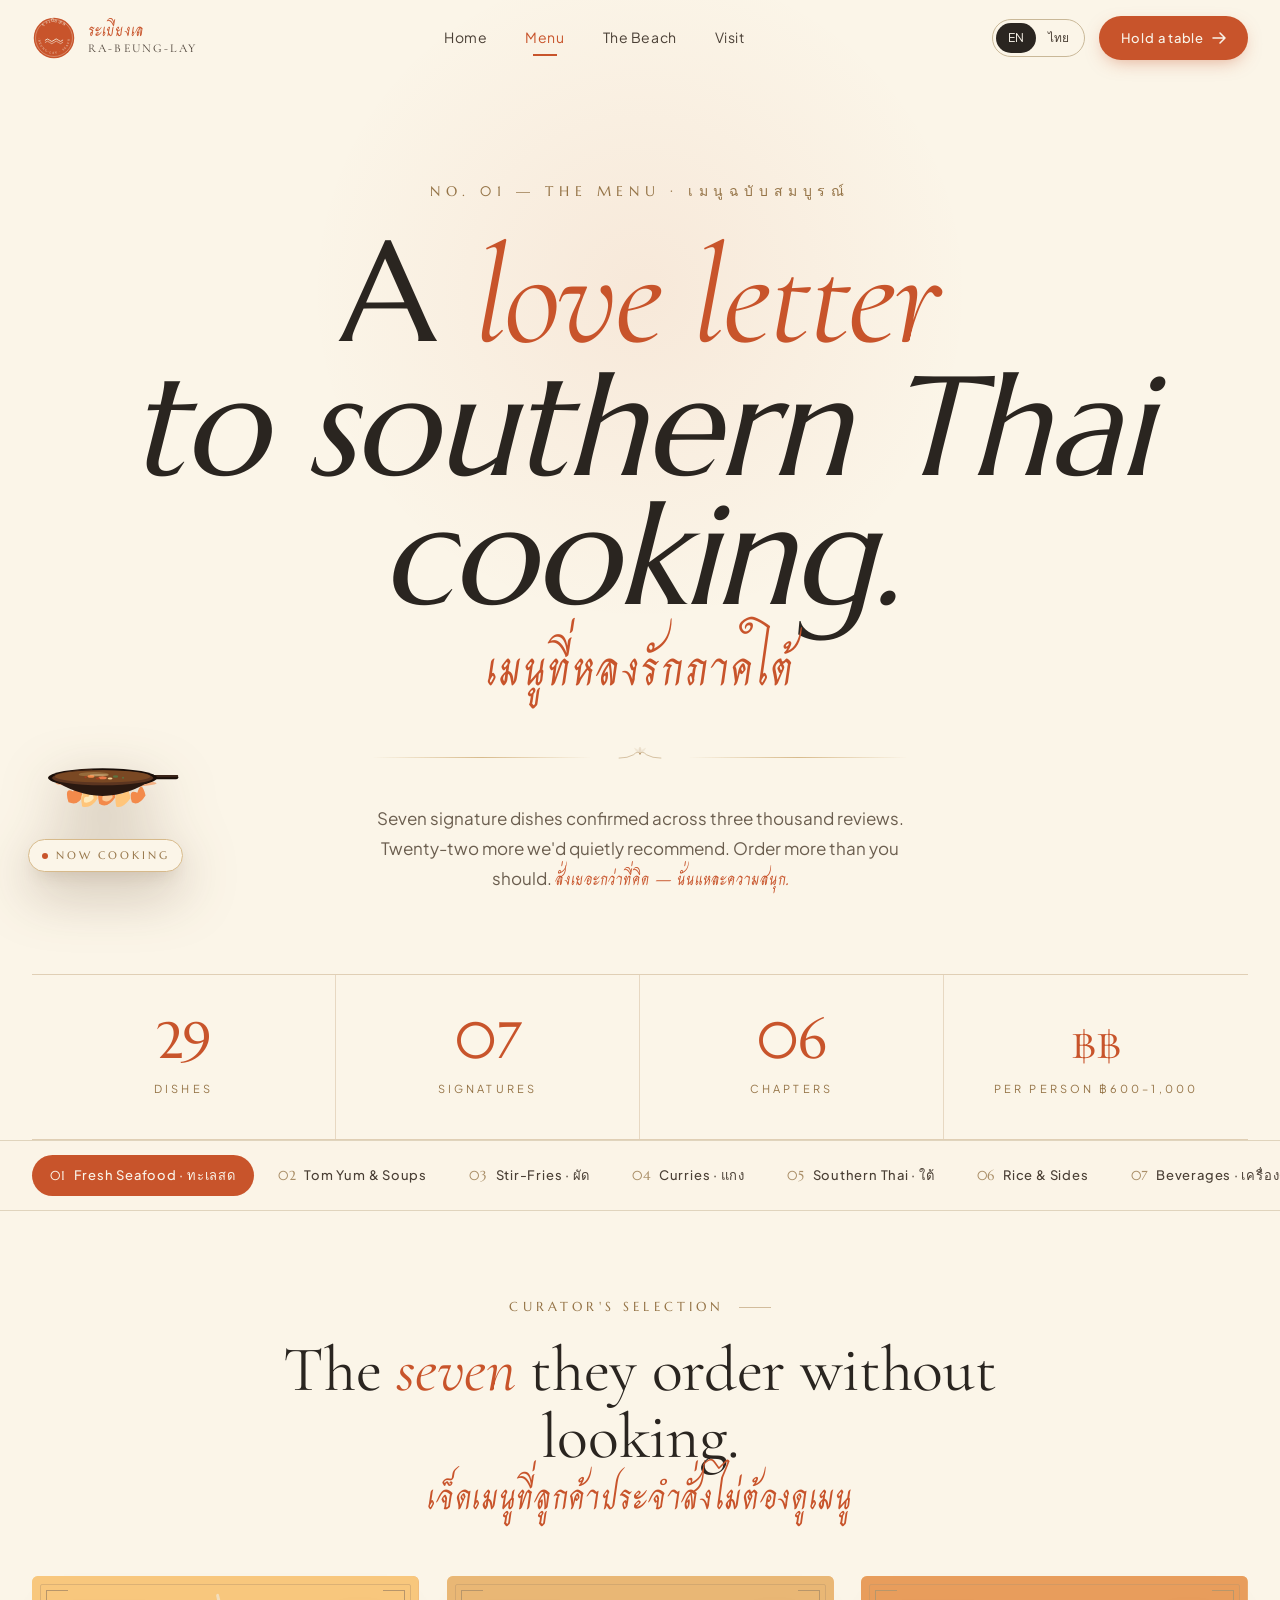
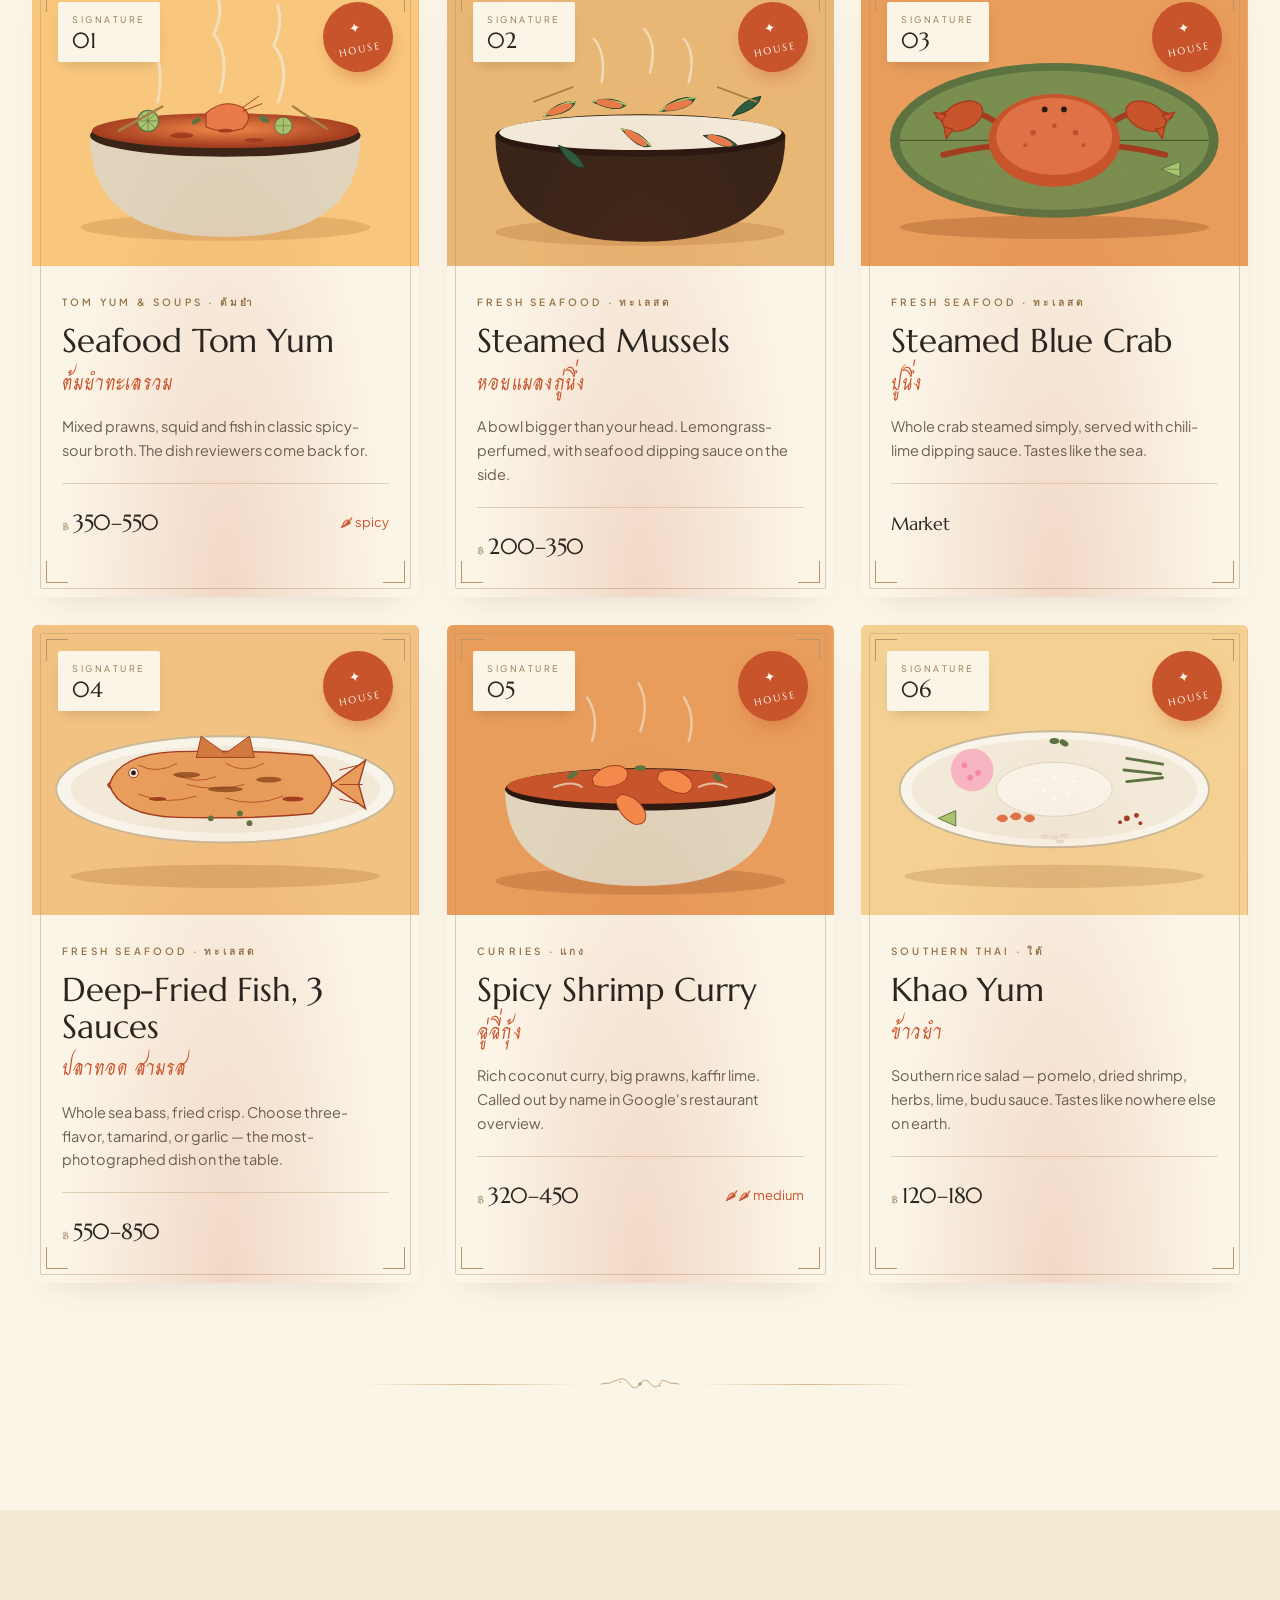
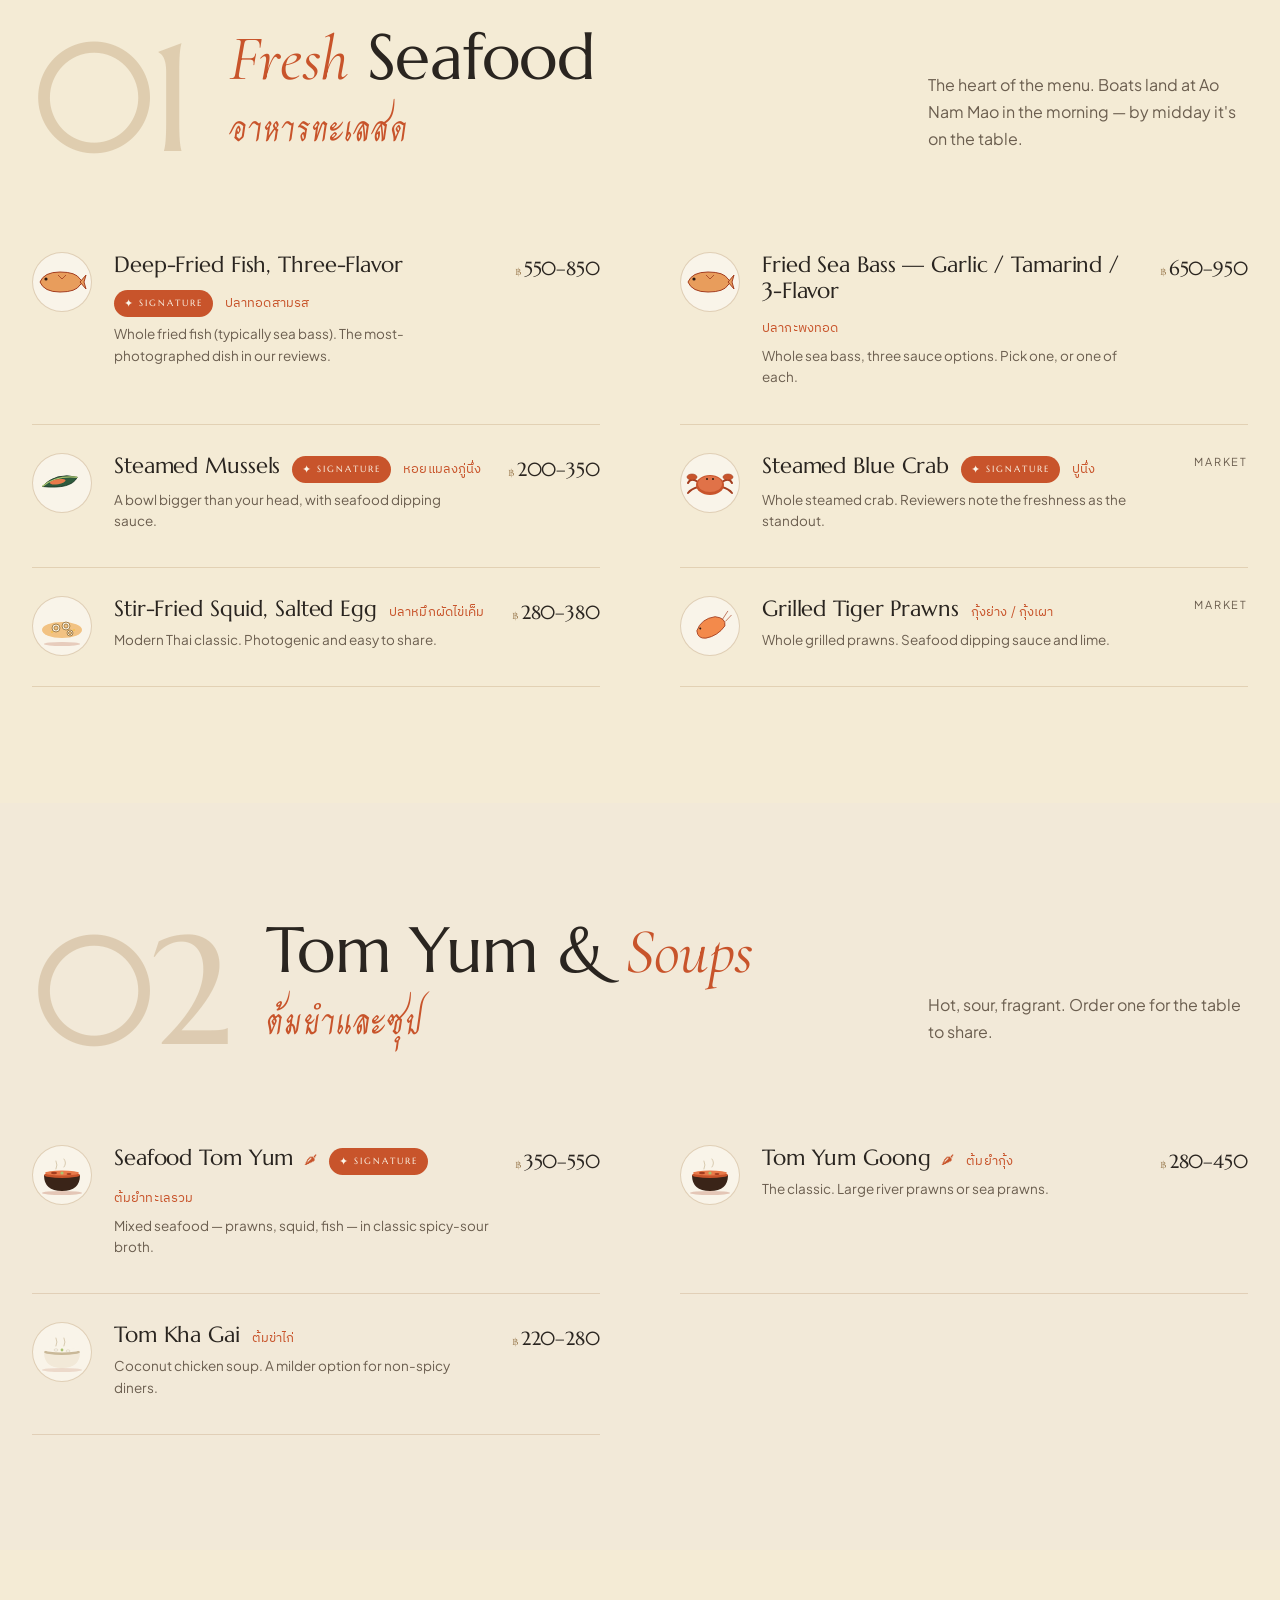
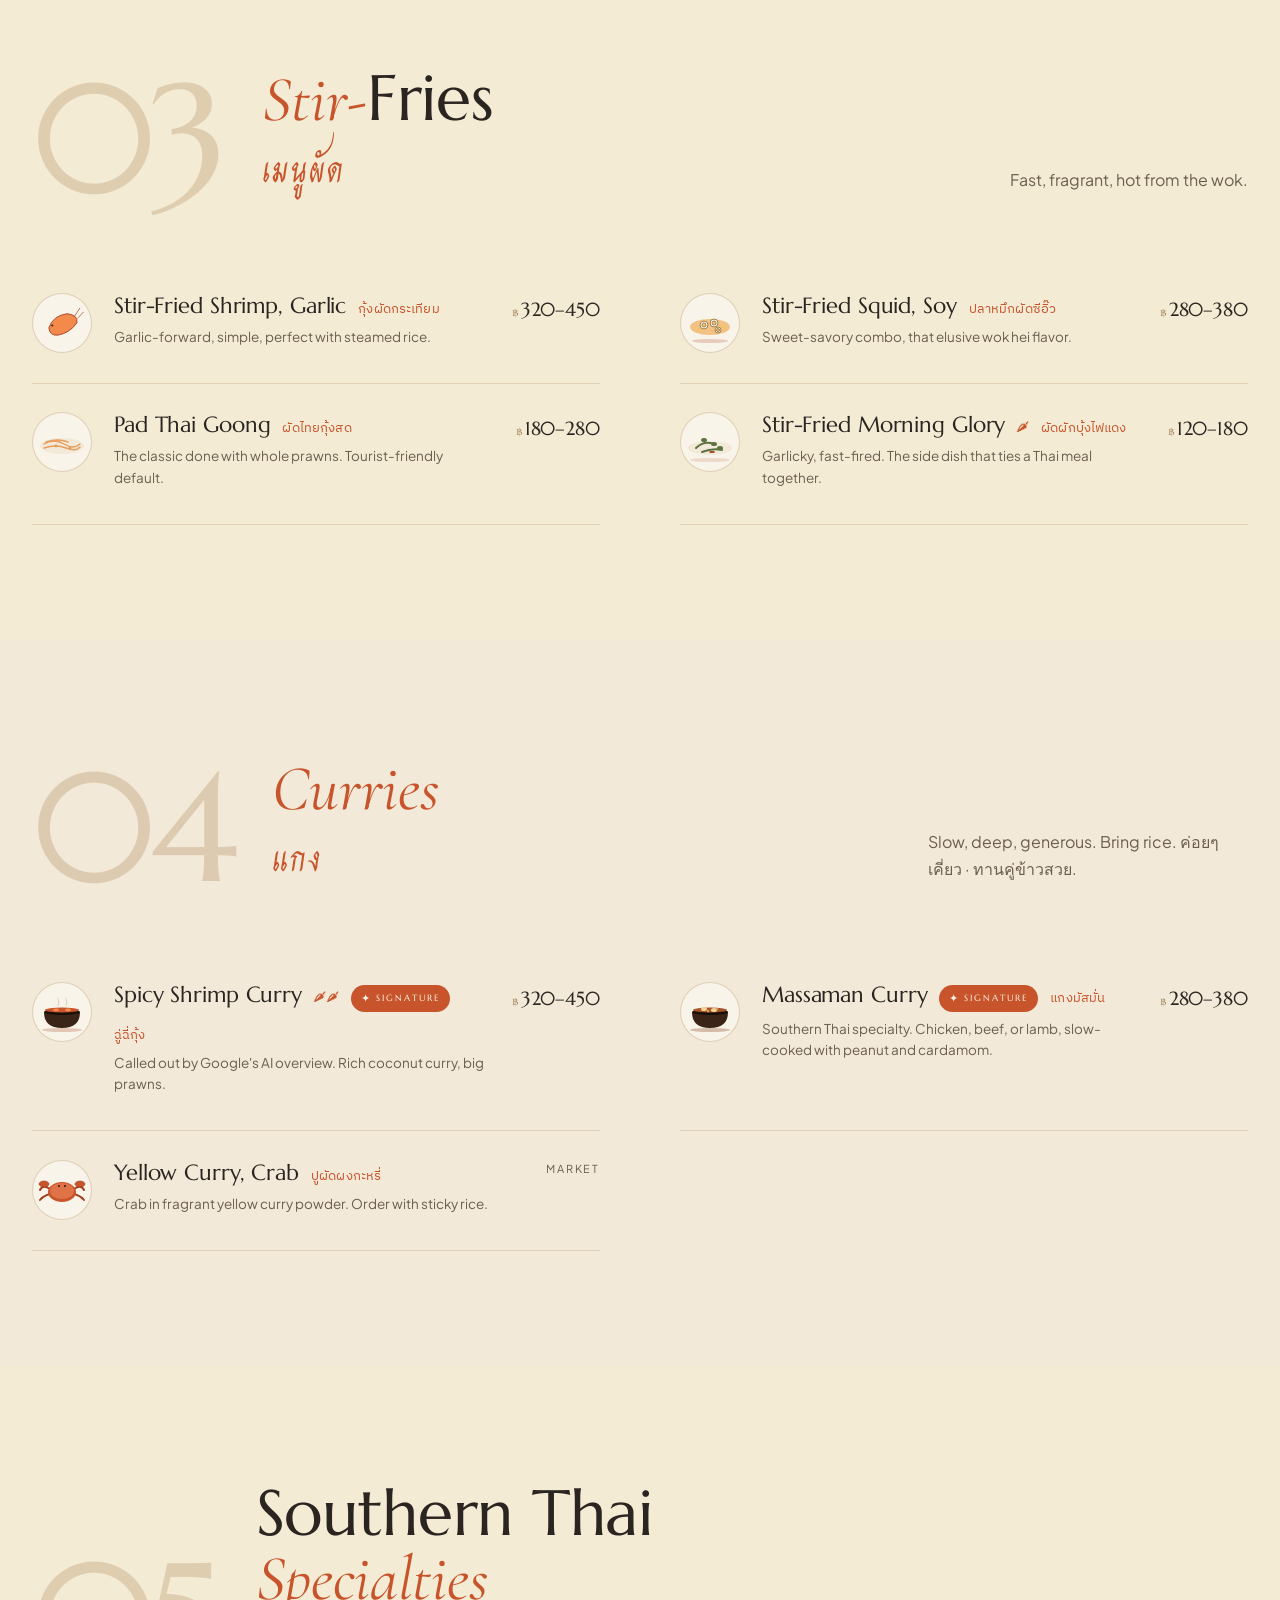
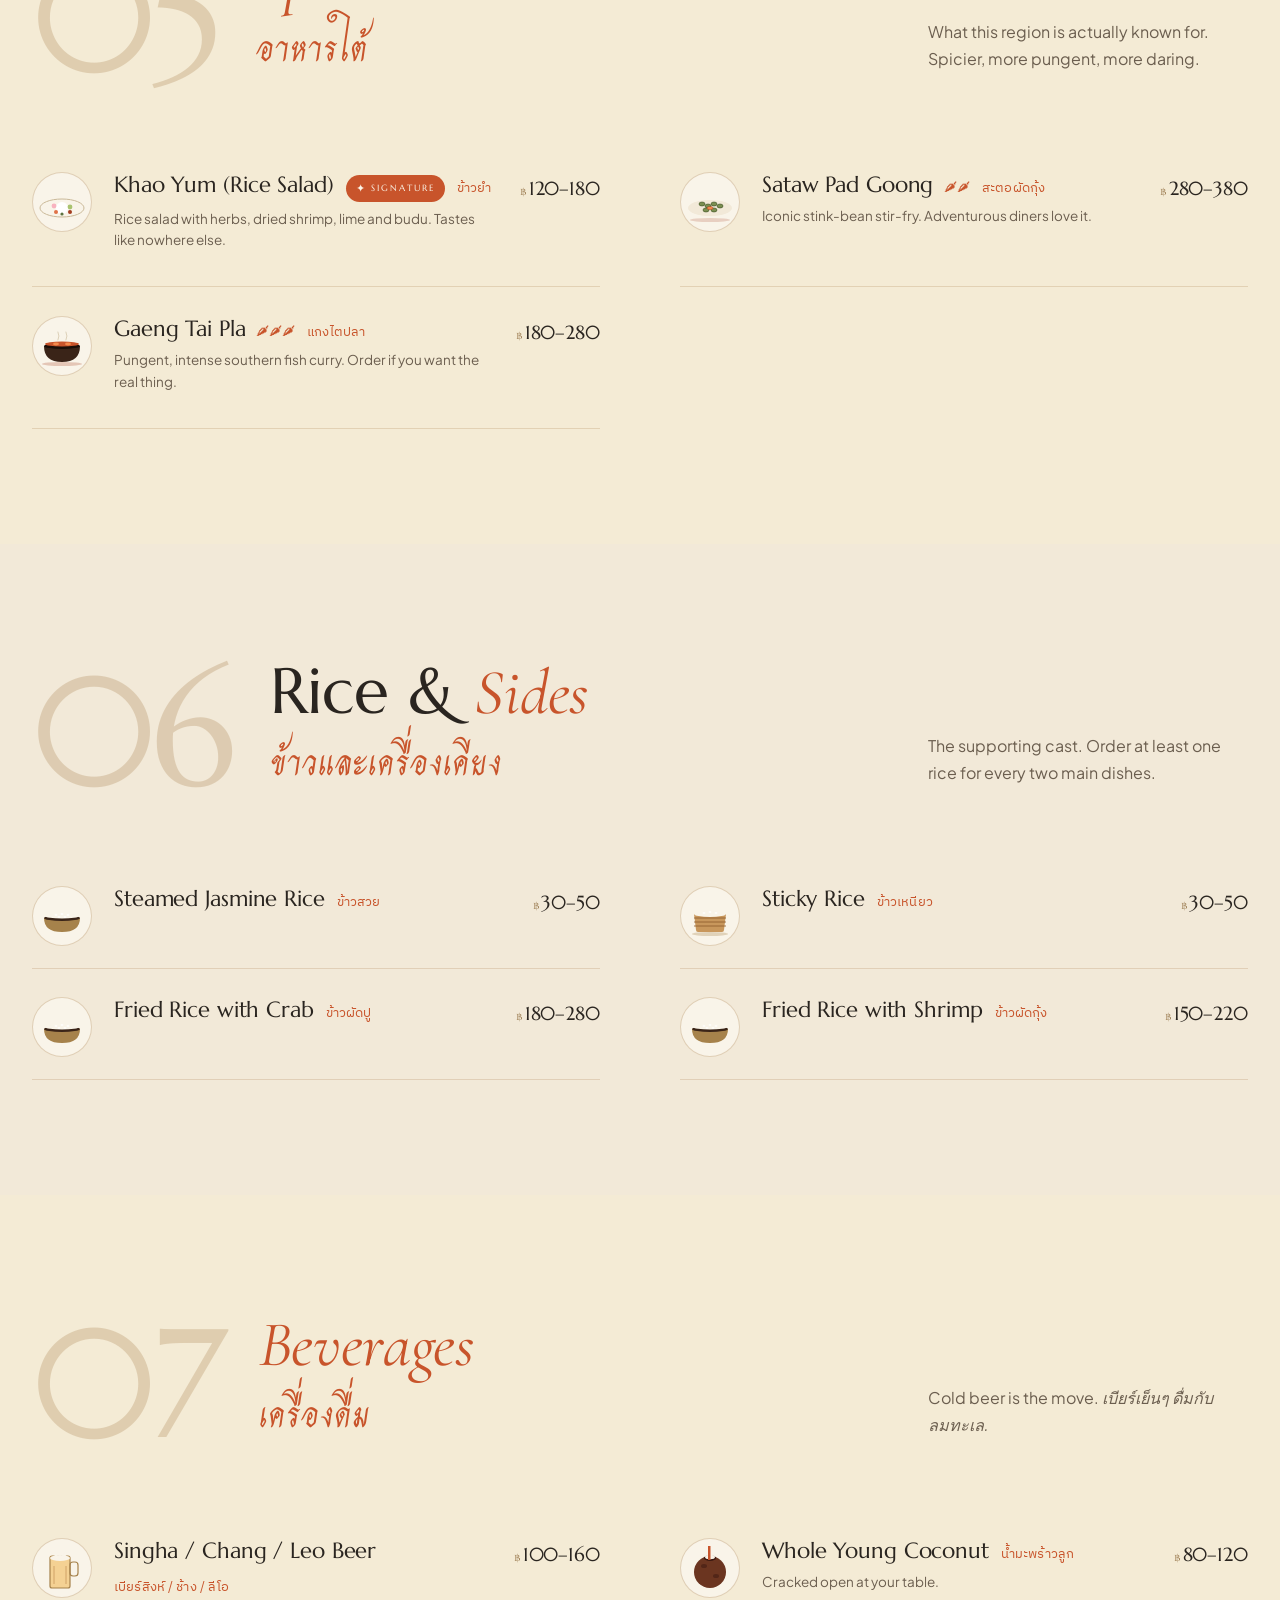
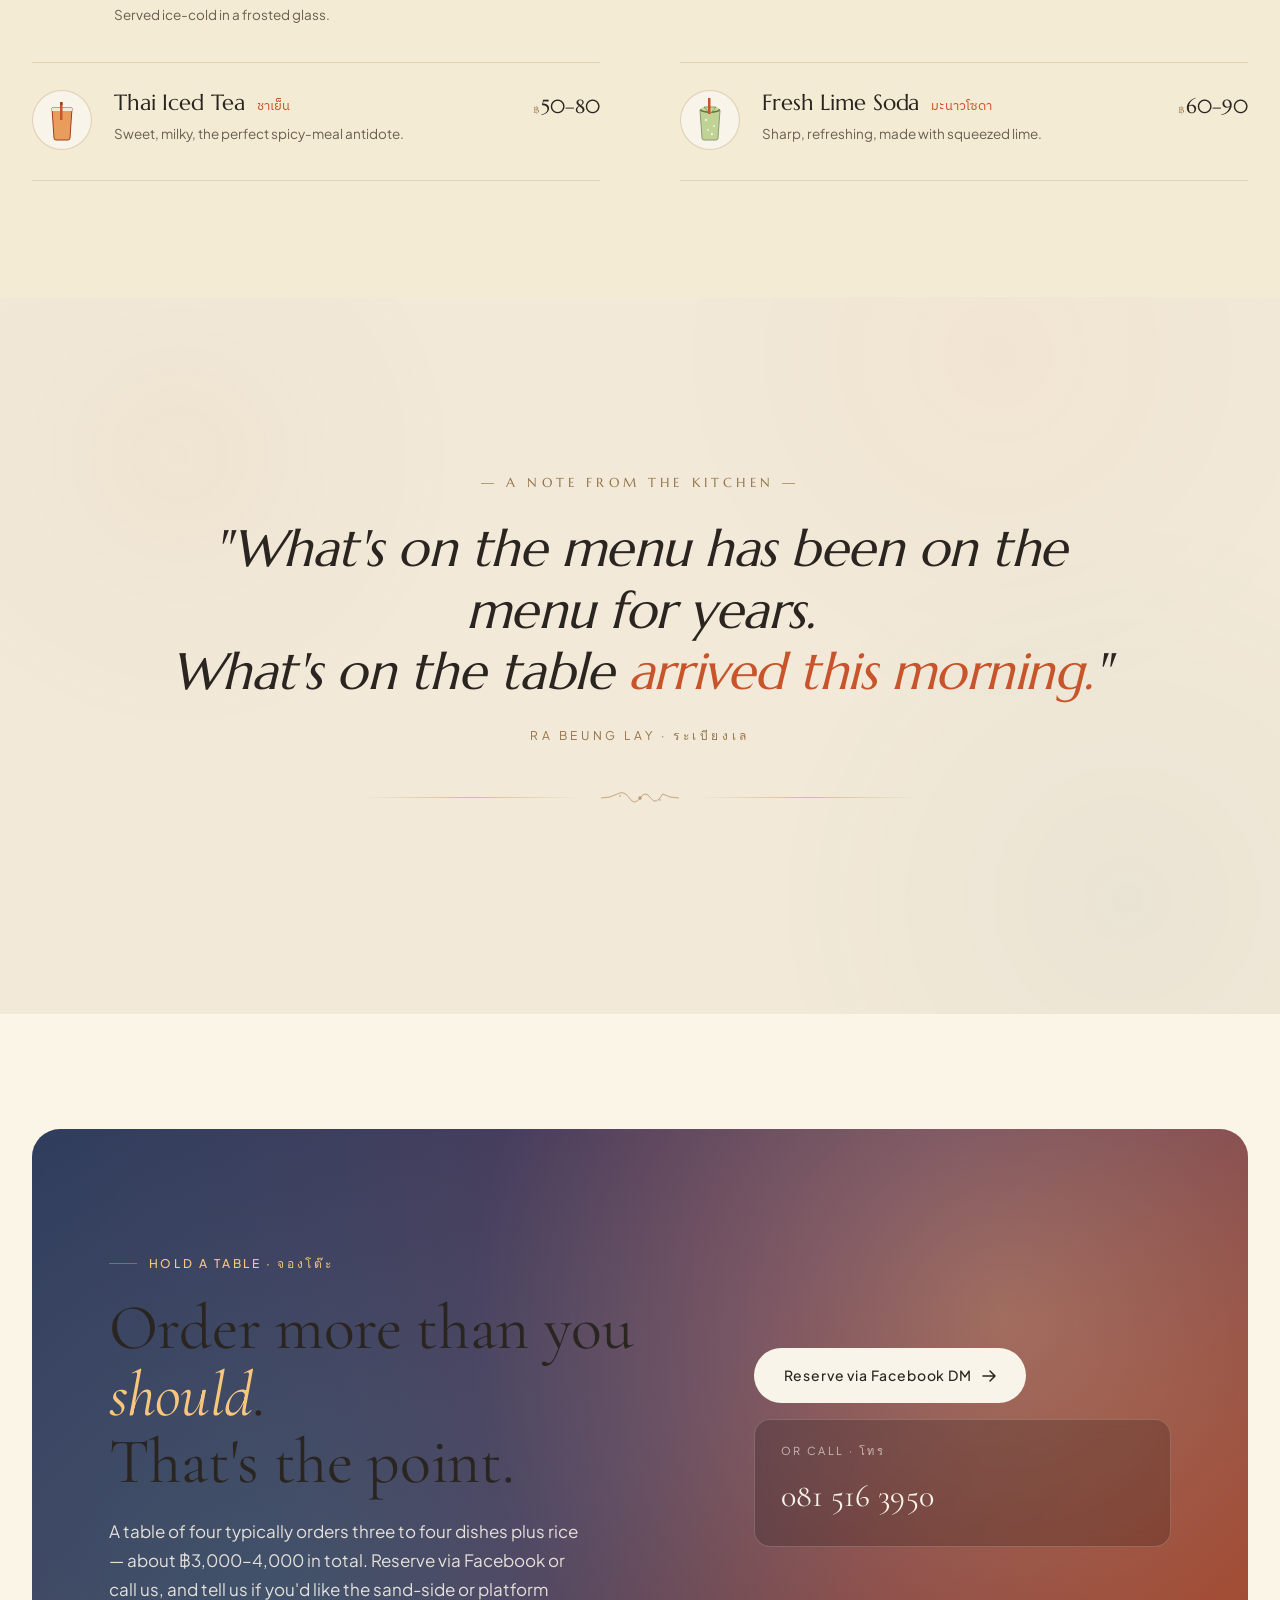
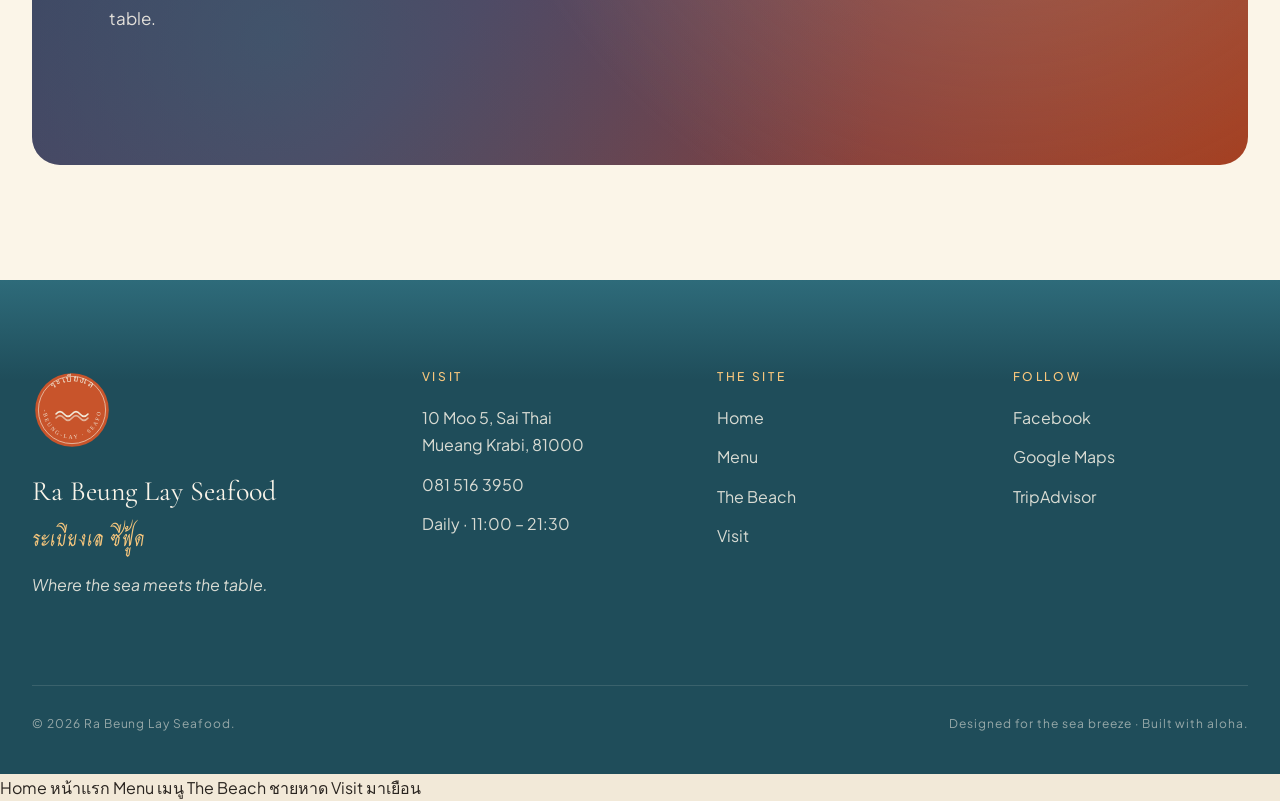
==== commit e2baa0e3: "ue" ====
--- a/site/menu.html
+++ b/site/menu.html
@@ -734,6 +734,91 @@
   </div>
 </footer>
 
+<aside class="wok-corner" aria-hidden="true">
+  <svg class="wok-corner__svg" viewBox="0 0 220 220" xmlns="http://www.w3.org/2000/svg">
+    <!-- Steam rising -->
+    <g stroke="#C9B898" stroke-width="2.5" fill="none" stroke-linecap="round">
+      <path class="steam" d="M 100 110 Q 96 90, 105 75 Q 112 58, 102 40"/>
+      <path class="steam steam--2" d="M 115 108 Q 122 88, 114 70 Q 122 52, 115 35" stroke-width="2"/>
+      <path class="steam steam--3" d="M 88 112 Q 84 92, 92 78" stroke-width="2"/>
+    </g>
+
+    <!-- Wok-hei sparkles -->
+    <g fill="#FFD580">
+      <circle class="spark" cx="78" cy="118" r="2"/>
+      <circle class="spark spark--2" cx="128" cy="112" r="2.4"/>
+      <circle class="spark spark--3" cx="100" cy="105" r="1.8"/>
+      <circle class="spark spark--4" cx="140" cy="120" r="2"/>
+      <circle class="spark spark--5" cx="68" cy="125" r="1.6"/>
+    </g>
+
+    <!-- Tossed ingredients (shrimp / chili / basil / garlic) -->
+    <g class="ingredient ing--shrimp" transform="translate(96 140)">
+      <path d="M -1 0 Q 4 -8, 14 -5 Q 22 0, 14 5 Q 4 8, -1 0 Z" fill="#F38A4B" stroke="#A33D1F" stroke-width="0.8"/>
+      <path d="M 14 -4 L 21 -8" stroke="#A33D1F" stroke-width="0.7" stroke-linecap="round"/>
+      <path d="M 14 -1 L 22 -3" stroke="#A33D1F" stroke-width="0.7" stroke-linecap="round"/>
+      <circle cx="-2" cy="-1" r="0.8" fill="#2A1810"/>
+    </g>
+    <g class="ingredient ing--chili" transform="translate(112 142)">
+      <ellipse cx="0" cy="0" rx="8" ry="2.5" fill="#A33D1F" stroke="#7A2A0F" stroke-width="0.6"/>
+      <ellipse cx="0" cy="-0.5" rx="6" ry="1.2" fill="#C8542B" opacity="0.7"/>
+      <path d="M -8 -1 Q -10 -3, -9 0 Q -10 3, -8 1 Z" fill="#5C7341"/>
+    </g>
+    <g class="ingredient ing--basil" transform="translate(126 144)">
+      <path d="M -7 0 Q -5 -4, 0 -4 Q 5 -4, 7 0 Q 5 4, 0 4 Q -5 4, -7 0 Z" fill="#5C7341" stroke="#3D5024" stroke-width="0.5"/>
+      <path d="M -6 0 L 6 0" stroke="#3D5024" stroke-width="0.5"/>
+    </g>
+    <g class="ingredient ing--garlic" transform="translate(88 144)">
+      <ellipse cx="0" cy="0" rx="4.5" ry="3.5" fill="#F9F4E9" stroke="#A6824B" stroke-width="0.7"/>
+      <path d="M 0 -3 L 0 3" stroke="#C9B898" stroke-width="0.5"/>
+      <ellipse cx="0" cy="-2.5" rx="1" ry="0.6" fill="#FFFFFF" opacity="0.8"/>
+    </g>
+
+    <!-- Flames (behind wok) -->
+    <g>
+      <path class="flame flame--1" fill="#F38A4B" d="M 55 178 Q 48 155, 62 162 Q 68 142, 76 168 Q 70 184, 55 178 Z"/>
+      <path class="flame flame--2" fill="#FFC57A" d="M 75 184 Q 70 158, 84 166 Q 92 145, 98 172 Q 88 188, 75 184 Z"/>
+      <path class="flame flame--3" fill="#F38A4B" d="M 100 180 Q 94 152, 110 162 Q 118 142, 124 170 Q 112 188, 100 180 Z"/>
+      <path class="flame flame--4" fill="#FFC57A" d="M 125 184 Q 120 158, 134 166 Q 142 148, 146 172 Q 134 188, 125 184 Z"/>
+      <path class="flame flame--5" fill="#F38A4B" d="M 148 178 Q 142 158, 156 164 Q 162 144, 168 168 Q 158 184, 148 178 Z"/>
+      <path class="flame flame--2" fill="#FFE9B5" opacity="0.7" d="M 78 178 Q 76 168, 84 170 Q 90 160, 92 172 Q 86 180, 78 178 Z"/>
+      <path class="flame flame--3" fill="#FFE9B5" opacity="0.6" d="M 105 175 Q 103 165, 112 168 Q 116 158, 120 170 Q 113 180, 105 175 Z"/>
+    </g>
+
+    <!-- Glow ring under wok -->
+    <ellipse class="wok-glow" cx="110" cy="150" rx="74" ry="6" fill="#F38A4B" opacity="0.6"/>
+
+    <!-- Wok bowl (animated tilting) -->
+    <g class="wok-bowl">
+      <rect x="178" y="138" width="38" height="6" rx="3" fill="#1a0e08"/>
+      <rect x="178" y="138" width="38" height="3" rx="2" fill="#3a2418"/>
+      <circle cx="178" cy="141" r="4" fill="#1a0e08"/>
+      <ellipse cx="105" cy="142" rx="80" ry="14" fill="#1a0e08"/>
+      <path d="M 28 142 Q 105 195, 182 142 Z" fill="#2a1810"/>
+      <path d="M 35 138 Q 60 130, 90 130" stroke="#5C3520" stroke-width="1.5" fill="none" opacity="0.6"/>
+      <ellipse cx="105" cy="142" rx="74" ry="11" fill="#5C3520"/>
+      <ellipse cx="105" cy="140" rx="70" ry="9" fill="#7A4823"/>
+      <ellipse cx="92" cy="137" rx="22" ry="3.5" fill="#A6824B" opacity="0.6"/>
+      <g>
+        <ellipse cx="88" cy="140" rx="5" ry="2" fill="#F38A4B"/>
+        <ellipse cx="105" cy="142" rx="6" ry="2.2" fill="#E97A4A"/>
+        <ellipse cx="124" cy="140" rx="4" ry="1.8" fill="#5C7341"/>
+        <ellipse cx="98" cy="143" rx="3" ry="1.5" fill="#A33D1F"/>
+        <ellipse cx="116" cy="143" rx="3.5" ry="1.5" fill="#F4D193"/>
+        <circle cx="80" cy="141" r="1.5" fill="#A33D1F"/>
+        <circle cx="135" cy="142" r="1.4" fill="#5C7341"/>
+      </g>
+      <ellipse cx="100" cy="138" rx="14" ry="1.5" fill="#FFE9B5" opacity="0.35"/>
+    </g>
+  </svg>
+
+  <div class="wok-corner__label">
+    <span class="pulse"></span>
+    <span class="lang-en">Now cooking</span>
+    <span class="lang-th">กำลังผัด</span>
+  </div>
+</aside>
+
 <a class="reserve-float" href="visit.html#reserve">
   <span data-th="จองโต๊ะ">Hold a table</span>
   <svg width="14" height="12" viewBox="0 0 14 12" fill="none"><path d="M1 6h12M8 1l5 5-5 5" stroke="currentColor" stroke-width="1.5" stroke-linecap="round" stroke-linejoin="round"/></svg>
--- a/site/assets/css/main.css
+++ b/site/assets/css/main.css
@@ -1854,3 +1854,170 @@
   font-style: normal;
   color: var(--terracotta);
 }
+
+/* ========================================================================
+   WOK CORNER — stir-fry animation (menu page decoration)
+   ======================================================================== */
+.wok-corner {
+  position: fixed;
+  bottom: 28px;
+  left: 28px;
+  z-index: 60;
+  pointer-events: none;
+  display: flex;
+  flex-direction: column;
+  align-items: center;
+  gap: 8px;
+  filter: drop-shadow(0 18px 28px rgba(82, 50, 25, 0.32));
+}
+.wok-corner__svg {
+  width: 150px;
+  height: 150px;
+  overflow: visible;
+}
+.wok-corner__label {
+  pointer-events: auto;
+  font-family: var(--display);
+  font-size: 11px;
+  letter-spacing: 0.26em;
+  text-transform: uppercase;
+  color: var(--brass-deep);
+  background: var(--paper);
+  padding: 6px 13px;
+  border-radius: var(--radius-pill);
+  border: 1px solid var(--brass-soft);
+  box-shadow: 0 8px 18px -8px rgba(82, 50, 25, 0.2);
+  white-space: nowrap;
+  display: inline-flex;
+  align-items: center;
+  gap: 8px;
+}
+.wok-corner__label .pulse {
+  width: 6px; height: 6px;
+  border-radius: 50%;
+  background: var(--terracotta);
+  animation: wok-pulse 1.2s ease-in-out infinite;
+  flex-shrink: 0;
+}
+@keyframes wok-pulse {
+  0%, 100% { transform: scale(1); opacity: 1; box-shadow: 0 0 0 0 rgba(200, 84, 43, 0.55); }
+  50% { transform: scale(1.3); opacity: .6; box-shadow: 0 0 0 6px rgba(200, 84, 43, 0); }
+}
+
+/* The wok rocks side-to-side like the chef's wrist */
+.wok-bowl {
+  transform-origin: 110px 145px;
+  transform-box: view-box;
+  animation: wok-toss 1.6s ease-in-out infinite;
+}
+@keyframes wok-toss {
+  0%, 100% { transform: rotate(-5deg) translateY(0); }
+  25% { transform: rotate(0deg) translateY(-3px); }
+  50% { transform: rotate(5deg) translateY(0); }
+  75% { transform: rotate(0deg) translateY(-3px); }
+}
+
+/* Flames flicker independently */
+.flame {
+  transform-origin: bottom center;
+  transform-box: fill-box;
+  animation: flicker 0.35s ease-in-out infinite alternate;
+  mix-blend-mode: screen;
+}
+.flame--2 { animation-duration: 0.25s; animation-delay: 0.08s; }
+.flame--3 { animation-duration: 0.45s; animation-delay: 0.18s; }
+.flame--4 { animation-duration: 0.3s; animation-delay: 0.12s; }
+.flame--5 { animation-duration: 0.4s; animation-delay: 0.04s; }
+@keyframes flicker {
+  from { transform: scaleY(0.65) scaleX(1.15); opacity: 0.75; }
+  to { transform: scaleY(1.18) scaleX(0.88); opacity: 1; }
+}
+
+/* Glow under wok */
+.wok-glow {
+  animation: glow-pulse 1.6s ease-in-out infinite;
+}
+@keyframes glow-pulse {
+  0%, 100% { opacity: 0.4; }
+  50% { opacity: 0.9; }
+}
+
+/* Steam wisps rising */
+.steam {
+  transform-box: fill-box;
+  animation: steam-rise 2.6s ease-in infinite;
+  opacity: 0;
+}
+.steam--2 { animation-delay: 0.7s; animation-duration: 2.8s; }
+.steam--3 { animation-delay: 1.4s; animation-duration: 2.2s; }
+@keyframes steam-rise {
+  0% { transform: translate(0, 0) scale(0.7); opacity: 0; }
+  15% { opacity: 0.8; }
+  100% { transform: translate(8px, -75px) scale(1.6); opacity: 0; }
+}
+
+/* Tossed ingredients — each does an arc with rotation */
+.ingredient {
+  transform-box: fill-box;
+  transform-origin: center;
+}
+.ing--shrimp { animation: toss-shrimp 1.6s ease-in-out infinite; }
+.ing--chili  { animation: toss-chili  1.6s ease-in-out infinite .15s; }
+.ing--basil  { animation: toss-basil  1.6s ease-in-out infinite .3s; }
+.ing--garlic { animation: toss-garlic 1.6s ease-in-out infinite .45s; }
+@keyframes toss-shrimp {
+  0%, 100% { transform: translate(0, 0) rotate(0deg); }
+  35% { transform: translate(-12px, -52px) rotate(180deg); }
+  55% { transform: translate(-16px, -58px) rotate(280deg); }
+}
+@keyframes toss-chili {
+  0%, 100% { transform: translate(0, 0) rotate(0deg); }
+  45% { transform: translate(8px, -62px) rotate(280deg); }
+  60% { transform: translate(12px, -66px) rotate(360deg); }
+}
+@keyframes toss-basil {
+  0%, 100% { transform: translate(0, 0) rotate(0deg); }
+  40% { transform: translate(18px, -48px) rotate(-180deg); }
+  60% { transform: translate(22px, -52px) rotate(-250deg); }
+}
+@keyframes toss-garlic {
+  0%, 100% { transform: translate(0, 0) rotate(0deg); }
+  50% { transform: translate(-6px, -56px) rotate(220deg); }
+}
+
+/* Wok-hei sparkles */
+.spark {
+  transform-box: fill-box;
+  transform-origin: center;
+  animation: spark-fly 1.2s ease-out infinite;
+  opacity: 0;
+}
+.spark--2 { animation-delay: 0.3s; }
+.spark--3 { animation-delay: 0.6s; }
+.spark--4 { animation-delay: 0.9s; }
+.spark--5 { animation-delay: 1.1s; }
+@keyframes spark-fly {
+  0% { transform: translate(0, 0) scale(0); opacity: 0; }
+  30% { transform: translate(-3px, -10px) scale(1); opacity: 1; }
+  100% { transform: translate(-12px, -38px) scale(0.2); opacity: 0; }
+}
+
+/* Mobile: smaller, lifted above reserve-float */
+@media (max-width: 760px) {
+  .wok-corner {
+    bottom: 76px;
+    left: 14px;
+    gap: 6px;
+  }
+  .wok-corner__svg { width: 96px; height: 96px; }
+  .wok-corner__label { font-size: 9px; padding: 4px 9px; letter-spacing: 0.2em; }
+  .wok-corner__label .pulse { width: 5px; height: 5px; }
+}
+
+@media (max-width: 380px) {
+  .wok-corner { display: none; }
+}
+
+@media (prefers-reduced-motion: reduce) {
+  .wok-corner * { animation: none !important; }
+}
